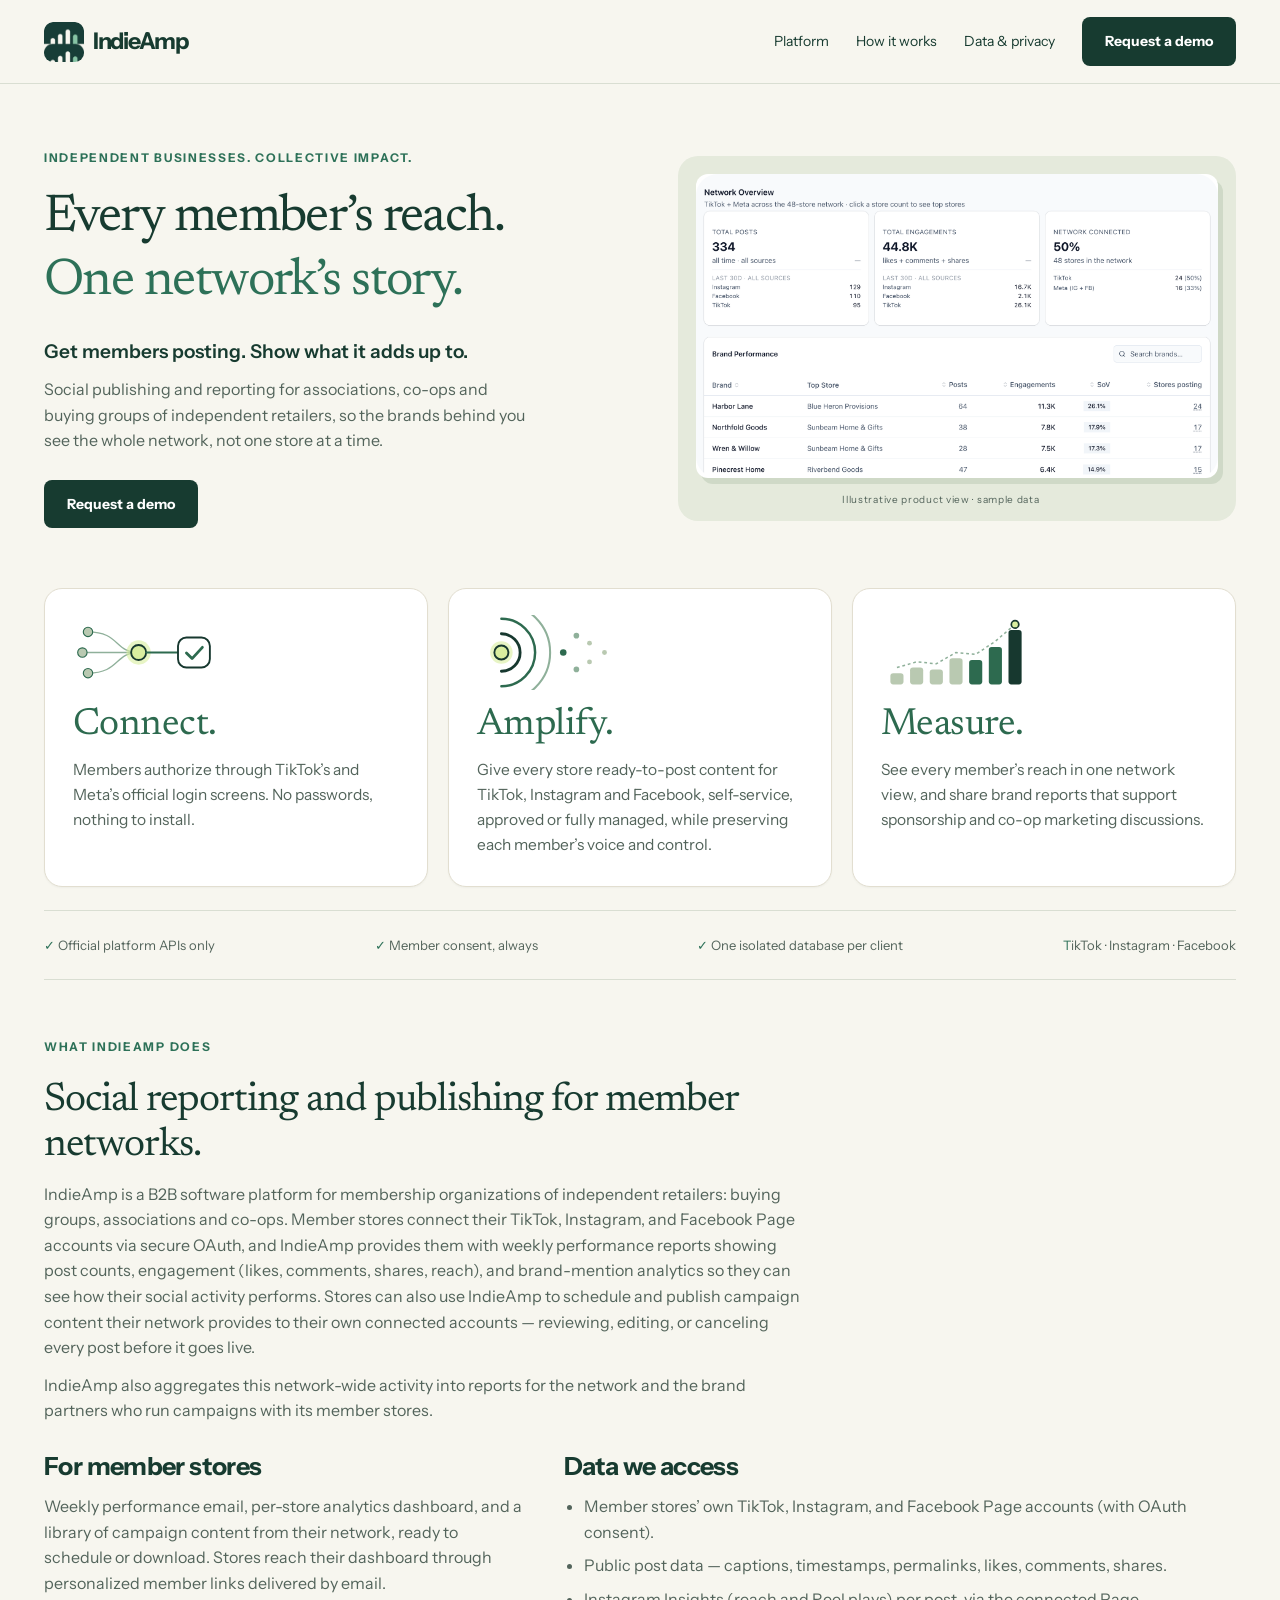
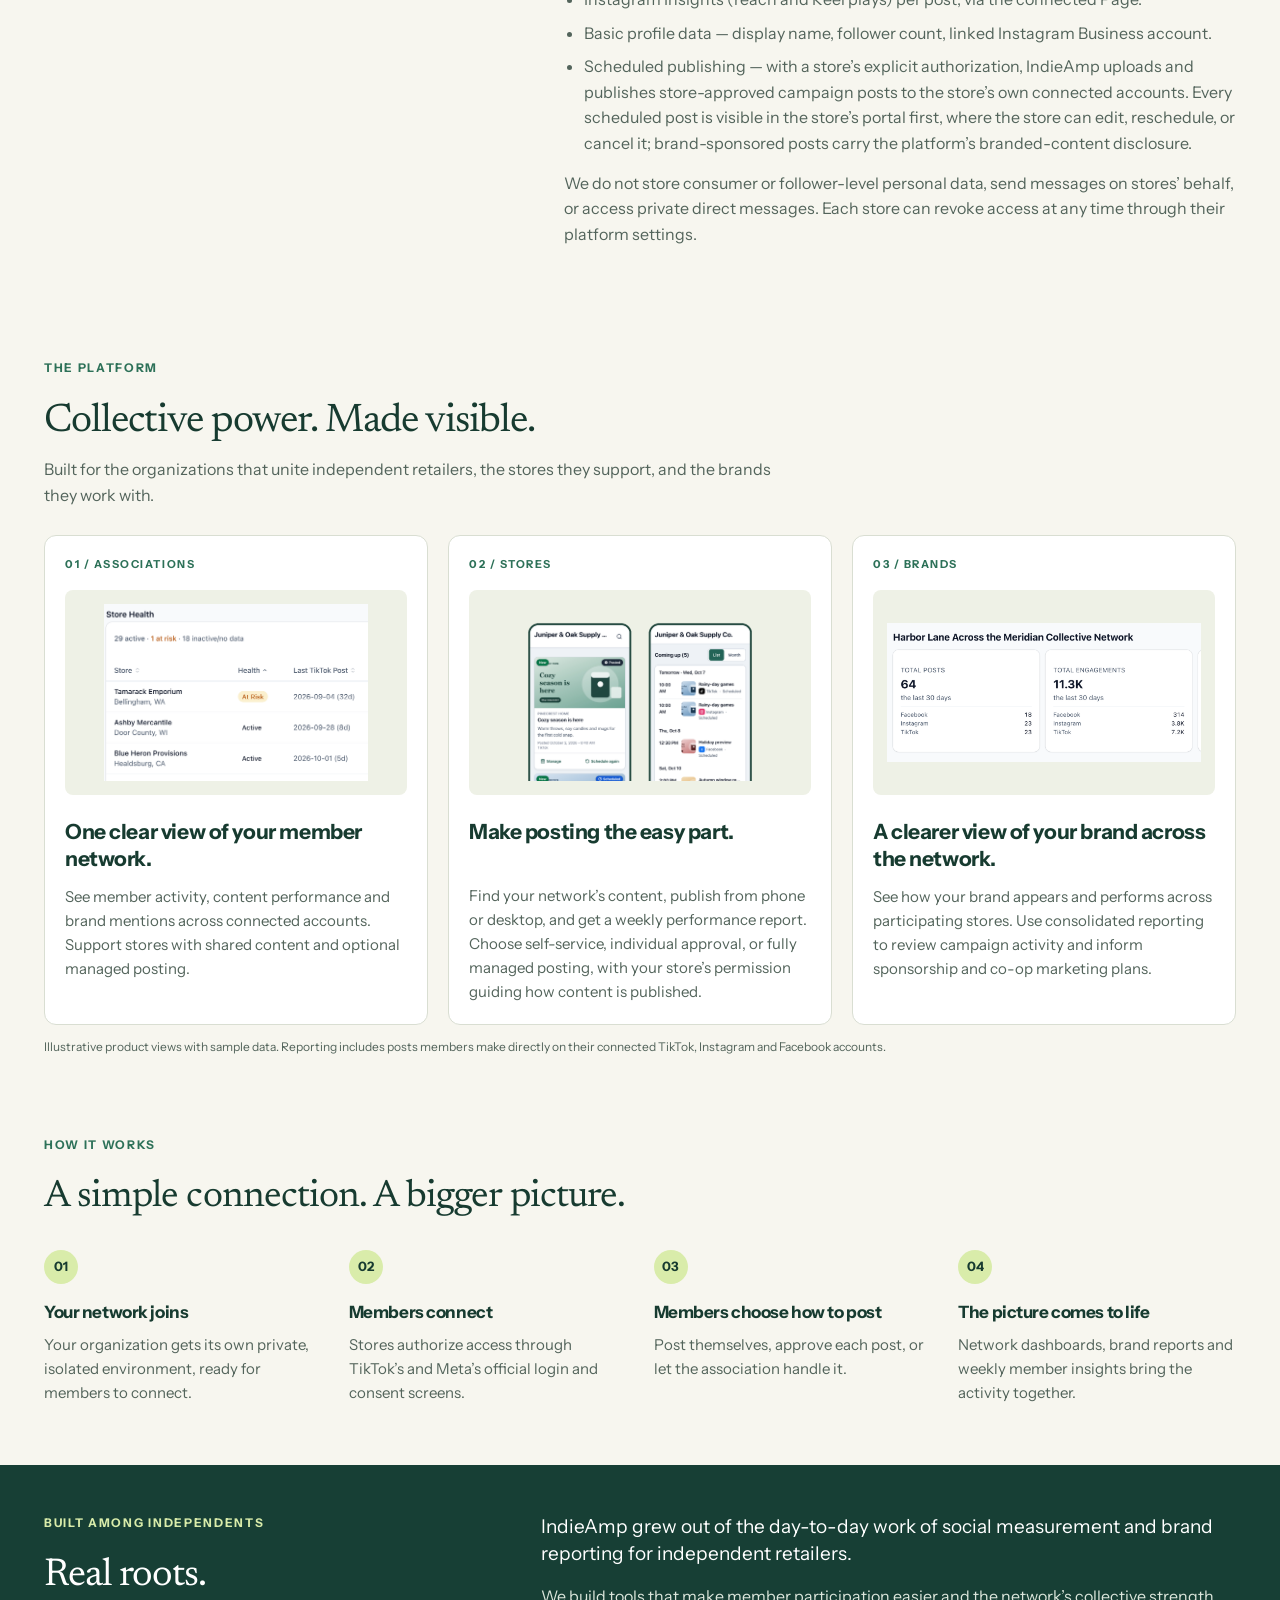
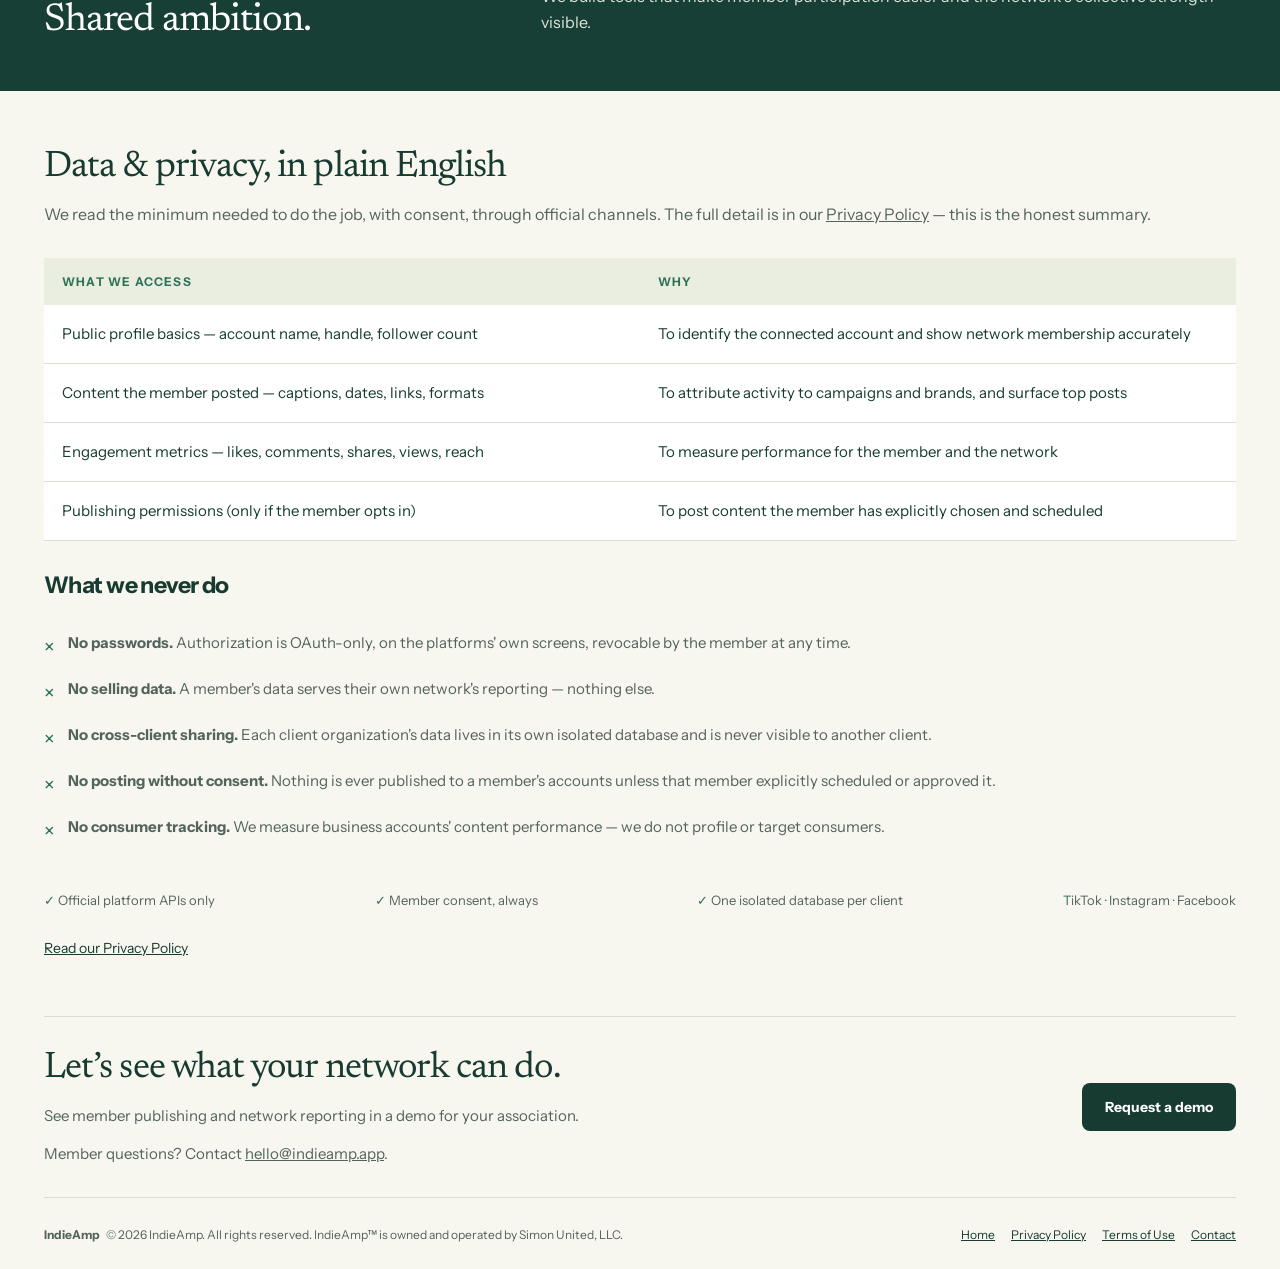
==== index.html @ bce436d1 "App icon on every page TikTok checks: the green tile itself (icon-192.png) in the home header, 40px " ====
<!doctype html><html lang="en"><head><meta charset="utf-8"><meta name="viewport" content="width=device-width,initial-scale=1"><title>IndieAmp — Every member’s reach. One network’s story.</title><meta name="description" content="Social publishing and reporting for associations, co-ops and buying groups of independent retailers. Connect members, amplify their reach on TikTok, Instagram and Facebook, and measure it in one network view."><meta property="og:type" content="website"><meta property="og:title" content="IndieAmp — Every member’s reach. One network’s story."><meta property="og:description" content="Social publishing and reporting for associations, co-ops and buying groups of independent retailers. Connect members, amplify their reach on TikTok, Instagram and Facebook, and measure it in one network view."><meta name="theme-color" content="#173b30"><link rel="icon" href="/favicon.ico?v=2" sizes="any"><link rel="icon" href="/favicon.svg?v=2" type="image/svg+xml"><link rel="icon" href="/icon-192.png?v=2" type="image/png" sizes="192x192"><link rel="apple-touch-icon" href="/apple-touch-icon.png?v=2"><link rel="canonical" href="https://indieamp.app/"><style>@font-face{font-family:'Newsreader';font-style:normal;font-weight:400;font-display:swap;src:url(fonts/newsreader-latin-400-normal.woff2) format('woff2')}
@font-face{font-family:'Newsreader';font-style:normal;font-weight:500;font-display:swap;src:url(fonts/newsreader-latin-500-normal.woff2) format('woff2')}
@font-face{font-family:'Instrument Sans';font-style:normal;font-weight:400;font-display:swap;src:url(fonts/instrument-sans-latin-400-normal.woff2) format('woff2')}
@font-face{font-family:'Instrument Sans';font-style:normal;font-weight:500;font-display:swap;src:url(fonts/instrument-sans-latin-500-normal.woff2) format('woff2')}
@font-face{font-family:'Instrument Sans';font-style:normal;font-weight:600;font-display:swap;src:url(fonts/instrument-sans-latin-600-normal.woff2) format('woff2')}
@font-face{font-family:'Instrument Sans';font-style:normal;font-weight:700;font-display:swap;src:url(fonts/instrument-sans-latin-700-normal.woff2) format('woff2')}

:root{--ink:#173b30;--green:#2d7158;--cream:#f7f6ef;--muted:#53645b;--line:#d9ded2;--lime:#d9ecaa}*{box-sizing:border-box}html{scroll-behavior:smooth}body{margin:0;background:var(--cream);color:var(--ink);font-family:Arial,sans-serif;font-size:16px;line-height:1.6}a{color:inherit}button{font:inherit}h1,h2,h3,p{margin:0}h1,h2,.serif{font-family:Georgia,serif;font-weight:400;letter-spacing:-.045em}h1{font-size:64px;line-height:1.08}h2{font-size:46px;line-height:1.14}h3{font-size:25px;line-height:1.25;letter-spacing:-.025em}p{color:var(--muted)}.wrap{max-width:1200px;padding:0 40px;margin:auto}.eyebrow{font-size:12px;font-weight:700;letter-spacing:.14em;text-transform:uppercase;color:var(--green);margin-bottom:22px}.button{display:inline-flex;padding:13px 23px;border-radius:8px;background:var(--ink);color:white;text-decoration:none;font-size:14px;font-weight:700;align-items:center;justify-content:center}.button:hover{background:var(--green)}a:focus-visible,button:focus-visible{outline:3px solid #739f2f;outline-offset:5px}.logo{display:flex;gap:9px;align-items:center;font-weight:700;font-size:23px;text-decoration:none;letter-spacing:-.055em}.appicon{display:block;width:40px;height:40px;border-radius:9px;flex:none}.mark{display:flex;align-items:center;gap:2.3px;height:25px}.mark i{width:4px;background:currentColor;border-radius:2px}.mark i:nth-child(1){height:8px}.mark i:nth-child(2){height:16px}.mark i:nth-child(3){height:25px}.mark i:nth-child(4){height:15px;background:#5E9A7C}header .wrap{display:flex;align-items:center;justify-content:space-between;height:94px;border-bottom:1px solid var(--line)}nav{display:flex;gap:27px;align-items:center}nav a:not(.button){font-size:14px;text-decoration:none}.hero{display:grid;grid-template-columns:1fr 1.03fr;gap:50px;align-items:center;padding-top:66px;padding-bottom:65px}.hero h1 em{display:block;font-style:normal;color:var(--green)}.lead{font-size:20px;font-weight:600;line-height:1.45;color:var(--ink);margin:25px 0 12px}.hero p:not(.lead){max-width:490px}.hero .button{margin-top:26px}.hero-visual{position:relative}.hero-visual img{width:100%;display:block;border-radius:22px}.caption{font-size:12px;text-align:center;letter-spacing:.07em;color:var(--muted);margin-top:12px}.pillars{background:var(--ink);color:#fff;border-radius:18px;display:grid;grid-template-columns:repeat(3,1fr);padding:34px 15px}.pillar{padding:0 28px}.pillar+.pillar{border-left:1px solid #496359}.pillar .number{color:var(--lime);font-size:13px;font-weight:700;letter-spacing:.1em}.pillar h2{font-size:35px;letter-spacing:-.025em;margin:7px 0 13px}.pillar p{color:#e0e7df;font-size:15px;line-height:1.6}.trust{display:flex;justify-content:space-between;flex-wrap:wrap;gap:15px;padding:25px 0;font-size:13px;border-bottom:1px solid var(--line);color:var(--muted)}.trust span::first-letter{color:var(--green)}.section{padding-top:84px;padding-bottom:70px}.intro{max-width:640px;margin-bottom:32px}.intro p{margin-top:17px;font-size:18px}.tabs{display:flex;border-bottom:1px solid var(--line);gap:30px}.tab{border:0;background:none;padding:15px 4px;color:var(--muted);cursor:pointer;font-size:16px}.tab[aria-selected=true]{border-bottom:3px solid var(--green);color:var(--ink);font-weight:700}.audience{display:grid;grid-template-columns:.9fr 1.1fr;gap:60px;align-items:center;padding:35px 0 18px;min-height:350px}.audience[hidden]{display:none}.audience h3{font-size:31px;max-width:420px;margin-bottom:18px}.audience p{max-width:450px}.product{background:#e8eddf;border:1px solid var(--line);border-radius:16px;min-height:275px;display:flex;align-items:center;justify-content:center;padding:25px}.product img{width:100%;max-height:290px;object-fit:contain;border-radius:10px}.disclosure{font-size:12px;line-height:1.6;margin-top:12px}.how{background:#edf0e5;border-top:1px solid var(--line);border-bottom:1px solid var(--line);padding:65px 0}.steps{display:grid;grid-template-columns:repeat(4,1fr);gap:27px;margin-top:35px}.step b{display:flex;width:37px;height:37px;border:1px solid #afbcaa;align-items:center;justify-content:center;border-radius:50%;font-size:13px;margin-bottom:18px}.step h3{font-size:18px;margin-bottom:10px}.step p{font-size:15px}.roots{display:grid;grid-template-columns:1fr 1.25fr;gap:65px;padding:75px 0;border-bottom:1px solid var(--line)}.roots h2{font-size:43px}.roots p+p{margin-top:16px}.roots .statement{font-size:22px;color:var(--ink);line-height:1.45}.privacy{padding:70px 0}.privacy h2{font-size:40px}.privacy>p{margin-top:13px}table{width:100%;border-collapse:collapse;margin:30px 0;font-size:15px}th{text-align:left;font-size:12px;letter-spacing:.1em;color:var(--green);padding:14px 18px;background:#e9eee0}td{padding:17px 18px;border-bottom:1px solid var(--line);vertical-align:top;width:50%}.privacy h3{font-size:23px;margin-bottom:20px}.privacy ul{padding:0;list-style:none}.privacy li{padding:11px 0 11px 24px;position:relative;color:var(--muted);font-size:15px}.privacy li::before{content:'×';position:absolute;left:0;color:var(--green);font-size:20px}.privacy .trust{border:0}.privacy-link{font-size:14px}.closing{background:var(--ink);color:white;padding:48px;border-radius:18px;display:flex;align-items:center;justify-content:space-between;gap:25px}.closing h2{font-size:39px;max-width:620px}.closing p{color:#e0e7df;margin-top:14px;font-size:15px}.closing .button{background:var(--lime);color:var(--ink);white-space:nowrap}.closing a:not(.button){color:#e0e7df}footer{padding:38px 0 25px}.foot{display:flex;justify-content:space-between;gap:20px;align-items:center}.foot p,.foot a{font-size:12px}.foot p{max-width:800px;text-wrap:balance}.footlinks{display:flex;gap:16px}.prototype{font-size:12px;color:var(--muted);margin-top:17px}.prototype a{font-size:12px}.desktop-note{font-size:12px;color:var(--muted)}
@media(min-width:1500px){.wrap{max-width:1330px}.hero h1{font-size:72px}}
@media(max-width:800px){.wrap{padding:0 24px}header .wrap{height:78px}nav{gap:12px}nav a:not(.button){display:none}.hero{grid-template-columns:1fr;gap:30px;padding-top:40px;padding-bottom:40px}h1{font-size:49px}.hero-visual{max-width:590px}.pillars{grid-template-columns:1fr;padding:13px 25px}.pillar{padding:21px 0}.pillar+.pillar{border-left:0;border-top:1px solid #496359}.trust{font-size:12px;justify-content:flex-start;gap:12px 22px}.section{padding-top:53px;padding-bottom:42px}h2{font-size:36px}.intro p{font-size:16px}.audience{grid-template-columns:1fr;gap:22px;min-height:0}.audience h3{font-size:28px}.tabs{gap:23px}.tab{font-size:15px}.product{min-height:230px;padding:18px}.steps{grid-template-columns:1fr 1fr;gap:30px 22px}.how{padding:45px 0}.roots{grid-template-columns:1fr;gap:25px;padding:50px 0}.roots h2{font-size:36px}.privacy{padding:50px 0}table{font-size:13px}td,th{padding:12px 10px}.closing{padding:29px;flex-direction:column;align-items:flex-start}.closing h2{font-size:33px}.foot{flex-wrap:wrap}.footlinks{flex-wrap:wrap}}

/* Refined original composition */
.wrap{max-width:1280px;padding-left:44px;padding-right:44px}header .wrap{height:84px}.hero{grid-template-columns:1.05fr 1fr;gap:48px;padding-top:64px;padding-bottom:60px}h1{font-size:52px;line-height:1.14}.hero h1 em{margin-top:5px}.lead{font-size:19px;margin-top:25px}.hero-visual{background:#e5eadc;border-radius:20px;padding:18px 18px 13px}.dashboard{display:flex;background:#fff;border-radius:12px;box-shadow:5px 6px 0 #cfd9c7;overflow:hidden;min-height:307px}.dash-side{width:100px;flex:none;background:#173f35;color:white;padding:19px 10px;font-size:11px}.dash-side strong{display:block;font-size:15px;margin-bottom:23px;padding-left:5px}.dash-side span{display:block;padding:7px 6px;margin-bottom:8px;border-radius:5px;color:#dce7de}.dash-side .active{background:#365b4e;color:#fff}.dash-main{min-width:0;flex:1;padding:20px 17px}.dash-title{display:flex;justify-content:space-between;align-items:center;gap:12px;font-size:14px}.dash-title span{font-size:10px;color:#65746c;white-space:nowrap}.metrics{display:grid;grid-template-columns:repeat(3,1fr);gap:8px;margin:19px 0}.metrics>div{background:#f7f7f1;padding:11px 8px;border-radius:5px}.metrics span{display:block;font-size:10px;color:#65746c;white-space:nowrap}.metrics b{display:block;font-size:23px;line-height:1.35;letter-spacing:-.035em}.metrics small{font-size:9px;color:#2d7158}.chart-title{font-size:11px;font-weight:bold;display:flex;justify-content:space-between;gap:10px}.chart-title span{font-size:8px;font-weight:normal;color:#65746c}.chart{width:100%;height:112px;margin-top:12px;display:block}.dash-message{margin-top:9px;background:#d9ecaa;border-radius:6px;padding:10px 5px;font-size:11px;font-weight:bold;text-align:center}.caption{font-size:10px;margin-top:14px}.pillars{background:transparent;color:var(--ink);padding:0;border-radius:0;gap:30px;margin:0 0 23px}.pillar{padding:10px 0 8px}.pillar+.pillar{border-left:0}.pillar .number{color:var(--green)}.pillar h2{font-size:32px;margin-top:7px}.pillar p{color:var(--muted);font-size:15px}.trust{padding:24px 0;border-top:1px solid var(--line)}.section{padding-top:57px;padding-bottom:54px}.intro{max-width:760px;margin-bottom:27px}.intro h2 br{display:none}.intro h2{font-size:40px}.intro p{font-size:16px;margin-top:12px}.audience-grid{display:grid;grid-template-columns:repeat(3,1fr);gap:20px}.audience{display:flex;flex-direction:column;align-items:stretch;gap:0;padding:20px;background:#fff;border:1px solid var(--line);border-radius:12px;min-height:0}.audience>div:first-child{display:contents}.audience .eyebrow{order:0;font-size:11px;margin-bottom:16px}.audience .product{order:1;padding:14px;min-height:185px;height:205px;margin-bottom:23px;border:0;border-radius:8px;background:#eef1e6}.audience .product img{width:100%;height:100%;max-height:190px;object-fit:contain}.audience h3{order:2;font-size:21px;line-height:1.3;margin-bottom:12px;min-height:54px;letter-spacing:-.02em}.audience p{order:3;font-size:15px;line-height:1.6}.how{background:transparent;border-top:0;border-bottom:0;padding:25px 0 60px}.how h2 br{display:none}.how h2{font-size:38px}.steps{margin-top:30px}.step b{background:#d9ecaa;border:0;width:34px;height:34px}.step h3{font-size:17px}.step p{font-size:15px}.roots-band{background:#173f35;color:#fff}.roots{padding:48px 0;border:0;gap:70px;grid-template-columns:.8fr 1.3fr}.roots .eyebrow{color:#d9ecaa}.roots h2{font-size:39px}.roots .statement{color:#fff;font-size:19px}.roots p{color:#dce6dc;font-size:16px}.privacy{padding:56px 0}.privacy h2{font-size:37px}.privacy .trust{border:0}.closing{padding:31px 0;background:none;border-radius:0;color:var(--ink);border-top:1px solid var(--line);border-bottom:1px solid var(--line)}.closing h2{font-size:37px}.closing p,.closing a:not(.button){color:var(--muted)}.closing .button{background:var(--ink);color:white}footer{padding-top:27px}.prototype{font-size:11px}
@media(min-width:1500px){.wrap{max-width:1360px}.hero h1{font-size:57px}}
@media(max-width:1050px) and (min-width:801px){.wrap{padding-left:30px;padding-right:30px}.hero{gap:28px}.hero h1{font-size:43px}.dash-side{width:82px}.dash-main{padding:15px 10px}.metrics b{font-size:20px}.metrics span{font-size:8px}.chart-title span{display:none}.audience{padding:17px}.audience h3{font-size:20px}}
@media(max-width:800px){.wrap{padding:0 24px}.hero{grid-template-columns:1fr;padding-top:40px;padding-bottom:34px;gap:28px}.hero h1{font-size:43px}.hero-visual{padding:13px 13px 10px}.dashboard{min-height:260px}.dash-side{width:78px;padding:15px 7px;font-size:9px}.dash-side strong{font-size:13px}.dash-main{padding:15px 10px}.dash-title{font-size:11px}.dash-title span{font-size:8px}.metrics{gap:5px;margin:14px 0}.metrics>div{padding:8px 5px}.metrics span{font-size:8px}.metrics b{font-size:19px}.chart-title{font-size:9px}.chart-title span{font-size:7px}.chart{height:94px}.dash-message{font-size:9px}.pillars{grid-template-columns:1fr;gap:0;margin-bottom:20px}.pillar{padding:21px 0}.pillar+.pillar{border-top:1px solid var(--line)}.pillar p{font-size:16px}.audience-grid{grid-template-columns:1fr;gap:20px}.audience{padding:22px}.audience .product{height:235px}.audience .product img{max-height:215px}.audience h3{font-size:24px;min-height:0}.audience p{font-size:16px}.section{padding-top:43px;padding-bottom:38px}.intro h2,.how h2{font-size:34px}.how{padding:20px 0 44px}.roots{grid-template-columns:1fr;gap:22px;padding:38px 0}.roots h2{font-size:35px}.privacy h2,.closing h2{font-size:33px}.closing{padding:30px 0}.closing .button{margin-top:3px}}

.privacy table tbody td{background:#ffffff}
body{font-family:'Instrument Sans',Arial,sans-serif}h1,h2,.serif{font-family:'Newsreader',Georgia,serif;letter-spacing:-.025em}h1{letter-spacing:-.03em}
.pillars{gap:20px}
.pillar{background:#fff;border:1px solid #E2DED0;border-radius:18px;padding:26px 28px 28px;box-shadow:0 1px 2px rgba(23,56,47,.04)}
.pillar+.pillar{border-left:1px solid #E2DED0;border-top:1px solid #E2DED0}
.pillar svg{display:block;margin-bottom:16px}
.pillar h2{font-size:38px;line-height:1.05;letter-spacing:-.015em;color:#2D6A4F;margin:0 0 12px}
.pillar p{font-size:15.5px;line-height:1.6}
@media(max-width:800px){.pillars{gap:14px}.pillar{padding:22px 22px 24px}.pillar h2{font-size:34px}}
.skip{position:absolute;left:-9999px;top:8px;background:#173b30;color:#fff;padding:10px 16px;border-radius:8px;z-index:10}.skip:focus{left:8px}
.dashboard{min-height:0}.dashboard img{display:block;width:100%;height:auto}
.what-grid{display:grid;grid-template-columns:1fr 1.4fr;gap:40px}.what-grid h3{margin-bottom:12px}.what-grid ul{margin:0 0 14px;padding-left:20px}.what-grid li{color:var(--muted);margin-bottom:8px}@media(max-width:760px){.what-grid{grid-template-columns:1fr;gap:24px}}</style></head><body><a class="skip" href="#top">Skip to content</a><header><div class="wrap"><a class="logo" href="#top"><img class="appicon" src="/icon-192.png?v=2" width="40" height="40" alt="IndieAmp app icon">IndieAmp</a><nav aria-label="Main navigation"><a href="#platform">Platform</a><a href="#how">How it works</a><a href="#privacy">Data &amp; privacy</a><a class="button" href="mailto:hello@indieamp.app?subject=IndieAmp%20demo">Request a demo</a></nav></div></header><main id="top"><div class="wrap"><section class="hero"><div><div class="eyebrow">Independent businesses. Collective impact.</div><h1>Every member’s reach.<em>One network’s story.</em></h1><p class="lead">Get members posting. Show what it adds up to.</p><p>Social publishing and reporting for associations, co-ops and buying groups of independent retailers, so the brands behind you see the whole network, not one store at a time.</p><a class="button" href="mailto:hello@indieamp.app?subject=IndieAmp%20demo">Request a demo</a></div><div class="hero-visual"><div class="dashboard"><img src="images/network-overview.png" width="1700" height="989" fetchpriority="high" decoding="async" alt="IndieAmp network overview: total posts, engagements, connected stores and brand performance (sample data)"></div><p class="caption">Illustrative product view · sample data</p></div></section><section class="pillars" aria-label="Platform benefits"><article class="pillar"><svg viewBox="0 0 160 80" width="150" height="75" role="img" aria-hidden="true" style="display:block;margin-bottom:16px"><path d="M16,18 C50,18 44,40 70,40" fill="none" stroke="#8FB09A" stroke-width="1.4"/><path d="M10,40 C44,40 44,40 70,40" fill="none" stroke="#8FB09A" stroke-width="1.4"/><path d="M16,62 C50,62 44,40 70,40" fill="none" stroke="#8FB09A" stroke-width="1.4"/><circle cx="16" cy="18" r="5" fill="#B9C9B1" stroke="#2D6A4F" stroke-width="1.2"/><circle cx="10" cy="40" r="5" fill="#B9C9B1" stroke="#2D6A4F" stroke-width="1.2"/><circle cx="16" cy="62" r="5" fill="#B9C9B1" stroke="#2D6A4F" stroke-width="1.2"/><circle cx="70" cy="40" r="13" fill="#D9EE9F" opacity=".6"/><circle cx="70" cy="40" r="8" fill="#D9EE9F" stroke="#17382F" stroke-width="2"/><path d="M78,40 L112,40" stroke="#2D6A4F" stroke-width="2" stroke-linecap="round"/><rect x="112" y="24" width="34" height="32" rx="9" fill="#fff" stroke="#17382F" stroke-width="2"/><path d="M121,40.5 l6,6 l11,-12" fill="none" stroke="#2D6A4F" stroke-width="3" stroke-linecap="round" stroke-linejoin="round"/></svg><h2>Connect.</h2><p>Members authorize through TikTok’s and Meta’s official login screens. No passwords, nothing to install.</p></article><article class="pillar"><svg viewBox="0 0 160 80" width="150" height="75" role="img" aria-hidden="true" style="display:block;margin-bottom:16px"><circle cx="26" cy="40" r="12" fill="#D9EE9F" opacity=".6"/><circle cx="26" cy="40" r="7.5" fill="#D9EE9F" stroke="#17382F" stroke-width="2"/><path d="M26,20 A20,20 0 0 1 26,60" fill="none" stroke="#17382F" stroke-width="3" stroke-linecap="round"/><path d="M26,4 A36,36 0 0 1 26,76" fill="none" stroke="#2D6A4F" stroke-width="2.6" stroke-linecap="round"/><path d="M26,-12 A52,52 0 0 1 26,92" fill="none" stroke="#8FB09A" stroke-width="2.2" stroke-linecap="round"/><circle cx="92" cy="40" r="3.5" fill="#2D6A4F"/><circle cx="106" cy="22" r="3" fill="#8FB09A"/><circle cx="106" cy="58" r="3" fill="#8FB09A"/><circle cx="120" cy="30" r="2.6" fill="#B9C9B1"/><circle cx="120" cy="50" r="2.6" fill="#B9C9B1"/><circle cx="136" cy="40" r="2.6" fill="#B9C9B1"/></svg><h2>Amplify.</h2><p>Give every store ready-to-post content for TikTok, Instagram and Facebook, self-service, approved or fully managed, while preserving each member’s voice and control.</p></article><article class="pillar"><svg viewBox="0 0 160 80" width="150" height="75" role="img" aria-hidden="true" style="display:block;margin-bottom:16px"><rect x="10" y="62" width="14" height="12" rx="3" fill="#B9C9B1"/><rect x="31" y="56" width="14" height="18" rx="3" fill="#B9C9B1"/><rect x="52" y="58" width="14" height="16" rx="3" fill="#B9C9B1"/><rect x="73" y="46" width="14" height="28" rx="3" fill="#B9C9B1"/><rect x="94" y="48" width="14" height="26" rx="3" fill="#2D6A4F"/><rect x="115" y="34" width="14" height="40" rx="3" fill="#2D6A4F"/><rect x="136" y="16" width="14" height="58" rx="3" fill="#17382F"/><path d="M17,56 L38,50 L59,52 L80,40 L101,42 L122,28 L143,10" fill="none" stroke="#8FB09A" stroke-width="1.6" stroke-dasharray="3 3"/><circle cx="143" cy="10" r="4" fill="#D9EE9F" stroke="#17382F" stroke-width="1.8"/></svg><h2>Measure.</h2><p>See every member’s reach in one network view, and share brand reports that support sponsorship and co-op marketing discussions.</p></article></section><div class="trust"><span>✓ Official platform APIs only</span><span>✓ Member consent, always</span><span>✓ One isolated database per client</span><span>TikTok · Instagram · Facebook</span></div><section id="what" class="section what"><div class="intro"><div class="eyebrow">What IndieAmp does</div><h2>Social reporting and publishing for member networks.</h2><p>IndieAmp is a B2B software platform for membership organizations of independent retailers: buying groups, associations and co-ops. Member stores connect their TikTok, Instagram, and Facebook Page accounts via secure OAuth, and IndieAmp provides them with weekly performance reports showing post counts, engagement (likes, comments, shares, reach), and brand-mention analytics so they can see how their social activity performs. Stores can also use IndieAmp to schedule and publish campaign content their network provides to their own connected accounts — reviewing, editing, or canceling every post before it goes live.</p><p>IndieAmp also aggregates this network-wide activity into reports for the network and the brand partners who run campaigns with its member stores.</p></div><div class="what-grid"><div><h3>For member stores</h3><p>Weekly performance email, per-store analytics dashboard, and a library of campaign content from their network, ready to schedule or download. Stores reach their dashboard through personalized member links delivered by email.</p></div><div><h3>Data we access</h3><ul><li>Member stores’ own TikTok, Instagram, and Facebook Page accounts (with OAuth consent).</li><li>Public post data — captions, timestamps, permalinks, likes, comments, shares.</li><li>Instagram Insights (reach and Reel plays) per post, via the connected Page.</li><li>Basic profile data — display name, follower count, linked Instagram Business account.</li><li>Scheduled publishing — with a store’s explicit authorization, IndieAmp uploads and publishes store-approved campaign posts to the store’s own connected accounts. Every scheduled post is visible in the store’s portal first, where the store can edit, reschedule, or cancel it; brand-sponsored posts carry the platform’s branded-content disclosure.</li></ul><p>We do not store consumer or follower-level personal data, send messages on stores’ behalf, or access private direct messages. Each store can revoke access at any time through their platform settings.</p></div></div></section><section id="platform" class="section"><div class="intro"><div class="eyebrow">The platform</div><h2>Collective power. <br>Made visible.</h2><p>Built for the organizations that unite independent retailers, the stores they support, and the brands they work with.</p></div><div class="audience-grid"><article class="audience"><div><div class="eyebrow">01 / Associations</div><h3>One clear view of your member network.</h3><p>See member activity, content performance and brand mentions across connected accounts. Support stores with shared content and optional managed posting.</p></div><div class="product"><img src="images/network-store-health.png" width="1100" height="738" loading="lazy" decoding="async" alt="Illustrative product view for associations"></div></article><article class="audience"><div><div class="eyebrow">02 / Stores</div><h3>Make posting the easy part.</h3><p>Find your network’s content, publish from phone or desktop, and get a weekly performance report. Choose self-service, individual approval, or fully managed posting, with your store’s permission guiding how content is published.</p></div><div class="product"><img src="images/stores-phones.png" width="1100" height="733" loading="lazy" decoding="async" alt="Illustrative product view for stores"></div></article><article class="audience"><div><div class="eyebrow">03 / Brands</div><h3>A clearer view of your brand across the network.</h3><p>See how your brand appears and performs across participating stores. Use consolidated reporting to review campaign activity and inform sponsorship and co-op marketing plans.</p></div><div class="product"><img src="images/brand-report.png" width="1100" height="490" loading="lazy" decoding="async" alt="Illustrative product view for brands"></div></article></div><p class="disclosure">Illustrative product views with sample data. Reporting includes posts members make directly on their connected TikTok, Instagram and Facebook accounts.</p></section></div><section class="how" id="how"><div class="wrap"><div class="eyebrow">How it works</div><h2>A simple connection. <br>A bigger picture.</h2><div class="steps"><article class="step"><b>01</b><h3>Your network joins</h3><p>Your organization gets its own private, isolated environment, ready for members to connect.</p></article><article class="step"><b>02</b><h3>Members connect</h3><p>Stores authorize access through TikTok’s and Meta’s official login and consent screens.</p></article><article class="step"><b>03</b><h3>Members choose how to post</h3><p>Post themselves, approve each post, or let the association handle it.</p></article><article class="step"><b>04</b><h3>The picture comes to life</h3><p>Network dashboards, brand reports and weekly member insights bring the activity together.</p></article></div></div></section><section class="roots-band"><div class="wrap"><div class="roots"><div><div class="eyebrow">Built among independents</div><h2>Real roots. <br>Shared ambition.</h2></div><div><p class="statement">IndieAmp grew out of the day-to-day work of social measurement and brand reporting for independent retailers.</p><p>We build tools that make member participation easier and the network’s collective strength visible.</p></div></div></div></section><div class="wrap"><section class="privacy" id="privacy"><h2>Data &amp; privacy, in plain English</h2><p>We read the minimum needed to do the job, with consent, through official channels. The full detail is in our <a href="privacy.html">Privacy Policy</a> — this is the honest summary.</p><table><thead><tr><th>WHAT WE ACCESS</th><th>WHY</th></tr></thead><tbody><tr><td>Public profile basics — account name, handle, follower count</td><td>To identify the connected account and show network membership accurately</td></tr><tr><td>Content the member posted — captions, dates, links, formats</td><td>To attribute activity to campaigns and brands, and surface top posts</td></tr><tr><td>Engagement metrics — likes, comments, shares, views, reach</td><td>To measure performance for the member and the network</td></tr><tr><td>Publishing permissions (only if the member opts in)</td><td>To post content the member has explicitly chosen and scheduled</td></tr></tbody></table><h3>What we never do</h3><ul><li><strong>No passwords.</strong> Authorization is OAuth-only, on the platforms&#39; own screens, revocable by the member at any time.</li>
<li><strong>No selling data.</strong> A member&#39;s data serves their own network&#39;s reporting — nothing else.</li>
<li><strong>No cross-client sharing.</strong> Each client organization&#39;s data lives in its own isolated database and is never visible to another client.</li>
<li><strong>No posting without consent.</strong> Nothing is ever published to a member&#39;s accounts unless that member explicitly scheduled or approved it.</li>
<li><strong>No consumer tracking.</strong> We measure business accounts&#39; content performance — we do not profile or target consumers.</li></ul><div class="trust"><span>✓ Official platform APIs only</span><span>✓ Member consent, always</span><span>✓ One isolated database per client</span><span>TikTok · Instagram · Facebook</span></div><a class="privacy-link" href="privacy.html">Read our Privacy Policy</a></section><section class="closing" id="contact"><div><h2>Let’s see what your network can do.</h2><p>See member publishing and network reporting in a demo for your association.</p><p>Member questions? Contact <a href="mailto:hello@indieamp.app">hello@indieamp.app</a>.</p></div><a class="button" href="mailto:hello@indieamp.app?subject=IndieAmp%20demo">Request a demo</a></section></div></main><footer><div class="wrap"><div class="foot"><p><strong>IndieAmp</strong> &nbsp; © 2026 IndieAmp. All rights reserved. IndieAmp™ is owned and operated by Simon United, LLC.</p><div class="footlinks"><a href="index.html">Home</a><a href="privacy.html">Privacy Policy</a><a href="terms.html">Terms of Use</a><a href="mailto:hello@indieamp.app">Contact</a></div></div></div></footer></body></html>
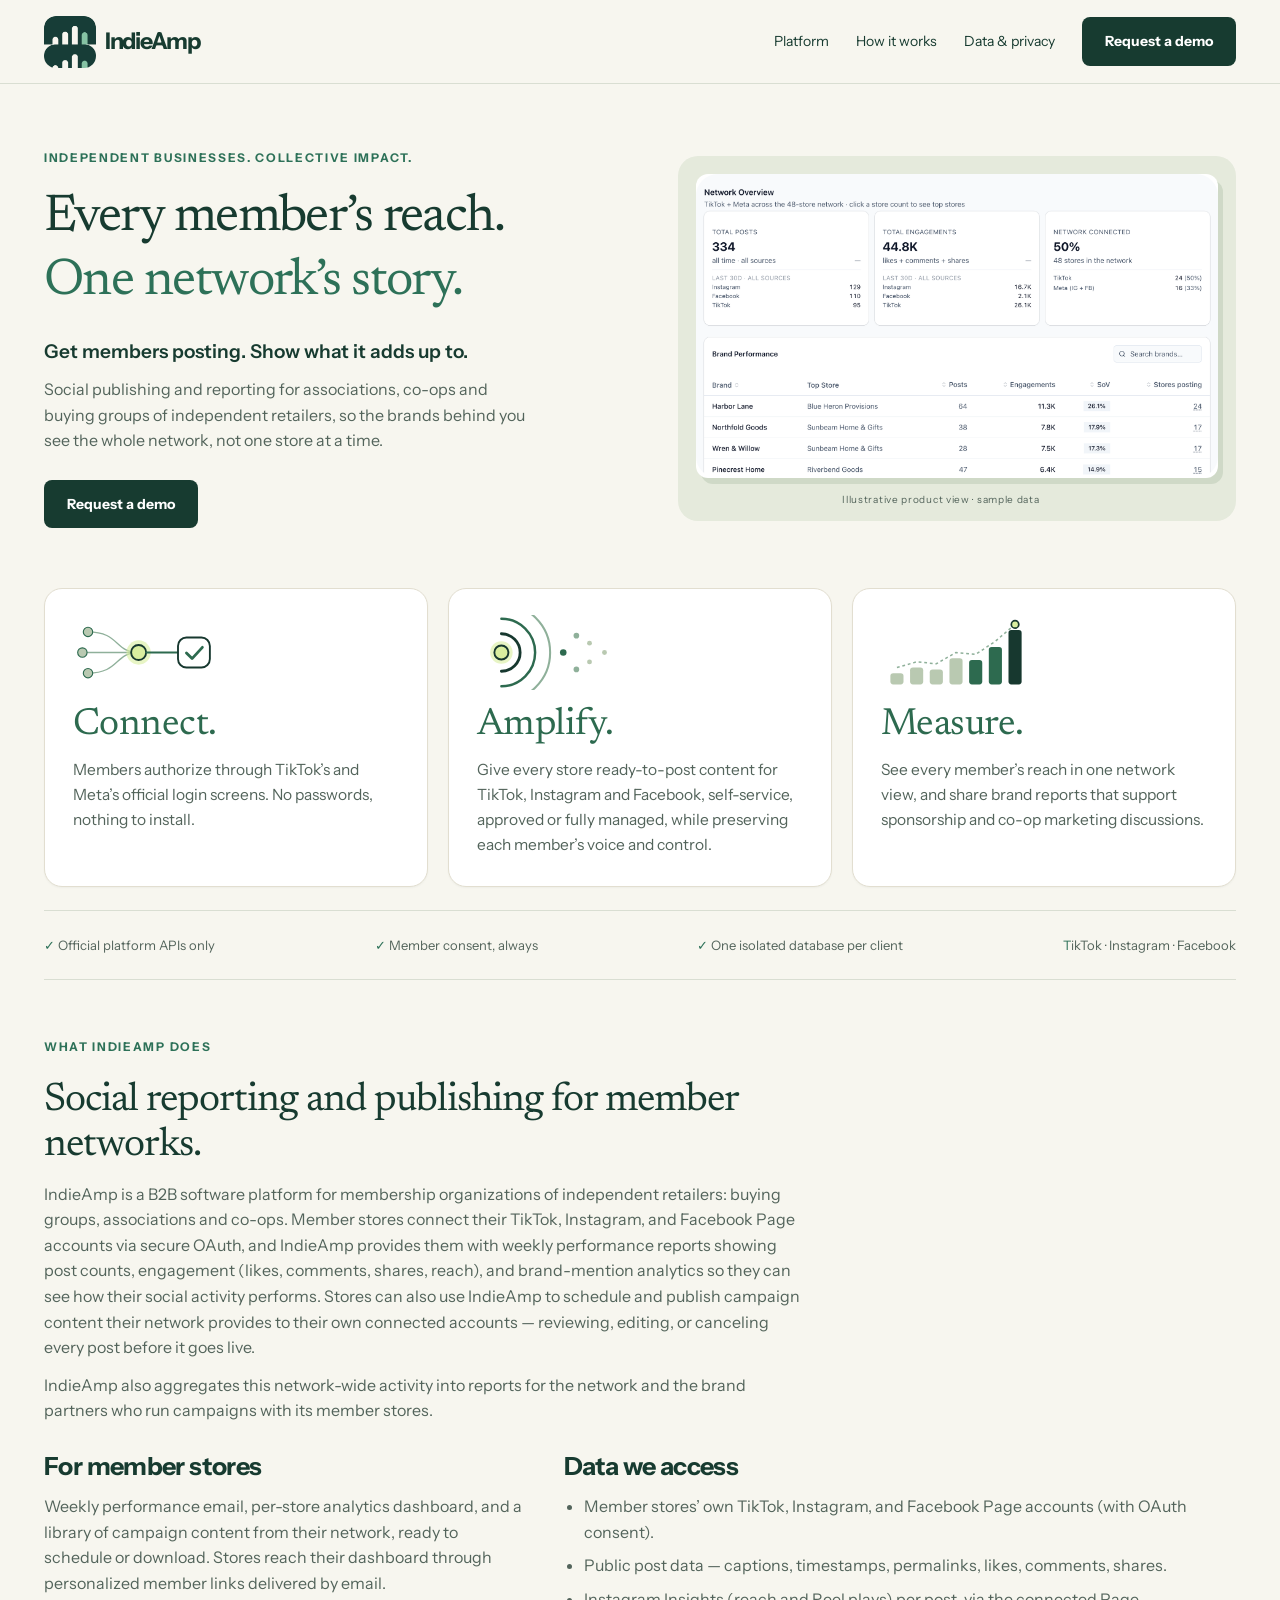
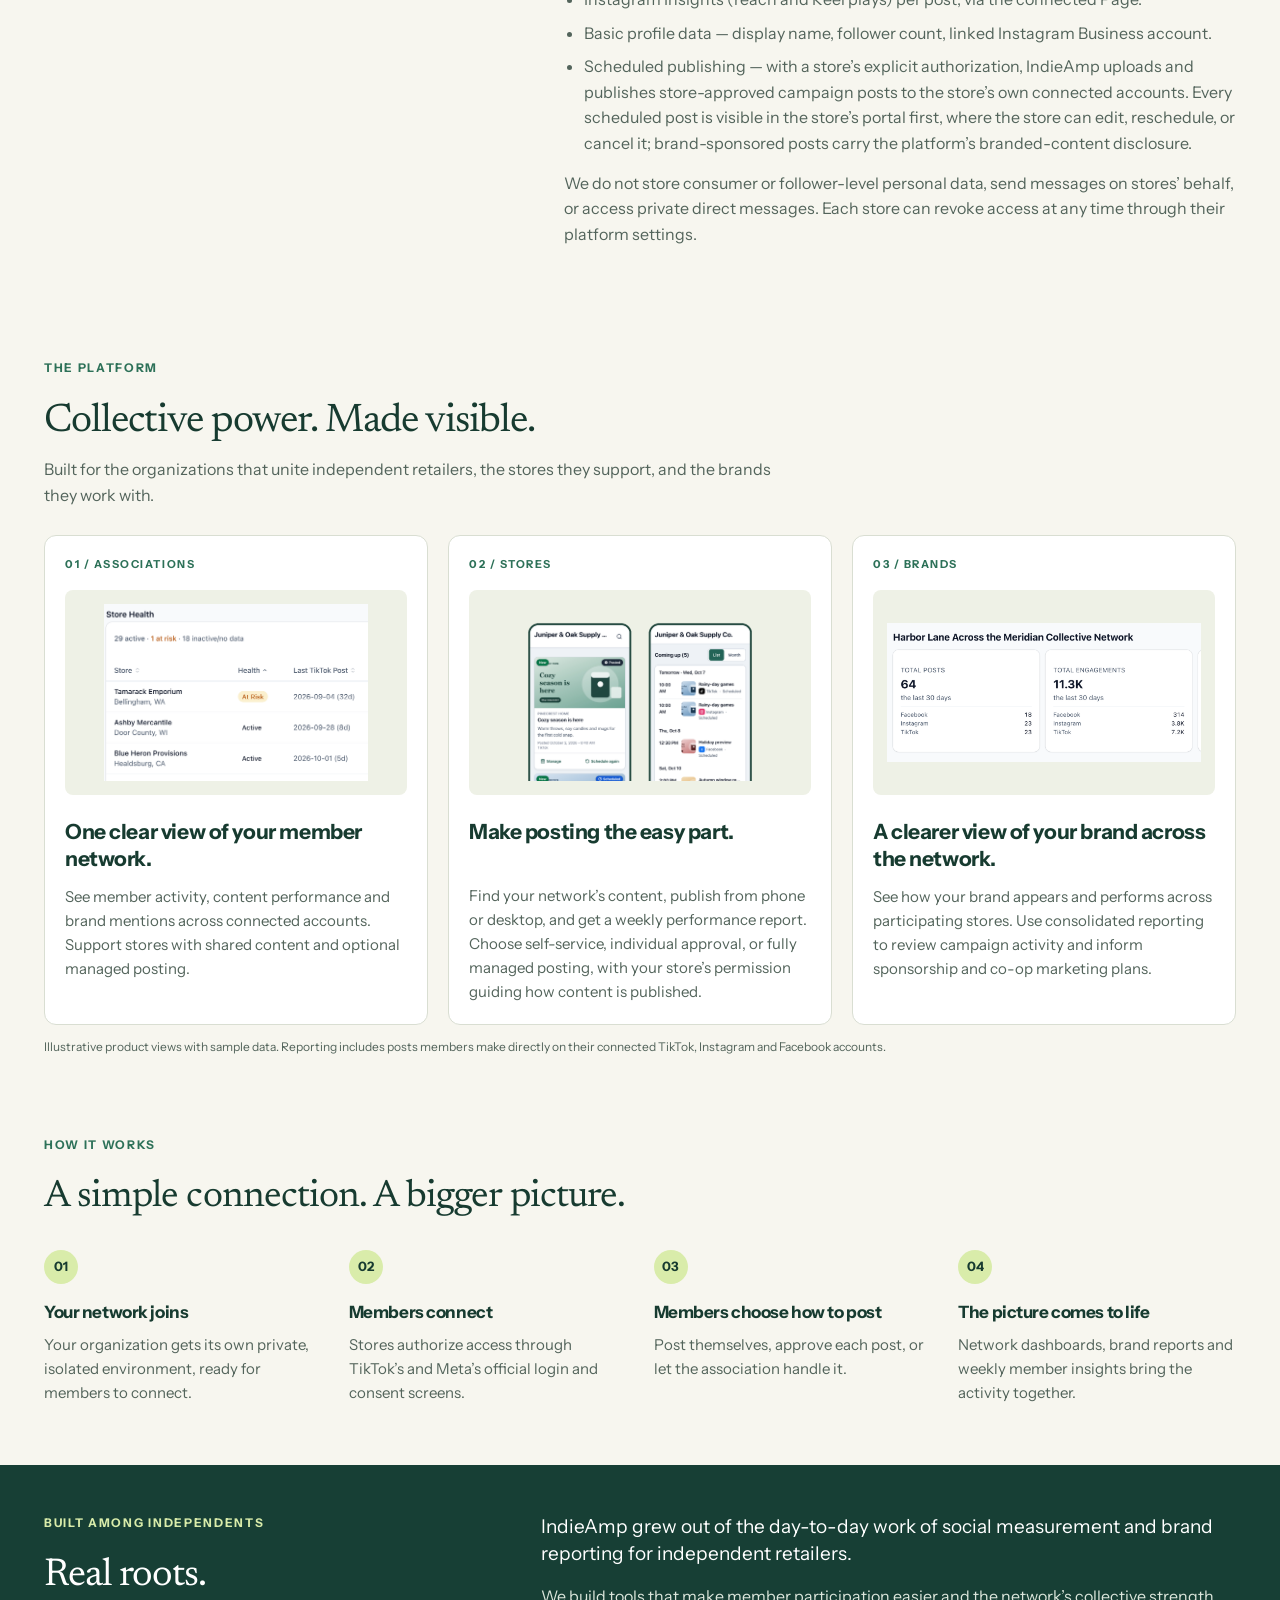
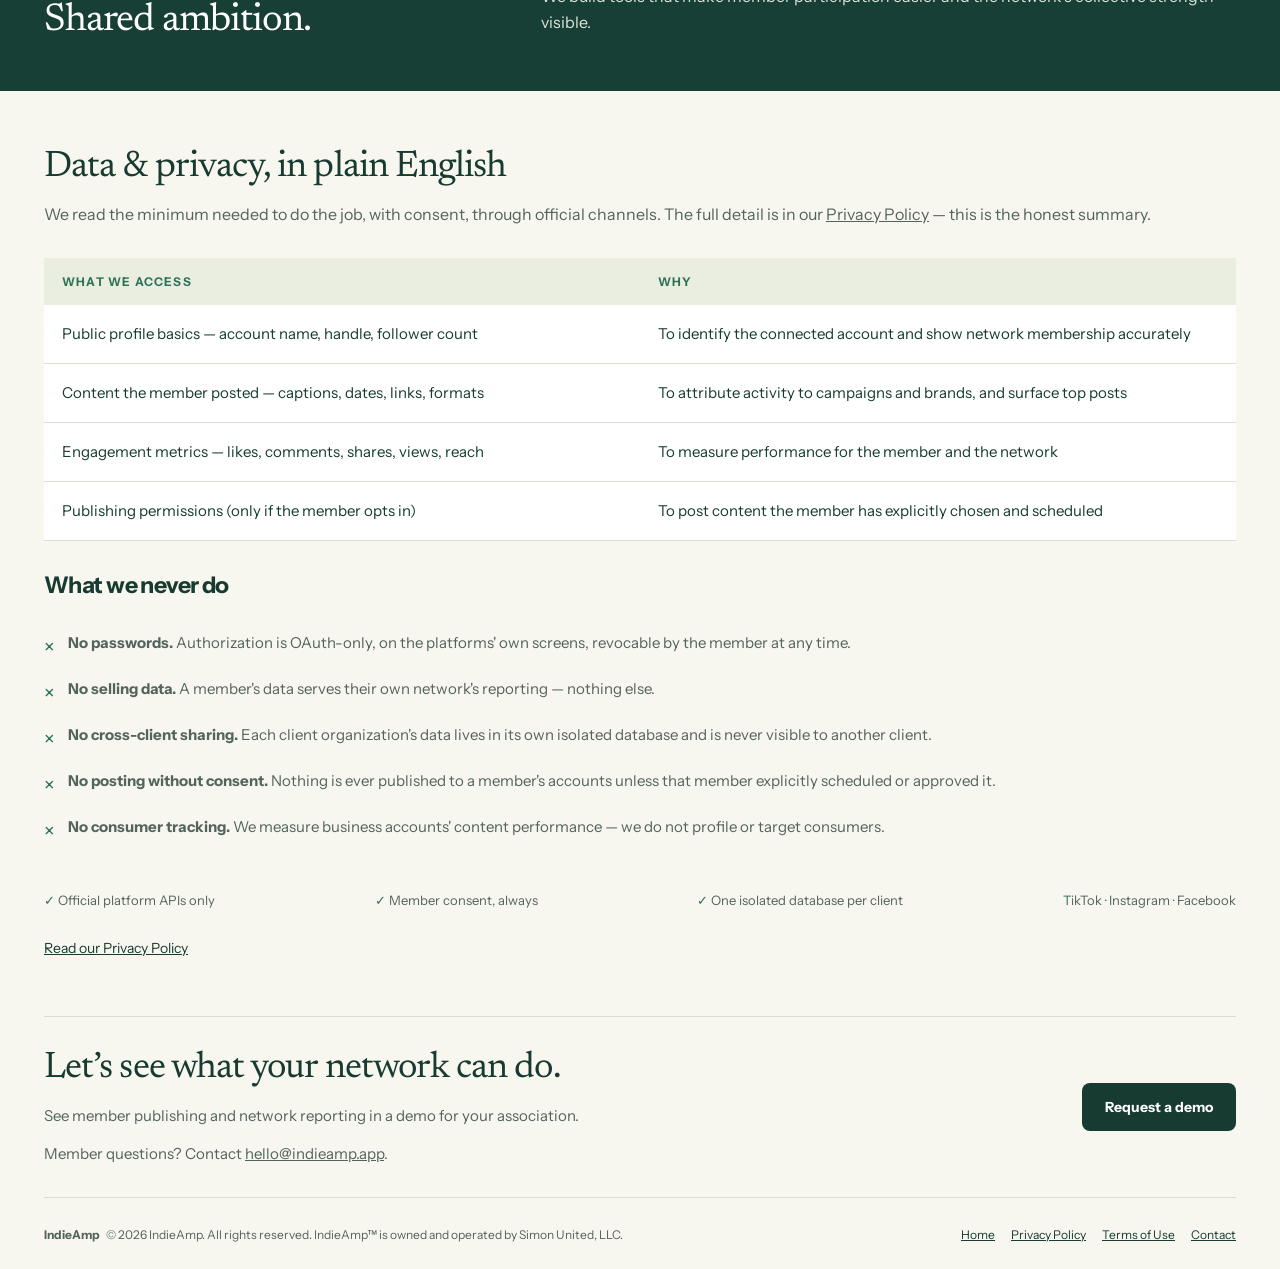
==== commit 4ebb18dd: "App icon larger, the way Brixy's pages that passed show their logo: 52px in the home header, 56px in" ====
--- a/index.html
+++ b/index.html
@@ -5,7 +5,7 @@
 @font-face{font-family:'Instrument Sans';font-style:normal;font-weight:600;font-display:swap;src:url(fonts/instrument-sans-latin-600-normal.woff2) format('woff2')}
 @font-face{font-family:'Instrument Sans';font-style:normal;font-weight:700;font-display:swap;src:url(fonts/instrument-sans-latin-700-normal.woff2) format('woff2')}
 
-:root{--ink:#173b30;--green:#2d7158;--cream:#f7f6ef;--muted:#53645b;--line:#d9ded2;--lime:#d9ecaa}*{box-sizing:border-box}html{scroll-behavior:smooth}body{margin:0;background:var(--cream);color:var(--ink);font-family:Arial,sans-serif;font-size:16px;line-height:1.6}a{color:inherit}button{font:inherit}h1,h2,h3,p{margin:0}h1,h2,.serif{font-family:Georgia,serif;font-weight:400;letter-spacing:-.045em}h1{font-size:64px;line-height:1.08}h2{font-size:46px;line-height:1.14}h3{font-size:25px;line-height:1.25;letter-spacing:-.025em}p{color:var(--muted)}.wrap{max-width:1200px;padding:0 40px;margin:auto}.eyebrow{font-size:12px;font-weight:700;letter-spacing:.14em;text-transform:uppercase;color:var(--green);margin-bottom:22px}.button{display:inline-flex;padding:13px 23px;border-radius:8px;background:var(--ink);color:white;text-decoration:none;font-size:14px;font-weight:700;align-items:center;justify-content:center}.button:hover{background:var(--green)}a:focus-visible,button:focus-visible{outline:3px solid #739f2f;outline-offset:5px}.logo{display:flex;gap:9px;align-items:center;font-weight:700;font-size:23px;text-decoration:none;letter-spacing:-.055em}.appicon{display:block;width:40px;height:40px;border-radius:9px;flex:none}.mark{display:flex;align-items:center;gap:2.3px;height:25px}.mark i{width:4px;background:currentColor;border-radius:2px}.mark i:nth-child(1){height:8px}.mark i:nth-child(2){height:16px}.mark i:nth-child(3){height:25px}.mark i:nth-child(4){height:15px;background:#5E9A7C}header .wrap{display:flex;align-items:center;justify-content:space-between;height:94px;border-bottom:1px solid var(--line)}nav{display:flex;gap:27px;align-items:center}nav a:not(.button){font-size:14px;text-decoration:none}.hero{display:grid;grid-template-columns:1fr 1.03fr;gap:50px;align-items:center;padding-top:66px;padding-bottom:65px}.hero h1 em{display:block;font-style:normal;color:var(--green)}.lead{font-size:20px;font-weight:600;line-height:1.45;color:var(--ink);margin:25px 0 12px}.hero p:not(.lead){max-width:490px}.hero .button{margin-top:26px}.hero-visual{position:relative}.hero-visual img{width:100%;display:block;border-radius:22px}.caption{font-size:12px;text-align:center;letter-spacing:.07em;color:var(--muted);margin-top:12px}.pillars{background:var(--ink);color:#fff;border-radius:18px;display:grid;grid-template-columns:repeat(3,1fr);padding:34px 15px}.pillar{padding:0 28px}.pillar+.pillar{border-left:1px solid #496359}.pillar .number{color:var(--lime);font-size:13px;font-weight:700;letter-spacing:.1em}.pillar h2{font-size:35px;letter-spacing:-.025em;margin:7px 0 13px}.pillar p{color:#e0e7df;font-size:15px;line-height:1.6}.trust{display:flex;justify-content:space-between;flex-wrap:wrap;gap:15px;padding:25px 0;font-size:13px;border-bottom:1px solid var(--line);color:var(--muted)}.trust span::first-letter{color:var(--green)}.section{padding-top:84px;padding-bottom:70px}.intro{max-width:640px;margin-bottom:32px}.intro p{margin-top:17px;font-size:18px}.tabs{display:flex;border-bottom:1px solid var(--line);gap:30px}.tab{border:0;background:none;padding:15px 4px;color:var(--muted);cursor:pointer;font-size:16px}.tab[aria-selected=true]{border-bottom:3px solid var(--green);color:var(--ink);font-weight:700}.audience{display:grid;grid-template-columns:.9fr 1.1fr;gap:60px;align-items:center;padding:35px 0 18px;min-height:350px}.audience[hidden]{display:none}.audience h3{font-size:31px;max-width:420px;margin-bottom:18px}.audience p{max-width:450px}.product{background:#e8eddf;border:1px solid var(--line);border-radius:16px;min-height:275px;display:flex;align-items:center;justify-content:center;padding:25px}.product img{width:100%;max-height:290px;object-fit:contain;border-radius:10px}.disclosure{font-size:12px;line-height:1.6;margin-top:12px}.how{background:#edf0e5;border-top:1px solid var(--line);border-bottom:1px solid var(--line);padding:65px 0}.steps{display:grid;grid-template-columns:repeat(4,1fr);gap:27px;margin-top:35px}.step b{display:flex;width:37px;height:37px;border:1px solid #afbcaa;align-items:center;justify-content:center;border-radius:50%;font-size:13px;margin-bottom:18px}.step h3{font-size:18px;margin-bottom:10px}.step p{font-size:15px}.roots{display:grid;grid-template-columns:1fr 1.25fr;gap:65px;padding:75px 0;border-bottom:1px solid var(--line)}.roots h2{font-size:43px}.roots p+p{margin-top:16px}.roots .statement{font-size:22px;color:var(--ink);line-height:1.45}.privacy{padding:70px 0}.privacy h2{font-size:40px}.privacy>p{margin-top:13px}table{width:100%;border-collapse:collapse;margin:30px 0;font-size:15px}th{text-align:left;font-size:12px;letter-spacing:.1em;color:var(--green);padding:14px 18px;background:#e9eee0}td{padding:17px 18px;border-bottom:1px solid var(--line);vertical-align:top;width:50%}.privacy h3{font-size:23px;margin-bottom:20px}.privacy ul{padding:0;list-style:none}.privacy li{padding:11px 0 11px 24px;position:relative;color:var(--muted);font-size:15px}.privacy li::before{content:'×';position:absolute;left:0;color:var(--green);font-size:20px}.privacy .trust{border:0}.privacy-link{font-size:14px}.closing{background:var(--ink);color:white;padding:48px;border-radius:18px;display:flex;align-items:center;justify-content:space-between;gap:25px}.closing h2{font-size:39px;max-width:620px}.closing p{color:#e0e7df;margin-top:14px;font-size:15px}.closing .button{background:var(--lime);color:var(--ink);white-space:nowrap}.closing a:not(.button){color:#e0e7df}footer{padding:38px 0 25px}.foot{display:flex;justify-content:space-between;gap:20px;align-items:center}.foot p,.foot a{font-size:12px}.foot p{max-width:800px;text-wrap:balance}.footlinks{display:flex;gap:16px}.prototype{font-size:12px;color:var(--muted);margin-top:17px}.prototype a{font-size:12px}.desktop-note{font-size:12px;color:var(--muted)}
+:root{--ink:#173b30;--green:#2d7158;--cream:#f7f6ef;--muted:#53645b;--line:#d9ded2;--lime:#d9ecaa}*{box-sizing:border-box}html{scroll-behavior:smooth}body{margin:0;background:var(--cream);color:var(--ink);font-family:Arial,sans-serif;font-size:16px;line-height:1.6}a{color:inherit}button{font:inherit}h1,h2,h3,p{margin:0}h1,h2,.serif{font-family:Georgia,serif;font-weight:400;letter-spacing:-.045em}h1{font-size:64px;line-height:1.08}h2{font-size:46px;line-height:1.14}h3{font-size:25px;line-height:1.25;letter-spacing:-.025em}p{color:var(--muted)}.wrap{max-width:1200px;padding:0 40px;margin:auto}.eyebrow{font-size:12px;font-weight:700;letter-spacing:.14em;text-transform:uppercase;color:var(--green);margin-bottom:22px}.button{display:inline-flex;padding:13px 23px;border-radius:8px;background:var(--ink);color:white;text-decoration:none;font-size:14px;font-weight:700;align-items:center;justify-content:center}.button:hover{background:var(--green)}a:focus-visible,button:focus-visible{outline:3px solid #739f2f;outline-offset:5px}.logo{display:flex;gap:9px;align-items:center;font-weight:700;font-size:23px;text-decoration:none;letter-spacing:-.055em}.appicon{display:block;width:52px;height:52px;border-radius:12px;flex:none}.mark{display:flex;align-items:center;gap:2.3px;height:25px}.mark i{width:4px;background:currentColor;border-radius:2px}.mark i:nth-child(1){height:8px}.mark i:nth-child(2){height:16px}.mark i:nth-child(3){height:25px}.mark i:nth-child(4){height:15px;background:#5E9A7C}header .wrap{display:flex;align-items:center;justify-content:space-between;height:94px;border-bottom:1px solid var(--line)}nav{display:flex;gap:27px;align-items:center}nav a:not(.button){font-size:14px;text-decoration:none}.hero{display:grid;grid-template-columns:1fr 1.03fr;gap:50px;align-items:center;padding-top:66px;padding-bottom:65px}.hero h1 em{display:block;font-style:normal;color:var(--green)}.lead{font-size:20px;font-weight:600;line-height:1.45;color:var(--ink);margin:25px 0 12px}.hero p:not(.lead){max-width:490px}.hero .button{margin-top:26px}.hero-visual{position:relative}.hero-visual img{width:100%;display:block;border-radius:22px}.caption{font-size:12px;text-align:center;letter-spacing:.07em;color:var(--muted);margin-top:12px}.pillars{background:var(--ink);color:#fff;border-radius:18px;display:grid;grid-template-columns:repeat(3,1fr);padding:34px 15px}.pillar{padding:0 28px}.pillar+.pillar{border-left:1px solid #496359}.pillar .number{color:var(--lime);font-size:13px;font-weight:700;letter-spacing:.1em}.pillar h2{font-size:35px;letter-spacing:-.025em;margin:7px 0 13px}.pillar p{color:#e0e7df;font-size:15px;line-height:1.6}.trust{display:flex;justify-content:space-between;flex-wrap:wrap;gap:15px;padding:25px 0;font-size:13px;border-bottom:1px solid var(--line);color:var(--muted)}.trust span::first-letter{color:var(--green)}.section{padding-top:84px;padding-bottom:70px}.intro{max-width:640px;margin-bottom:32px}.intro p{margin-top:17px;font-size:18px}.tabs{display:flex;border-bottom:1px solid var(--line);gap:30px}.tab{border:0;background:none;padding:15px 4px;color:var(--muted);cursor:pointer;font-size:16px}.tab[aria-selected=true]{border-bottom:3px solid var(--green);color:var(--ink);font-weight:700}.audience{display:grid;grid-template-columns:.9fr 1.1fr;gap:60px;align-items:center;padding:35px 0 18px;min-height:350px}.audience[hidden]{display:none}.audience h3{font-size:31px;max-width:420px;margin-bottom:18px}.audience p{max-width:450px}.product{background:#e8eddf;border:1px solid var(--line);border-radius:16px;min-height:275px;display:flex;align-items:center;justify-content:center;padding:25px}.product img{width:100%;max-height:290px;object-fit:contain;border-radius:10px}.disclosure{font-size:12px;line-height:1.6;margin-top:12px}.how{background:#edf0e5;border-top:1px solid var(--line);border-bottom:1px solid var(--line);padding:65px 0}.steps{display:grid;grid-template-columns:repeat(4,1fr);gap:27px;margin-top:35px}.step b{display:flex;width:37px;height:37px;border:1px solid #afbcaa;align-items:center;justify-content:center;border-radius:50%;font-size:13px;margin-bottom:18px}.step h3{font-size:18px;margin-bottom:10px}.step p{font-size:15px}.roots{display:grid;grid-template-columns:1fr 1.25fr;gap:65px;padding:75px 0;border-bottom:1px solid var(--line)}.roots h2{font-size:43px}.roots p+p{margin-top:16px}.roots .statement{font-size:22px;color:var(--ink);line-height:1.45}.privacy{padding:70px 0}.privacy h2{font-size:40px}.privacy>p{margin-top:13px}table{width:100%;border-collapse:collapse;margin:30px 0;font-size:15px}th{text-align:left;font-size:12px;letter-spacing:.1em;color:var(--green);padding:14px 18px;background:#e9eee0}td{padding:17px 18px;border-bottom:1px solid var(--line);vertical-align:top;width:50%}.privacy h3{font-size:23px;margin-bottom:20px}.privacy ul{padding:0;list-style:none}.privacy li{padding:11px 0 11px 24px;position:relative;color:var(--muted);font-size:15px}.privacy li::before{content:'×';position:absolute;left:0;color:var(--green);font-size:20px}.privacy .trust{border:0}.privacy-link{font-size:14px}.closing{background:var(--ink);color:white;padding:48px;border-radius:18px;display:flex;align-items:center;justify-content:space-between;gap:25px}.closing h2{font-size:39px;max-width:620px}.closing p{color:#e0e7df;margin-top:14px;font-size:15px}.closing .button{background:var(--lime);color:var(--ink);white-space:nowrap}.closing a:not(.button){color:#e0e7df}footer{padding:38px 0 25px}.foot{display:flex;justify-content:space-between;gap:20px;align-items:center}.foot p,.foot a{font-size:12px}.foot p{max-width:800px;text-wrap:balance}.footlinks{display:flex;gap:16px}.prototype{font-size:12px;color:var(--muted);margin-top:17px}.prototype a{font-size:12px}.desktop-note{font-size:12px;color:var(--muted)}
 @media(min-width:1500px){.wrap{max-width:1330px}.hero h1{font-size:72px}}
 @media(max-width:800px){.wrap{padding:0 24px}header .wrap{height:78px}nav{gap:12px}nav a:not(.button){display:none}.hero{grid-template-columns:1fr;gap:30px;padding-top:40px;padding-bottom:40px}h1{font-size:49px}.hero-visual{max-width:590px}.pillars{grid-template-columns:1fr;padding:13px 25px}.pillar{padding:21px 0}.pillar+.pillar{border-left:0;border-top:1px solid #496359}.trust{font-size:12px;justify-content:flex-start;gap:12px 22px}.section{padding-top:53px;padding-bottom:42px}h2{font-size:36px}.intro p{font-size:16px}.audience{grid-template-columns:1fr;gap:22px;min-height:0}.audience h3{font-size:28px}.tabs{gap:23px}.tab{font-size:15px}.product{min-height:230px;padding:18px}.steps{grid-template-columns:1fr 1fr;gap:30px 22px}.how{padding:45px 0}.roots{grid-template-columns:1fr;gap:25px;padding:50px 0}.roots h2{font-size:36px}.privacy{padding:50px 0}table{font-size:13px}td,th{padding:12px 10px}.closing{padding:29px;flex-direction:column;align-items:flex-start}.closing h2{font-size:33px}.foot{flex-wrap:wrap}.footlinks{flex-wrap:wrap}}
 
@@ -26,7 +26,7 @@
 @media(max-width:800px){.pillars{gap:14px}.pillar{padding:22px 22px 24px}.pillar h2{font-size:34px}}
 .skip{position:absolute;left:-9999px;top:8px;background:#173b30;color:#fff;padding:10px 16px;border-radius:8px;z-index:10}.skip:focus{left:8px}
 .dashboard{min-height:0}.dashboard img{display:block;width:100%;height:auto}
-.what-grid{display:grid;grid-template-columns:1fr 1.4fr;gap:40px}.what-grid h3{margin-bottom:12px}.what-grid ul{margin:0 0 14px;padding-left:20px}.what-grid li{color:var(--muted);margin-bottom:8px}@media(max-width:760px){.what-grid{grid-template-columns:1fr;gap:24px}}</style></head><body><a class="skip" href="#top">Skip to content</a><header><div class="wrap"><a class="logo" href="#top"><img class="appicon" src="/icon-192.png?v=2" width="40" height="40" alt="IndieAmp app icon">IndieAmp</a><nav aria-label="Main navigation"><a href="#platform">Platform</a><a href="#how">How it works</a><a href="#privacy">Data &amp; privacy</a><a class="button" href="mailto:hello@indieamp.app?subject=IndieAmp%20demo">Request a demo</a></nav></div></header><main id="top"><div class="wrap"><section class="hero"><div><div class="eyebrow">Independent businesses. Collective impact.</div><h1>Every member’s reach.<em>One network’s story.</em></h1><p class="lead">Get members posting. Show what it adds up to.</p><p>Social publishing and reporting for associations, co-ops and buying groups of independent retailers, so the brands behind you see the whole network, not one store at a time.</p><a class="button" href="mailto:hello@indieamp.app?subject=IndieAmp%20demo">Request a demo</a></div><div class="hero-visual"><div class="dashboard"><img src="images/network-overview.png" width="1700" height="989" fetchpriority="high" decoding="async" alt="IndieAmp network overview: total posts, engagements, connected stores and brand performance (sample data)"></div><p class="caption">Illustrative product view · sample data</p></div></section><section class="pillars" aria-label="Platform benefits"><article class="pillar"><svg viewBox="0 0 160 80" width="150" height="75" role="img" aria-hidden="true" style="display:block;margin-bottom:16px"><path d="M16,18 C50,18 44,40 70,40" fill="none" stroke="#8FB09A" stroke-width="1.4"/><path d="M10,40 C44,40 44,40 70,40" fill="none" stroke="#8FB09A" stroke-width="1.4"/><path d="M16,62 C50,62 44,40 70,40" fill="none" stroke="#8FB09A" stroke-width="1.4"/><circle cx="16" cy="18" r="5" fill="#B9C9B1" stroke="#2D6A4F" stroke-width="1.2"/><circle cx="10" cy="40" r="5" fill="#B9C9B1" stroke="#2D6A4F" stroke-width="1.2"/><circle cx="16" cy="62" r="5" fill="#B9C9B1" stroke="#2D6A4F" stroke-width="1.2"/><circle cx="70" cy="40" r="13" fill="#D9EE9F" opacity=".6"/><circle cx="70" cy="40" r="8" fill="#D9EE9F" stroke="#17382F" stroke-width="2"/><path d="M78,40 L112,40" stroke="#2D6A4F" stroke-width="2" stroke-linecap="round"/><rect x="112" y="24" width="34" height="32" rx="9" fill="#fff" stroke="#17382F" stroke-width="2"/><path d="M121,40.5 l6,6 l11,-12" fill="none" stroke="#2D6A4F" stroke-width="3" stroke-linecap="round" stroke-linejoin="round"/></svg><h2>Connect.</h2><p>Members authorize through TikTok’s and Meta’s official login screens. No passwords, nothing to install.</p></article><article class="pillar"><svg viewBox="0 0 160 80" width="150" height="75" role="img" aria-hidden="true" style="display:block;margin-bottom:16px"><circle cx="26" cy="40" r="12" fill="#D9EE9F" opacity=".6"/><circle cx="26" cy="40" r="7.5" fill="#D9EE9F" stroke="#17382F" stroke-width="2"/><path d="M26,20 A20,20 0 0 1 26,60" fill="none" stroke="#17382F" stroke-width="3" stroke-linecap="round"/><path d="M26,4 A36,36 0 0 1 26,76" fill="none" stroke="#2D6A4F" stroke-width="2.6" stroke-linecap="round"/><path d="M26,-12 A52,52 0 0 1 26,92" fill="none" stroke="#8FB09A" stroke-width="2.2" stroke-linecap="round"/><circle cx="92" cy="40" r="3.5" fill="#2D6A4F"/><circle cx="106" cy="22" r="3" fill="#8FB09A"/><circle cx="106" cy="58" r="3" fill="#8FB09A"/><circle cx="120" cy="30" r="2.6" fill="#B9C9B1"/><circle cx="120" cy="50" r="2.6" fill="#B9C9B1"/><circle cx="136" cy="40" r="2.6" fill="#B9C9B1"/></svg><h2>Amplify.</h2><p>Give every store ready-to-post content for TikTok, Instagram and Facebook, self-service, approved or fully managed, while preserving each member’s voice and control.</p></article><article class="pillar"><svg viewBox="0 0 160 80" width="150" height="75" role="img" aria-hidden="true" style="display:block;margin-bottom:16px"><rect x="10" y="62" width="14" height="12" rx="3" fill="#B9C9B1"/><rect x="31" y="56" width="14" height="18" rx="3" fill="#B9C9B1"/><rect x="52" y="58" width="14" height="16" rx="3" fill="#B9C9B1"/><rect x="73" y="46" width="14" height="28" rx="3" fill="#B9C9B1"/><rect x="94" y="48" width="14" height="26" rx="3" fill="#2D6A4F"/><rect x="115" y="34" width="14" height="40" rx="3" fill="#2D6A4F"/><rect x="136" y="16" width="14" height="58" rx="3" fill="#17382F"/><path d="M17,56 L38,50 L59,52 L80,40 L101,42 L122,28 L143,10" fill="none" stroke="#8FB09A" stroke-width="1.6" stroke-dasharray="3 3"/><circle cx="143" cy="10" r="4" fill="#D9EE9F" stroke="#17382F" stroke-width="1.8"/></svg><h2>Measure.</h2><p>See every member’s reach in one network view, and share brand reports that support sponsorship and co-op marketing discussions.</p></article></section><div class="trust"><span>✓ Official platform APIs only</span><span>✓ Member consent, always</span><span>✓ One isolated database per client</span><span>TikTok · Instagram · Facebook</span></div><section id="what" class="section what"><div class="intro"><div class="eyebrow">What IndieAmp does</div><h2>Social reporting and publishing for member networks.</h2><p>IndieAmp is a B2B software platform for membership organizations of independent retailers: buying groups, associations and co-ops. Member stores connect their TikTok, Instagram, and Facebook Page accounts via secure OAuth, and IndieAmp provides them with weekly performance reports showing post counts, engagement (likes, comments, shares, reach), and brand-mention analytics so they can see how their social activity performs. Stores can also use IndieAmp to schedule and publish campaign content their network provides to their own connected accounts — reviewing, editing, or canceling every post before it goes live.</p><p>IndieAmp also aggregates this network-wide activity into reports for the network and the brand partners who run campaigns with its member stores.</p></div><div class="what-grid"><div><h3>For member stores</h3><p>Weekly performance email, per-store analytics dashboard, and a library of campaign content from their network, ready to schedule or download. Stores reach their dashboard through personalized member links delivered by email.</p></div><div><h3>Data we access</h3><ul><li>Member stores’ own TikTok, Instagram, and Facebook Page accounts (with OAuth consent).</li><li>Public post data — captions, timestamps, permalinks, likes, comments, shares.</li><li>Instagram Insights (reach and Reel plays) per post, via the connected Page.</li><li>Basic profile data — display name, follower count, linked Instagram Business account.</li><li>Scheduled publishing — with a store’s explicit authorization, IndieAmp uploads and publishes store-approved campaign posts to the store’s own connected accounts. Every scheduled post is visible in the store’s portal first, where the store can edit, reschedule, or cancel it; brand-sponsored posts carry the platform’s branded-content disclosure.</li></ul><p>We do not store consumer or follower-level personal data, send messages on stores’ behalf, or access private direct messages. Each store can revoke access at any time through their platform settings.</p></div></div></section><section id="platform" class="section"><div class="intro"><div class="eyebrow">The platform</div><h2>Collective power. <br>Made visible.</h2><p>Built for the organizations that unite independent retailers, the stores they support, and the brands they work with.</p></div><div class="audience-grid"><article class="audience"><div><div class="eyebrow">01 / Associations</div><h3>One clear view of your member network.</h3><p>See member activity, content performance and brand mentions across connected accounts. Support stores with shared content and optional managed posting.</p></div><div class="product"><img src="images/network-store-health.png" width="1100" height="738" loading="lazy" decoding="async" alt="Illustrative product view for associations"></div></article><article class="audience"><div><div class="eyebrow">02 / Stores</div><h3>Make posting the easy part.</h3><p>Find your network’s content, publish from phone or desktop, and get a weekly performance report. Choose self-service, individual approval, or fully managed posting, with your store’s permission guiding how content is published.</p></div><div class="product"><img src="images/stores-phones.png" width="1100" height="733" loading="lazy" decoding="async" alt="Illustrative product view for stores"></div></article><article class="audience"><div><div class="eyebrow">03 / Brands</div><h3>A clearer view of your brand across the network.</h3><p>See how your brand appears and performs across participating stores. Use consolidated reporting to review campaign activity and inform sponsorship and co-op marketing plans.</p></div><div class="product"><img src="images/brand-report.png" width="1100" height="490" loading="lazy" decoding="async" alt="Illustrative product view for brands"></div></article></div><p class="disclosure">Illustrative product views with sample data. Reporting includes posts members make directly on their connected TikTok, Instagram and Facebook accounts.</p></section></div><section class="how" id="how"><div class="wrap"><div class="eyebrow">How it works</div><h2>A simple connection. <br>A bigger picture.</h2><div class="steps"><article class="step"><b>01</b><h3>Your network joins</h3><p>Your organization gets its own private, isolated environment, ready for members to connect.</p></article><article class="step"><b>02</b><h3>Members connect</h3><p>Stores authorize access through TikTok’s and Meta’s official login and consent screens.</p></article><article class="step"><b>03</b><h3>Members choose how to post</h3><p>Post themselves, approve each post, or let the association handle it.</p></article><article class="step"><b>04</b><h3>The picture comes to life</h3><p>Network dashboards, brand reports and weekly member insights bring the activity together.</p></article></div></div></section><section class="roots-band"><div class="wrap"><div class="roots"><div><div class="eyebrow">Built among independents</div><h2>Real roots. <br>Shared ambition.</h2></div><div><p class="statement">IndieAmp grew out of the day-to-day work of social measurement and brand reporting for independent retailers.</p><p>We build tools that make member participation easier and the network’s collective strength visible.</p></div></div></div></section><div class="wrap"><section class="privacy" id="privacy"><h2>Data &amp; privacy, in plain English</h2><p>We read the minimum needed to do the job, with consent, through official channels. The full detail is in our <a href="privacy.html">Privacy Policy</a> — this is the honest summary.</p><table><thead><tr><th>WHAT WE ACCESS</th><th>WHY</th></tr></thead><tbody><tr><td>Public profile basics — account name, handle, follower count</td><td>To identify the connected account and show network membership accurately</td></tr><tr><td>Content the member posted — captions, dates, links, formats</td><td>To attribute activity to campaigns and brands, and surface top posts</td></tr><tr><td>Engagement metrics — likes, comments, shares, views, reach</td><td>To measure performance for the member and the network</td></tr><tr><td>Publishing permissions (only if the member opts in)</td><td>To post content the member has explicitly chosen and scheduled</td></tr></tbody></table><h3>What we never do</h3><ul><li><strong>No passwords.</strong> Authorization is OAuth-only, on the platforms&#39; own screens, revocable by the member at any time.</li>
+.what-grid{display:grid;grid-template-columns:1fr 1.4fr;gap:40px}.what-grid h3{margin-bottom:12px}.what-grid ul{margin:0 0 14px;padding-left:20px}.what-grid li{color:var(--muted);margin-bottom:8px}@media(max-width:760px){.what-grid{grid-template-columns:1fr;gap:24px}}</style></head><body><a class="skip" href="#top">Skip to content</a><header><div class="wrap"><a class="logo" href="#top"><img class="appicon" src="/icon-192.png?v=2" width="52" height="52" alt="IndieAmp app icon">IndieAmp</a><nav aria-label="Main navigation"><a href="#platform">Platform</a><a href="#how">How it works</a><a href="#privacy">Data &amp; privacy</a><a class="button" href="mailto:hello@indieamp.app?subject=IndieAmp%20demo">Request a demo</a></nav></div></header><main id="top"><div class="wrap"><section class="hero"><div><div class="eyebrow">Independent businesses. Collective impact.</div><h1>Every member’s reach.<em>One network’s story.</em></h1><p class="lead">Get members posting. Show what it adds up to.</p><p>Social publishing and reporting for associations, co-ops and buying groups of independent retailers, so the brands behind you see the whole network, not one store at a time.</p><a class="button" href="mailto:hello@indieamp.app?subject=IndieAmp%20demo">Request a demo</a></div><div class="hero-visual"><div class="dashboard"><img src="images/network-overview.png" width="1700" height="989" fetchpriority="high" decoding="async" alt="IndieAmp network overview: total posts, engagements, connected stores and brand performance (sample data)"></div><p class="caption">Illustrative product view · sample data</p></div></section><section class="pillars" aria-label="Platform benefits"><article class="pillar"><svg viewBox="0 0 160 80" width="150" height="75" role="img" aria-hidden="true" style="display:block;margin-bottom:16px"><path d="M16,18 C50,18 44,40 70,40" fill="none" stroke="#8FB09A" stroke-width="1.4"/><path d="M10,40 C44,40 44,40 70,40" fill="none" stroke="#8FB09A" stroke-width="1.4"/><path d="M16,62 C50,62 44,40 70,40" fill="none" stroke="#8FB09A" stroke-width="1.4"/><circle cx="16" cy="18" r="5" fill="#B9C9B1" stroke="#2D6A4F" stroke-width="1.2"/><circle cx="10" cy="40" r="5" fill="#B9C9B1" stroke="#2D6A4F" stroke-width="1.2"/><circle cx="16" cy="62" r="5" fill="#B9C9B1" stroke="#2D6A4F" stroke-width="1.2"/><circle cx="70" cy="40" r="13" fill="#D9EE9F" opacity=".6"/><circle cx="70" cy="40" r="8" fill="#D9EE9F" stroke="#17382F" stroke-width="2"/><path d="M78,40 L112,40" stroke="#2D6A4F" stroke-width="2" stroke-linecap="round"/><rect x="112" y="24" width="34" height="32" rx="9" fill="#fff" stroke="#17382F" stroke-width="2"/><path d="M121,40.5 l6,6 l11,-12" fill="none" stroke="#2D6A4F" stroke-width="3" stroke-linecap="round" stroke-linejoin="round"/></svg><h2>Connect.</h2><p>Members authorize through TikTok’s and Meta’s official login screens. No passwords, nothing to install.</p></article><article class="pillar"><svg viewBox="0 0 160 80" width="150" height="75" role="img" aria-hidden="true" style="display:block;margin-bottom:16px"><circle cx="26" cy="40" r="12" fill="#D9EE9F" opacity=".6"/><circle cx="26" cy="40" r="7.5" fill="#D9EE9F" stroke="#17382F" stroke-width="2"/><path d="M26,20 A20,20 0 0 1 26,60" fill="none" stroke="#17382F" stroke-width="3" stroke-linecap="round"/><path d="M26,4 A36,36 0 0 1 26,76" fill="none" stroke="#2D6A4F" stroke-width="2.6" stroke-linecap="round"/><path d="M26,-12 A52,52 0 0 1 26,92" fill="none" stroke="#8FB09A" stroke-width="2.2" stroke-linecap="round"/><circle cx="92" cy="40" r="3.5" fill="#2D6A4F"/><circle cx="106" cy="22" r="3" fill="#8FB09A"/><circle cx="106" cy="58" r="3" fill="#8FB09A"/><circle cx="120" cy="30" r="2.6" fill="#B9C9B1"/><circle cx="120" cy="50" r="2.6" fill="#B9C9B1"/><circle cx="136" cy="40" r="2.6" fill="#B9C9B1"/></svg><h2>Amplify.</h2><p>Give every store ready-to-post content for TikTok, Instagram and Facebook, self-service, approved or fully managed, while preserving each member’s voice and control.</p></article><article class="pillar"><svg viewBox="0 0 160 80" width="150" height="75" role="img" aria-hidden="true" style="display:block;margin-bottom:16px"><rect x="10" y="62" width="14" height="12" rx="3" fill="#B9C9B1"/><rect x="31" y="56" width="14" height="18" rx="3" fill="#B9C9B1"/><rect x="52" y="58" width="14" height="16" rx="3" fill="#B9C9B1"/><rect x="73" y="46" width="14" height="28" rx="3" fill="#B9C9B1"/><rect x="94" y="48" width="14" height="26" rx="3" fill="#2D6A4F"/><rect x="115" y="34" width="14" height="40" rx="3" fill="#2D6A4F"/><rect x="136" y="16" width="14" height="58" rx="3" fill="#17382F"/><path d="M17,56 L38,50 L59,52 L80,40 L101,42 L122,28 L143,10" fill="none" stroke="#8FB09A" stroke-width="1.6" stroke-dasharray="3 3"/><circle cx="143" cy="10" r="4" fill="#D9EE9F" stroke="#17382F" stroke-width="1.8"/></svg><h2>Measure.</h2><p>See every member’s reach in one network view, and share brand reports that support sponsorship and co-op marketing discussions.</p></article></section><div class="trust"><span>✓ Official platform APIs only</span><span>✓ Member consent, always</span><span>✓ One isolated database per client</span><span>TikTok · Instagram · Facebook</span></div><section id="what" class="section what"><div class="intro"><div class="eyebrow">What IndieAmp does</div><h2>Social reporting and publishing for member networks.</h2><p>IndieAmp is a B2B software platform for membership organizations of independent retailers: buying groups, associations and co-ops. Member stores connect their TikTok, Instagram, and Facebook Page accounts via secure OAuth, and IndieAmp provides them with weekly performance reports showing post counts, engagement (likes, comments, shares, reach), and brand-mention analytics so they can see how their social activity performs. Stores can also use IndieAmp to schedule and publish campaign content their network provides to their own connected accounts — reviewing, editing, or canceling every post before it goes live.</p><p>IndieAmp also aggregates this network-wide activity into reports for the network and the brand partners who run campaigns with its member stores.</p></div><div class="what-grid"><div><h3>For member stores</h3><p>Weekly performance email, per-store analytics dashboard, and a library of campaign content from their network, ready to schedule or download. Stores reach their dashboard through personalized member links delivered by email.</p></div><div><h3>Data we access</h3><ul><li>Member stores’ own TikTok, Instagram, and Facebook Page accounts (with OAuth consent).</li><li>Public post data — captions, timestamps, permalinks, likes, comments, shares.</li><li>Instagram Insights (reach and Reel plays) per post, via the connected Page.</li><li>Basic profile data — display name, follower count, linked Instagram Business account.</li><li>Scheduled publishing — with a store’s explicit authorization, IndieAmp uploads and publishes store-approved campaign posts to the store’s own connected accounts. Every scheduled post is visible in the store’s portal first, where the store can edit, reschedule, or cancel it; brand-sponsored posts carry the platform’s branded-content disclosure.</li></ul><p>We do not store consumer or follower-level personal data, send messages on stores’ behalf, or access private direct messages. Each store can revoke access at any time through their platform settings.</p></div></div></section><section id="platform" class="section"><div class="intro"><div class="eyebrow">The platform</div><h2>Collective power. <br>Made visible.</h2><p>Built for the organizations that unite independent retailers, the stores they support, and the brands they work with.</p></div><div class="audience-grid"><article class="audience"><div><div class="eyebrow">01 / Associations</div><h3>One clear view of your member network.</h3><p>See member activity, content performance and brand mentions across connected accounts. Support stores with shared content and optional managed posting.</p></div><div class="product"><img src="images/network-store-health.png" width="1100" height="738" loading="lazy" decoding="async" alt="Illustrative product view for associations"></div></article><article class="audience"><div><div class="eyebrow">02 / Stores</div><h3>Make posting the easy part.</h3><p>Find your network’s content, publish from phone or desktop, and get a weekly performance report. Choose self-service, individual approval, or fully managed posting, with your store’s permission guiding how content is published.</p></div><div class="product"><img src="images/stores-phones.png" width="1100" height="733" loading="lazy" decoding="async" alt="Illustrative product view for stores"></div></article><article class="audience"><div><div class="eyebrow">03 / Brands</div><h3>A clearer view of your brand across the network.</h3><p>See how your brand appears and performs across participating stores. Use consolidated reporting to review campaign activity and inform sponsorship and co-op marketing plans.</p></div><div class="product"><img src="images/brand-report.png" width="1100" height="490" loading="lazy" decoding="async" alt="Illustrative product view for brands"></div></article></div><p class="disclosure">Illustrative product views with sample data. Reporting includes posts members make directly on their connected TikTok, Instagram and Facebook accounts.</p></section></div><section class="how" id="how"><div class="wrap"><div class="eyebrow">How it works</div><h2>A simple connection. <br>A bigger picture.</h2><div class="steps"><article class="step"><b>01</b><h3>Your network joins</h3><p>Your organization gets its own private, isolated environment, ready for members to connect.</p></article><article class="step"><b>02</b><h3>Members connect</h3><p>Stores authorize access through TikTok’s and Meta’s official login and consent screens.</p></article><article class="step"><b>03</b><h3>Members choose how to post</h3><p>Post themselves, approve each post, or let the association handle it.</p></article><article class="step"><b>04</b><h3>The picture comes to life</h3><p>Network dashboards, brand reports and weekly member insights bring the activity together.</p></article></div></div></section><section class="roots-band"><div class="wrap"><div class="roots"><div><div class="eyebrow">Built among independents</div><h2>Real roots. <br>Shared ambition.</h2></div><div><p class="statement">IndieAmp grew out of the day-to-day work of social measurement and brand reporting for independent retailers.</p><p>We build tools that make member participation easier and the network’s collective strength visible.</p></div></div></div></section><div class="wrap"><section class="privacy" id="privacy"><h2>Data &amp; privacy, in plain English</h2><p>We read the minimum needed to do the job, with consent, through official channels. The full detail is in our <a href="privacy.html">Privacy Policy</a> — this is the honest summary.</p><table><thead><tr><th>WHAT WE ACCESS</th><th>WHY</th></tr></thead><tbody><tr><td>Public profile basics — account name, handle, follower count</td><td>To identify the connected account and show network membership accurately</td></tr><tr><td>Content the member posted — captions, dates, links, formats</td><td>To attribute activity to campaigns and brands, and surface top posts</td></tr><tr><td>Engagement metrics — likes, comments, shares, views, reach</td><td>To measure performance for the member and the network</td></tr><tr><td>Publishing permissions (only if the member opts in)</td><td>To post content the member has explicitly chosen and scheduled</td></tr></tbody></table><h3>What we never do</h3><ul><li><strong>No passwords.</strong> Authorization is OAuth-only, on the platforms&#39; own screens, revocable by the member at any time.</li>
 <li><strong>No selling data.</strong> A member&#39;s data serves their own network&#39;s reporting — nothing else.</li>
 <li><strong>No cross-client sharing.</strong> Each client organization&#39;s data lives in its own isolated database and is never visible to another client.</li>
 <li><strong>No posting without consent.</strong> Nothing is ever published to a member&#39;s accounts unless that member explicitly scheduled or approved it.</li>
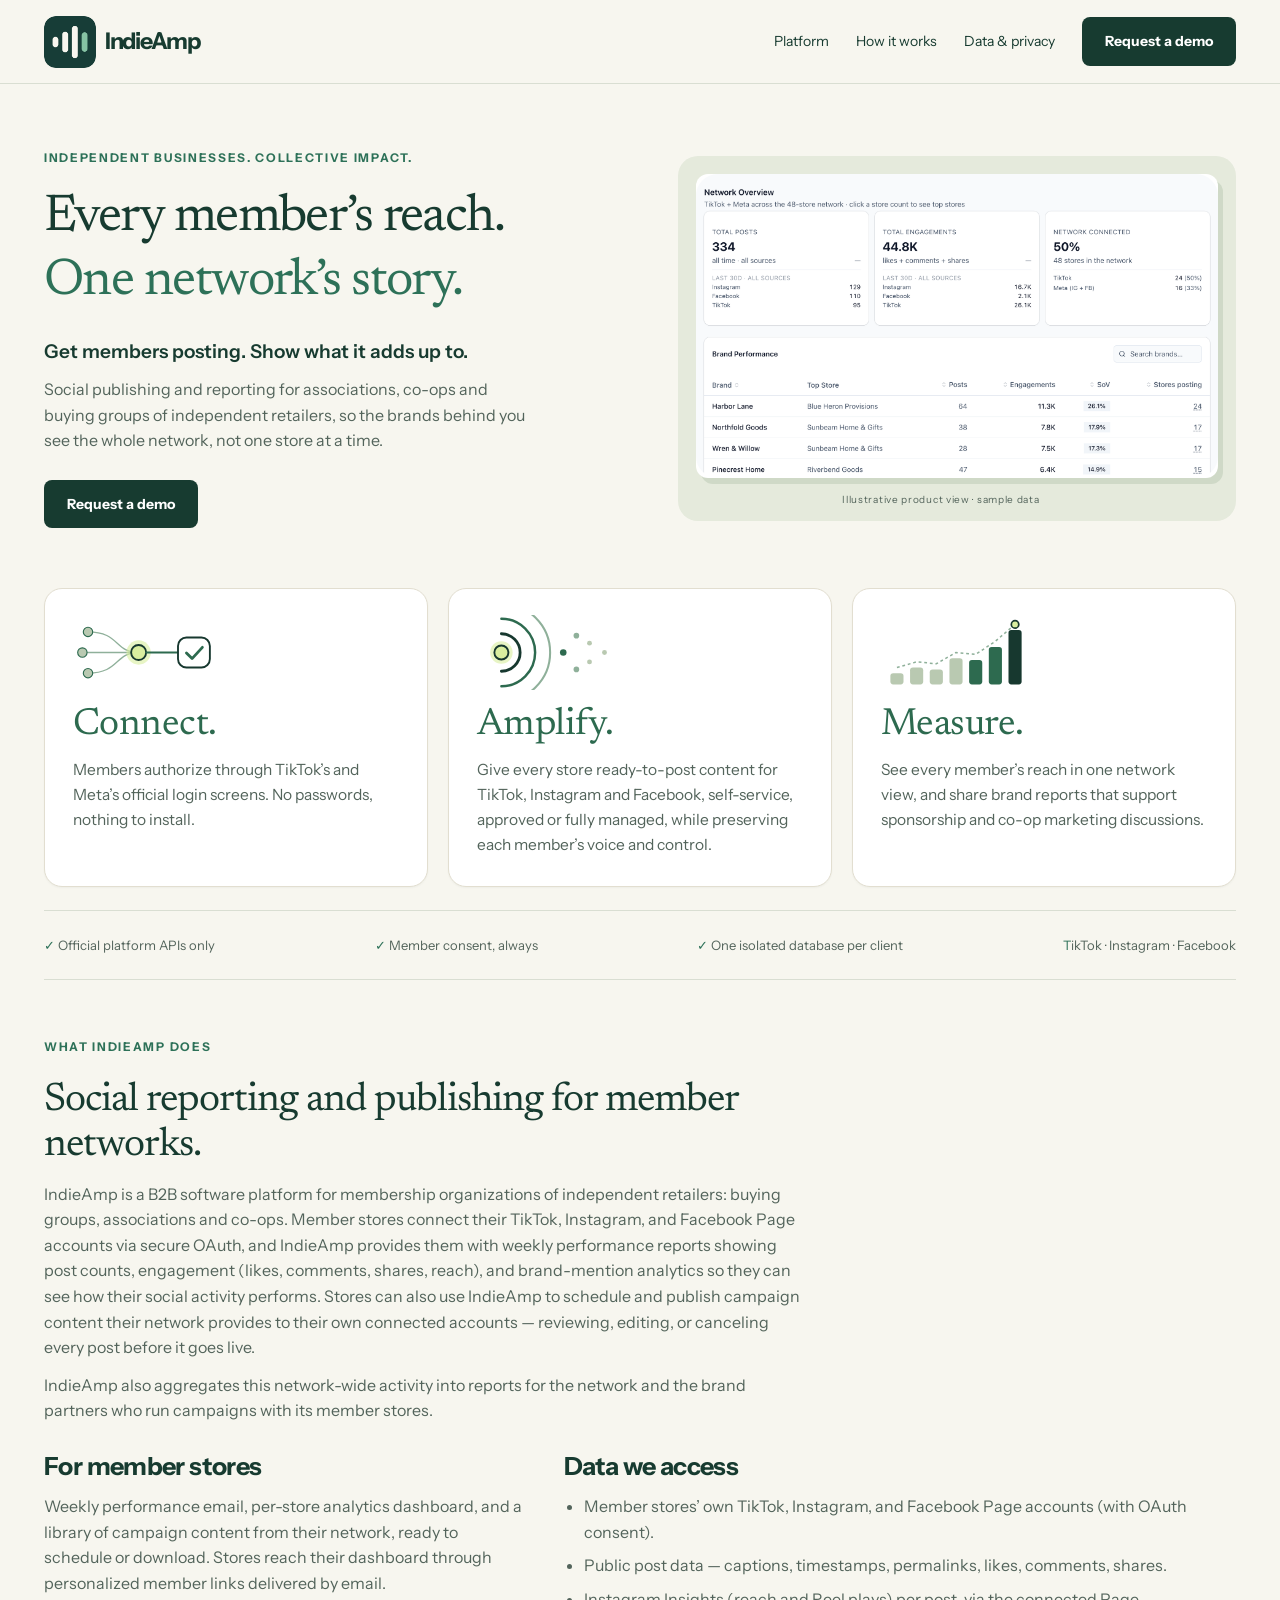
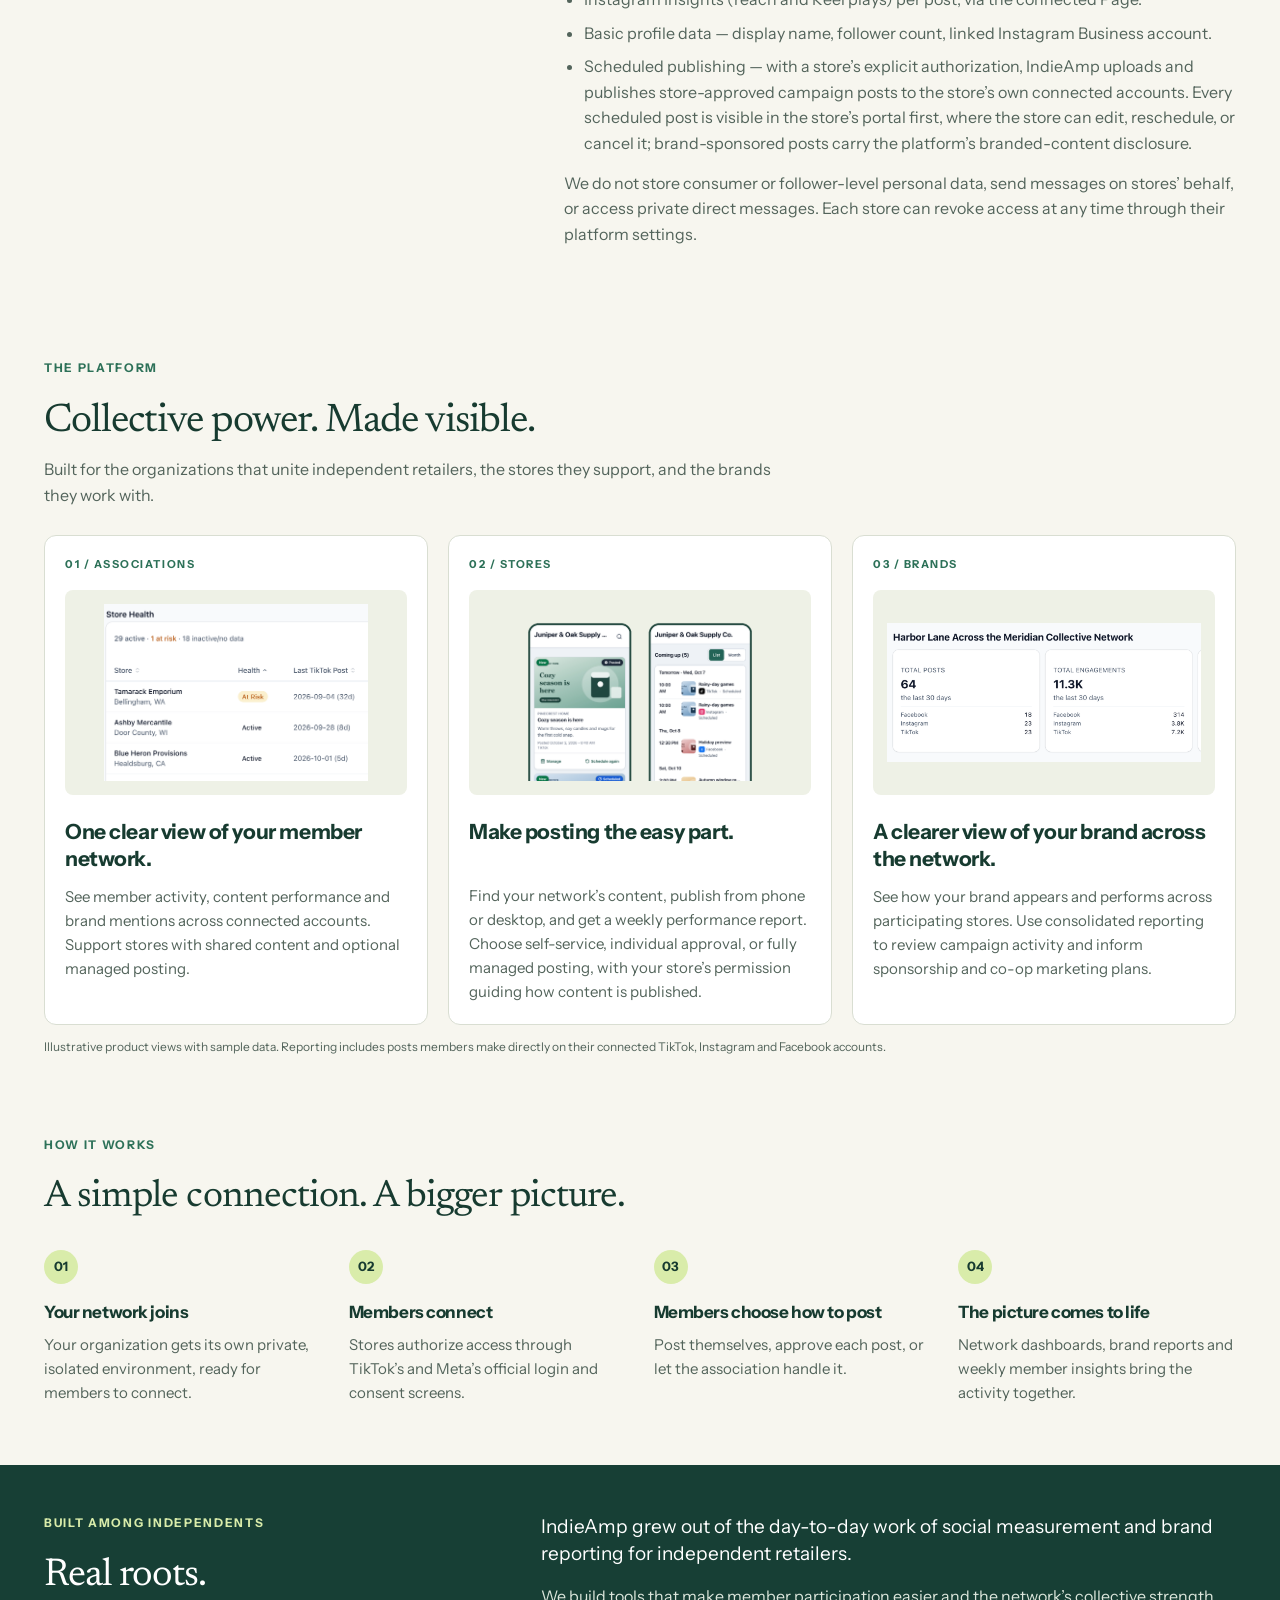
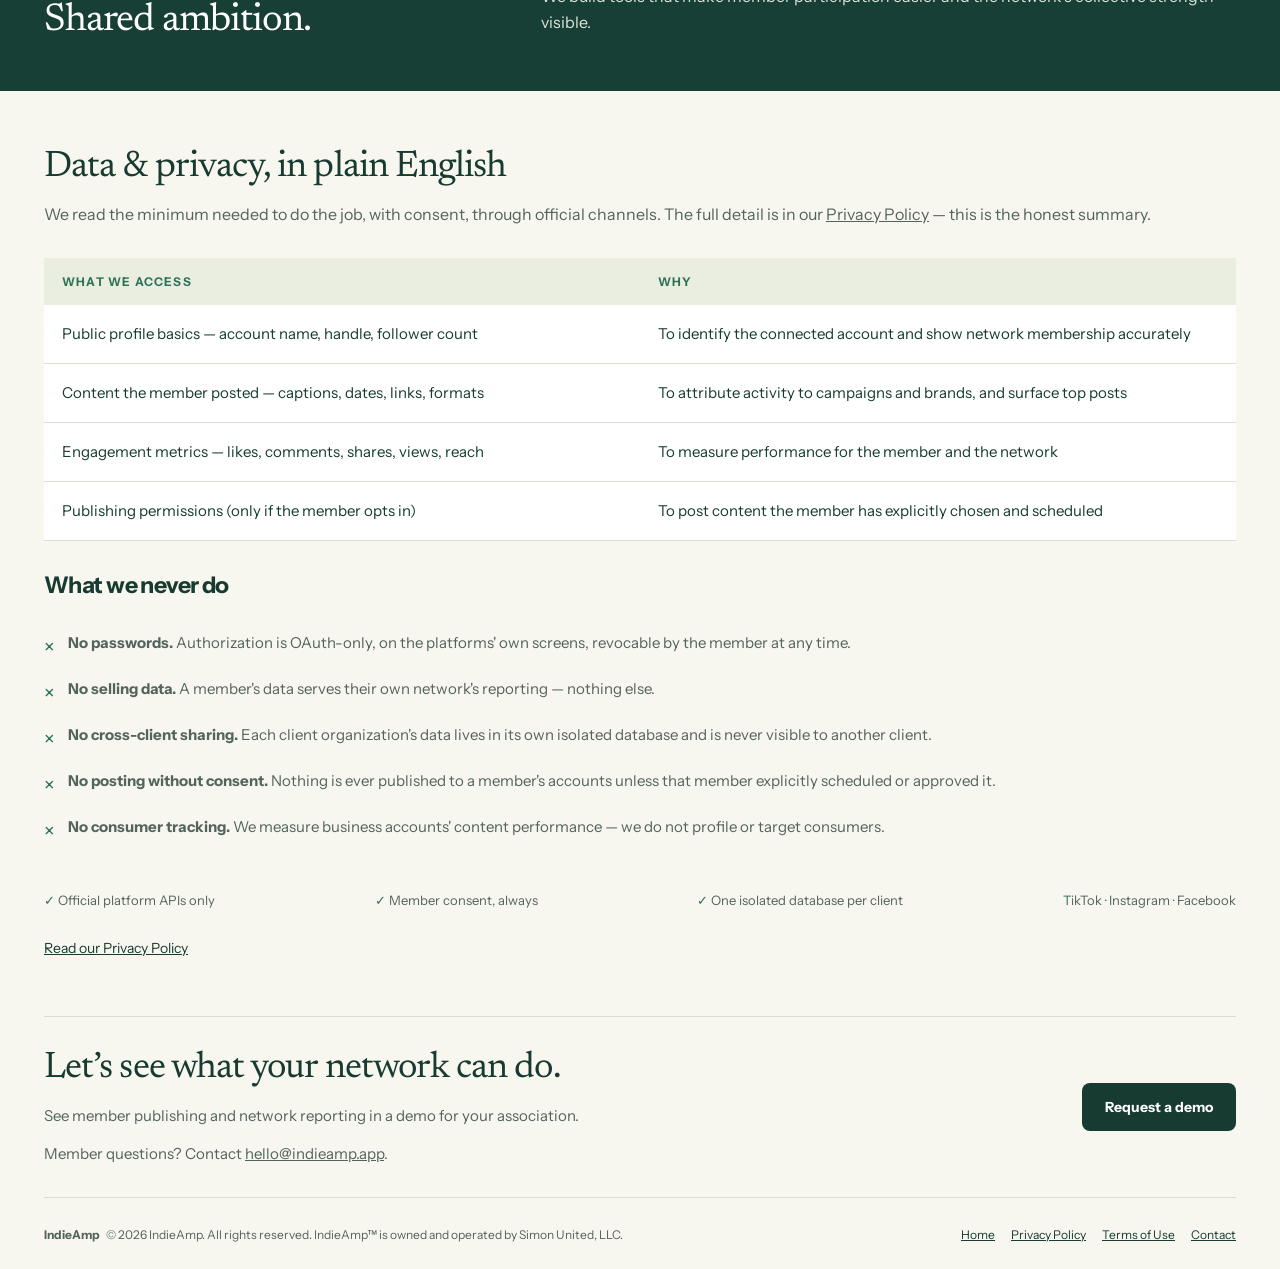
==== commit dbbe2691: "icon-192.png was a corrupt export (the tile drawn twice, stacked) — regenerated from icon-512.png; c" ====
--- a/index.html
+++ b/index.html
@@ -1,4 +1,4 @@
-<!doctype html><html lang="en"><head><meta charset="utf-8"><meta name="viewport" content="width=device-width,initial-scale=1"><title>IndieAmp — Every member’s reach. One network’s story.</title><meta name="description" content="Social publishing and reporting for associations, co-ops and buying groups of independent retailers. Connect members, amplify their reach on TikTok, Instagram and Facebook, and measure it in one network view."><meta property="og:type" content="website"><meta property="og:title" content="IndieAmp — Every member’s reach. One network’s story."><meta property="og:description" content="Social publishing and reporting for associations, co-ops and buying groups of independent retailers. Connect members, amplify their reach on TikTok, Instagram and Facebook, and measure it in one network view."><meta name="theme-color" content="#173b30"><link rel="icon" href="/favicon.ico?v=2" sizes="any"><link rel="icon" href="/favicon.svg?v=2" type="image/svg+xml"><link rel="icon" href="/icon-192.png?v=2" type="image/png" sizes="192x192"><link rel="apple-touch-icon" href="/apple-touch-icon.png?v=2"><link rel="canonical" href="https://indieamp.app/"><style>@font-face{font-family:'Newsreader';font-style:normal;font-weight:400;font-display:swap;src:url(fonts/newsreader-latin-400-normal.woff2) format('woff2')}
+<!doctype html><html lang="en"><head><meta charset="utf-8"><meta name="viewport" content="width=device-width,initial-scale=1"><title>IndieAmp — Every member’s reach. One network’s story.</title><meta name="description" content="Social publishing and reporting for associations, co-ops and buying groups of independent retailers. Connect members, amplify their reach on TikTok, Instagram and Facebook, and measure it in one network view."><meta property="og:type" content="website"><meta property="og:title" content="IndieAmp — Every member’s reach. One network’s story."><meta property="og:description" content="Social publishing and reporting for associations, co-ops and buying groups of independent retailers. Connect members, amplify their reach on TikTok, Instagram and Facebook, and measure it in one network view."><meta name="theme-color" content="#173b30"><link rel="icon" href="/favicon.ico?v=2" sizes="any"><link rel="icon" href="/favicon.svg?v=2" type="image/svg+xml"><link rel="icon" href="/icon-192.png?v=3" type="image/png" sizes="192x192"><link rel="apple-touch-icon" href="/apple-touch-icon.png?v=2"><link rel="canonical" href="https://indieamp.app/"><style>@font-face{font-family:'Newsreader';font-style:normal;font-weight:400;font-display:swap;src:url(fonts/newsreader-latin-400-normal.woff2) format('woff2')}
 @font-face{font-family:'Newsreader';font-style:normal;font-weight:500;font-display:swap;src:url(fonts/newsreader-latin-500-normal.woff2) format('woff2')}
 @font-face{font-family:'Instrument Sans';font-style:normal;font-weight:400;font-display:swap;src:url(fonts/instrument-sans-latin-400-normal.woff2) format('woff2')}
 @font-face{font-family:'Instrument Sans';font-style:normal;font-weight:500;font-display:swap;src:url(fonts/instrument-sans-latin-500-normal.woff2) format('woff2')}
@@ -26,7 +26,7 @@
 @media(max-width:800px){.pillars{gap:14px}.pillar{padding:22px 22px 24px}.pillar h2{font-size:34px}}
 .skip{position:absolute;left:-9999px;top:8px;background:#173b30;color:#fff;padding:10px 16px;border-radius:8px;z-index:10}.skip:focus{left:8px}
 .dashboard{min-height:0}.dashboard img{display:block;width:100%;height:auto}
-.what-grid{display:grid;grid-template-columns:1fr 1.4fr;gap:40px}.what-grid h3{margin-bottom:12px}.what-grid ul{margin:0 0 14px;padding-left:20px}.what-grid li{color:var(--muted);margin-bottom:8px}@media(max-width:760px){.what-grid{grid-template-columns:1fr;gap:24px}}</style></head><body><a class="skip" href="#top">Skip to content</a><header><div class="wrap"><a class="logo" href="#top"><img class="appicon" src="/icon-192.png?v=2" width="52" height="52" alt="IndieAmp app icon">IndieAmp</a><nav aria-label="Main navigation"><a href="#platform">Platform</a><a href="#how">How it works</a><a href="#privacy">Data &amp; privacy</a><a class="button" href="mailto:hello@indieamp.app?subject=IndieAmp%20demo">Request a demo</a></nav></div></header><main id="top"><div class="wrap"><section class="hero"><div><div class="eyebrow">Independent businesses. Collective impact.</div><h1>Every member’s reach.<em>One network’s story.</em></h1><p class="lead">Get members posting. Show what it adds up to.</p><p>Social publishing and reporting for associations, co-ops and buying groups of independent retailers, so the brands behind you see the whole network, not one store at a time.</p><a class="button" href="mailto:hello@indieamp.app?subject=IndieAmp%20demo">Request a demo</a></div><div class="hero-visual"><div class="dashboard"><img src="images/network-overview.png" width="1700" height="989" fetchpriority="high" decoding="async" alt="IndieAmp network overview: total posts, engagements, connected stores and brand performance (sample data)"></div><p class="caption">Illustrative product view · sample data</p></div></section><section class="pillars" aria-label="Platform benefits"><article class="pillar"><svg viewBox="0 0 160 80" width="150" height="75" role="img" aria-hidden="true" style="display:block;margin-bottom:16px"><path d="M16,18 C50,18 44,40 70,40" fill="none" stroke="#8FB09A" stroke-width="1.4"/><path d="M10,40 C44,40 44,40 70,40" fill="none" stroke="#8FB09A" stroke-width="1.4"/><path d="M16,62 C50,62 44,40 70,40" fill="none" stroke="#8FB09A" stroke-width="1.4"/><circle cx="16" cy="18" r="5" fill="#B9C9B1" stroke="#2D6A4F" stroke-width="1.2"/><circle cx="10" cy="40" r="5" fill="#B9C9B1" stroke="#2D6A4F" stroke-width="1.2"/><circle cx="16" cy="62" r="5" fill="#B9C9B1" stroke="#2D6A4F" stroke-width="1.2"/><circle cx="70" cy="40" r="13" fill="#D9EE9F" opacity=".6"/><circle cx="70" cy="40" r="8" fill="#D9EE9F" stroke="#17382F" stroke-width="2"/><path d="M78,40 L112,40" stroke="#2D6A4F" stroke-width="2" stroke-linecap="round"/><rect x="112" y="24" width="34" height="32" rx="9" fill="#fff" stroke="#17382F" stroke-width="2"/><path d="M121,40.5 l6,6 l11,-12" fill="none" stroke="#2D6A4F" stroke-width="3" stroke-linecap="round" stroke-linejoin="round"/></svg><h2>Connect.</h2><p>Members authorize through TikTok’s and Meta’s official login screens. No passwords, nothing to install.</p></article><article class="pillar"><svg viewBox="0 0 160 80" width="150" height="75" role="img" aria-hidden="true" style="display:block;margin-bottom:16px"><circle cx="26" cy="40" r="12" fill="#D9EE9F" opacity=".6"/><circle cx="26" cy="40" r="7.5" fill="#D9EE9F" stroke="#17382F" stroke-width="2"/><path d="M26,20 A20,20 0 0 1 26,60" fill="none" stroke="#17382F" stroke-width="3" stroke-linecap="round"/><path d="M26,4 A36,36 0 0 1 26,76" fill="none" stroke="#2D6A4F" stroke-width="2.6" stroke-linecap="round"/><path d="M26,-12 A52,52 0 0 1 26,92" fill="none" stroke="#8FB09A" stroke-width="2.2" stroke-linecap="round"/><circle cx="92" cy="40" r="3.5" fill="#2D6A4F"/><circle cx="106" cy="22" r="3" fill="#8FB09A"/><circle cx="106" cy="58" r="3" fill="#8FB09A"/><circle cx="120" cy="30" r="2.6" fill="#B9C9B1"/><circle cx="120" cy="50" r="2.6" fill="#B9C9B1"/><circle cx="136" cy="40" r="2.6" fill="#B9C9B1"/></svg><h2>Amplify.</h2><p>Give every store ready-to-post content for TikTok, Instagram and Facebook, self-service, approved or fully managed, while preserving each member’s voice and control.</p></article><article class="pillar"><svg viewBox="0 0 160 80" width="150" height="75" role="img" aria-hidden="true" style="display:block;margin-bottom:16px"><rect x="10" y="62" width="14" height="12" rx="3" fill="#B9C9B1"/><rect x="31" y="56" width="14" height="18" rx="3" fill="#B9C9B1"/><rect x="52" y="58" width="14" height="16" rx="3" fill="#B9C9B1"/><rect x="73" y="46" width="14" height="28" rx="3" fill="#B9C9B1"/><rect x="94" y="48" width="14" height="26" rx="3" fill="#2D6A4F"/><rect x="115" y="34" width="14" height="40" rx="3" fill="#2D6A4F"/><rect x="136" y="16" width="14" height="58" rx="3" fill="#17382F"/><path d="M17,56 L38,50 L59,52 L80,40 L101,42 L122,28 L143,10" fill="none" stroke="#8FB09A" stroke-width="1.6" stroke-dasharray="3 3"/><circle cx="143" cy="10" r="4" fill="#D9EE9F" stroke="#17382F" stroke-width="1.8"/></svg><h2>Measure.</h2><p>See every member’s reach in one network view, and share brand reports that support sponsorship and co-op marketing discussions.</p></article></section><div class="trust"><span>✓ Official platform APIs only</span><span>✓ Member consent, always</span><span>✓ One isolated database per client</span><span>TikTok · Instagram · Facebook</span></div><section id="what" class="section what"><div class="intro"><div class="eyebrow">What IndieAmp does</div><h2>Social reporting and publishing for member networks.</h2><p>IndieAmp is a B2B software platform for membership organizations of independent retailers: buying groups, associations and co-ops. Member stores connect their TikTok, Instagram, and Facebook Page accounts via secure OAuth, and IndieAmp provides them with weekly performance reports showing post counts, engagement (likes, comments, shares, reach), and brand-mention analytics so they can see how their social activity performs. Stores can also use IndieAmp to schedule and publish campaign content their network provides to their own connected accounts — reviewing, editing, or canceling every post before it goes live.</p><p>IndieAmp also aggregates this network-wide activity into reports for the network and the brand partners who run campaigns with its member stores.</p></div><div class="what-grid"><div><h3>For member stores</h3><p>Weekly performance email, per-store analytics dashboard, and a library of campaign content from their network, ready to schedule or download. Stores reach their dashboard through personalized member links delivered by email.</p></div><div><h3>Data we access</h3><ul><li>Member stores’ own TikTok, Instagram, and Facebook Page accounts (with OAuth consent).</li><li>Public post data — captions, timestamps, permalinks, likes, comments, shares.</li><li>Instagram Insights (reach and Reel plays) per post, via the connected Page.</li><li>Basic profile data — display name, follower count, linked Instagram Business account.</li><li>Scheduled publishing — with a store’s explicit authorization, IndieAmp uploads and publishes store-approved campaign posts to the store’s own connected accounts. Every scheduled post is visible in the store’s portal first, where the store can edit, reschedule, or cancel it; brand-sponsored posts carry the platform’s branded-content disclosure.</li></ul><p>We do not store consumer or follower-level personal data, send messages on stores’ behalf, or access private direct messages. Each store can revoke access at any time through their platform settings.</p></div></div></section><section id="platform" class="section"><div class="intro"><div class="eyebrow">The platform</div><h2>Collective power. <br>Made visible.</h2><p>Built for the organizations that unite independent retailers, the stores they support, and the brands they work with.</p></div><div class="audience-grid"><article class="audience"><div><div class="eyebrow">01 / Associations</div><h3>One clear view of your member network.</h3><p>See member activity, content performance and brand mentions across connected accounts. Support stores with shared content and optional managed posting.</p></div><div class="product"><img src="images/network-store-health.png" width="1100" height="738" loading="lazy" decoding="async" alt="Illustrative product view for associations"></div></article><article class="audience"><div><div class="eyebrow">02 / Stores</div><h3>Make posting the easy part.</h3><p>Find your network’s content, publish from phone or desktop, and get a weekly performance report. Choose self-service, individual approval, or fully managed posting, with your store’s permission guiding how content is published.</p></div><div class="product"><img src="images/stores-phones.png" width="1100" height="733" loading="lazy" decoding="async" alt="Illustrative product view for stores"></div></article><article class="audience"><div><div class="eyebrow">03 / Brands</div><h3>A clearer view of your brand across the network.</h3><p>See how your brand appears and performs across participating stores. Use consolidated reporting to review campaign activity and inform sponsorship and co-op marketing plans.</p></div><div class="product"><img src="images/brand-report.png" width="1100" height="490" loading="lazy" decoding="async" alt="Illustrative product view for brands"></div></article></div><p class="disclosure">Illustrative product views with sample data. Reporting includes posts members make directly on their connected TikTok, Instagram and Facebook accounts.</p></section></div><section class="how" id="how"><div class="wrap"><div class="eyebrow">How it works</div><h2>A simple connection. <br>A bigger picture.</h2><div class="steps"><article class="step"><b>01</b><h3>Your network joins</h3><p>Your organization gets its own private, isolated environment, ready for members to connect.</p></article><article class="step"><b>02</b><h3>Members connect</h3><p>Stores authorize access through TikTok’s and Meta’s official login and consent screens.</p></article><article class="step"><b>03</b><h3>Members choose how to post</h3><p>Post themselves, approve each post, or let the association handle it.</p></article><article class="step"><b>04</b><h3>The picture comes to life</h3><p>Network dashboards, brand reports and weekly member insights bring the activity together.</p></article></div></div></section><section class="roots-band"><div class="wrap"><div class="roots"><div><div class="eyebrow">Built among independents</div><h2>Real roots. <br>Shared ambition.</h2></div><div><p class="statement">IndieAmp grew out of the day-to-day work of social measurement and brand reporting for independent retailers.</p><p>We build tools that make member participation easier and the network’s collective strength visible.</p></div></div></div></section><div class="wrap"><section class="privacy" id="privacy"><h2>Data &amp; privacy, in plain English</h2><p>We read the minimum needed to do the job, with consent, through official channels. The full detail is in our <a href="privacy.html">Privacy Policy</a> — this is the honest summary.</p><table><thead><tr><th>WHAT WE ACCESS</th><th>WHY</th></tr></thead><tbody><tr><td>Public profile basics — account name, handle, follower count</td><td>To identify the connected account and show network membership accurately</td></tr><tr><td>Content the member posted — captions, dates, links, formats</td><td>To attribute activity to campaigns and brands, and surface top posts</td></tr><tr><td>Engagement metrics — likes, comments, shares, views, reach</td><td>To measure performance for the member and the network</td></tr><tr><td>Publishing permissions (only if the member opts in)</td><td>To post content the member has explicitly chosen and scheduled</td></tr></tbody></table><h3>What we never do</h3><ul><li><strong>No passwords.</strong> Authorization is OAuth-only, on the platforms&#39; own screens, revocable by the member at any time.</li>
+.what-grid{display:grid;grid-template-columns:1fr 1.4fr;gap:40px}.what-grid h3{margin-bottom:12px}.what-grid ul{margin:0 0 14px;padding-left:20px}.what-grid li{color:var(--muted);margin-bottom:8px}@media(max-width:760px){.what-grid{grid-template-columns:1fr;gap:24px}}</style></head><body><a class="skip" href="#top">Skip to content</a><header><div class="wrap"><a class="logo" href="#top"><img class="appicon" src="/icon-192.png?v=3" width="52" height="52" alt="IndieAmp app icon">IndieAmp</a><nav aria-label="Main navigation"><a href="#platform">Platform</a><a href="#how">How it works</a><a href="#privacy">Data &amp; privacy</a><a class="button" href="mailto:hello@indieamp.app?subject=IndieAmp%20demo">Request a demo</a></nav></div></header><main id="top"><div class="wrap"><section class="hero"><div><div class="eyebrow">Independent businesses. Collective impact.</div><h1>Every member’s reach.<em>One network’s story.</em></h1><p class="lead">Get members posting. Show what it adds up to.</p><p>Social publishing and reporting for associations, co-ops and buying groups of independent retailers, so the brands behind you see the whole network, not one store at a time.</p><a class="button" href="mailto:hello@indieamp.app?subject=IndieAmp%20demo">Request a demo</a></div><div class="hero-visual"><div class="dashboard"><img src="images/network-overview.png" width="1700" height="989" fetchpriority="high" decoding="async" alt="IndieAmp network overview: total posts, engagements, connected stores and brand performance (sample data)"></div><p class="caption">Illustrative product view · sample data</p></div></section><section class="pillars" aria-label="Platform benefits"><article class="pillar"><svg viewBox="0 0 160 80" width="150" height="75" role="img" aria-hidden="true" style="display:block;margin-bottom:16px"><path d="M16,18 C50,18 44,40 70,40" fill="none" stroke="#8FB09A" stroke-width="1.4"/><path d="M10,40 C44,40 44,40 70,40" fill="none" stroke="#8FB09A" stroke-width="1.4"/><path d="M16,62 C50,62 44,40 70,40" fill="none" stroke="#8FB09A" stroke-width="1.4"/><circle cx="16" cy="18" r="5" fill="#B9C9B1" stroke="#2D6A4F" stroke-width="1.2"/><circle cx="10" cy="40" r="5" fill="#B9C9B1" stroke="#2D6A4F" stroke-width="1.2"/><circle cx="16" cy="62" r="5" fill="#B9C9B1" stroke="#2D6A4F" stroke-width="1.2"/><circle cx="70" cy="40" r="13" fill="#D9EE9F" opacity=".6"/><circle cx="70" cy="40" r="8" fill="#D9EE9F" stroke="#17382F" stroke-width="2"/><path d="M78,40 L112,40" stroke="#2D6A4F" stroke-width="2" stroke-linecap="round"/><rect x="112" y="24" width="34" height="32" rx="9" fill="#fff" stroke="#17382F" stroke-width="2"/><path d="M121,40.5 l6,6 l11,-12" fill="none" stroke="#2D6A4F" stroke-width="3" stroke-linecap="round" stroke-linejoin="round"/></svg><h2>Connect.</h2><p>Members authorize through TikTok’s and Meta’s official login screens. No passwords, nothing to install.</p></article><article class="pillar"><svg viewBox="0 0 160 80" width="150" height="75" role="img" aria-hidden="true" style="display:block;margin-bottom:16px"><circle cx="26" cy="40" r="12" fill="#D9EE9F" opacity=".6"/><circle cx="26" cy="40" r="7.5" fill="#D9EE9F" stroke="#17382F" stroke-width="2"/><path d="M26,20 A20,20 0 0 1 26,60" fill="none" stroke="#17382F" stroke-width="3" stroke-linecap="round"/><path d="M26,4 A36,36 0 0 1 26,76" fill="none" stroke="#2D6A4F" stroke-width="2.6" stroke-linecap="round"/><path d="M26,-12 A52,52 0 0 1 26,92" fill="none" stroke="#8FB09A" stroke-width="2.2" stroke-linecap="round"/><circle cx="92" cy="40" r="3.5" fill="#2D6A4F"/><circle cx="106" cy="22" r="3" fill="#8FB09A"/><circle cx="106" cy="58" r="3" fill="#8FB09A"/><circle cx="120" cy="30" r="2.6" fill="#B9C9B1"/><circle cx="120" cy="50" r="2.6" fill="#B9C9B1"/><circle cx="136" cy="40" r="2.6" fill="#B9C9B1"/></svg><h2>Amplify.</h2><p>Give every store ready-to-post content for TikTok, Instagram and Facebook, self-service, approved or fully managed, while preserving each member’s voice and control.</p></article><article class="pillar"><svg viewBox="0 0 160 80" width="150" height="75" role="img" aria-hidden="true" style="display:block;margin-bottom:16px"><rect x="10" y="62" width="14" height="12" rx="3" fill="#B9C9B1"/><rect x="31" y="56" width="14" height="18" rx="3" fill="#B9C9B1"/><rect x="52" y="58" width="14" height="16" rx="3" fill="#B9C9B1"/><rect x="73" y="46" width="14" height="28" rx="3" fill="#B9C9B1"/><rect x="94" y="48" width="14" height="26" rx="3" fill="#2D6A4F"/><rect x="115" y="34" width="14" height="40" rx="3" fill="#2D6A4F"/><rect x="136" y="16" width="14" height="58" rx="3" fill="#17382F"/><path d="M17,56 L38,50 L59,52 L80,40 L101,42 L122,28 L143,10" fill="none" stroke="#8FB09A" stroke-width="1.6" stroke-dasharray="3 3"/><circle cx="143" cy="10" r="4" fill="#D9EE9F" stroke="#17382F" stroke-width="1.8"/></svg><h2>Measure.</h2><p>See every member’s reach in one network view, and share brand reports that support sponsorship and co-op marketing discussions.</p></article></section><div class="trust"><span>✓ Official platform APIs only</span><span>✓ Member consent, always</span><span>✓ One isolated database per client</span><span>TikTok · Instagram · Facebook</span></div><section id="what" class="section what"><div class="intro"><div class="eyebrow">What IndieAmp does</div><h2>Social reporting and publishing for member networks.</h2><p>IndieAmp is a B2B software platform for membership organizations of independent retailers: buying groups, associations and co-ops. Member stores connect their TikTok, Instagram, and Facebook Page accounts via secure OAuth, and IndieAmp provides them with weekly performance reports showing post counts, engagement (likes, comments, shares, reach), and brand-mention analytics so they can see how their social activity performs. Stores can also use IndieAmp to schedule and publish campaign content their network provides to their own connected accounts — reviewing, editing, or canceling every post before it goes live.</p><p>IndieAmp also aggregates this network-wide activity into reports for the network and the brand partners who run campaigns with its member stores.</p></div><div class="what-grid"><div><h3>For member stores</h3><p>Weekly performance email, per-store analytics dashboard, and a library of campaign content from their network, ready to schedule or download. Stores reach their dashboard through personalized member links delivered by email.</p></div><div><h3>Data we access</h3><ul><li>Member stores’ own TikTok, Instagram, and Facebook Page accounts (with OAuth consent).</li><li>Public post data — captions, timestamps, permalinks, likes, comments, shares.</li><li>Instagram Insights (reach and Reel plays) per post, via the connected Page.</li><li>Basic profile data — display name, follower count, linked Instagram Business account.</li><li>Scheduled publishing — with a store’s explicit authorization, IndieAmp uploads and publishes store-approved campaign posts to the store’s own connected accounts. Every scheduled post is visible in the store’s portal first, where the store can edit, reschedule, or cancel it; brand-sponsored posts carry the platform’s branded-content disclosure.</li></ul><p>We do not store consumer or follower-level personal data, send messages on stores’ behalf, or access private direct messages. Each store can revoke access at any time through their platform settings.</p></div></div></section><section id="platform" class="section"><div class="intro"><div class="eyebrow">The platform</div><h2>Collective power. <br>Made visible.</h2><p>Built for the organizations that unite independent retailers, the stores they support, and the brands they work with.</p></div><div class="audience-grid"><article class="audience"><div><div class="eyebrow">01 / Associations</div><h3>One clear view of your member network.</h3><p>See member activity, content performance and brand mentions across connected accounts. Support stores with shared content and optional managed posting.</p></div><div class="product"><img src="images/network-store-health.png" width="1100" height="738" loading="lazy" decoding="async" alt="Illustrative product view for associations"></div></article><article class="audience"><div><div class="eyebrow">02 / Stores</div><h3>Make posting the easy part.</h3><p>Find your network’s content, publish from phone or desktop, and get a weekly performance report. Choose self-service, individual approval, or fully managed posting, with your store’s permission guiding how content is published.</p></div><div class="product"><img src="images/stores-phones.png" width="1100" height="733" loading="lazy" decoding="async" alt="Illustrative product view for stores"></div></article><article class="audience"><div><div class="eyebrow">03 / Brands</div><h3>A clearer view of your brand across the network.</h3><p>See how your brand appears and performs across participating stores. Use consolidated reporting to review campaign activity and inform sponsorship and co-op marketing plans.</p></div><div class="product"><img src="images/brand-report.png" width="1100" height="490" loading="lazy" decoding="async" alt="Illustrative product view for brands"></div></article></div><p class="disclosure">Illustrative product views with sample data. Reporting includes posts members make directly on their connected TikTok, Instagram and Facebook accounts.</p></section></div><section class="how" id="how"><div class="wrap"><div class="eyebrow">How it works</div><h2>A simple connection. <br>A bigger picture.</h2><div class="steps"><article class="step"><b>01</b><h3>Your network joins</h3><p>Your organization gets its own private, isolated environment, ready for members to connect.</p></article><article class="step"><b>02</b><h3>Members connect</h3><p>Stores authorize access through TikTok’s and Meta’s official login and consent screens.</p></article><article class="step"><b>03</b><h3>Members choose how to post</h3><p>Post themselves, approve each post, or let the association handle it.</p></article><article class="step"><b>04</b><h3>The picture comes to life</h3><p>Network dashboards, brand reports and weekly member insights bring the activity together.</p></article></div></div></section><section class="roots-band"><div class="wrap"><div class="roots"><div><div class="eyebrow">Built among independents</div><h2>Real roots. <br>Shared ambition.</h2></div><div><p class="statement">IndieAmp grew out of the day-to-day work of social measurement and brand reporting for independent retailers.</p><p>We build tools that make member participation easier and the network’s collective strength visible.</p></div></div></div></section><div class="wrap"><section class="privacy" id="privacy"><h2>Data &amp; privacy, in plain English</h2><p>We read the minimum needed to do the job, with consent, through official channels. The full detail is in our <a href="privacy.html">Privacy Policy</a> — this is the honest summary.</p><table><thead><tr><th>WHAT WE ACCESS</th><th>WHY</th></tr></thead><tbody><tr><td>Public profile basics — account name, handle, follower count</td><td>To identify the connected account and show network membership accurately</td></tr><tr><td>Content the member posted — captions, dates, links, formats</td><td>To attribute activity to campaigns and brands, and surface top posts</td></tr><tr><td>Engagement metrics — likes, comments, shares, views, reach</td><td>To measure performance for the member and the network</td></tr><tr><td>Publishing permissions (only if the member opts in)</td><td>To post content the member has explicitly chosen and scheduled</td></tr></tbody></table><h3>What we never do</h3><ul><li><strong>No passwords.</strong> Authorization is OAuth-only, on the platforms&#39; own screens, revocable by the member at any time.</li>
 <li><strong>No selling data.</strong> A member&#39;s data serves their own network&#39;s reporting — nothing else.</li>
 <li><strong>No cross-client sharing.</strong> Each client organization&#39;s data lives in its own isolated database and is never visible to another client.</li>
 <li><strong>No posting without consent.</strong> Nothing is ever published to a member&#39;s accounts unless that member explicitly scheduled or approved it.</li>
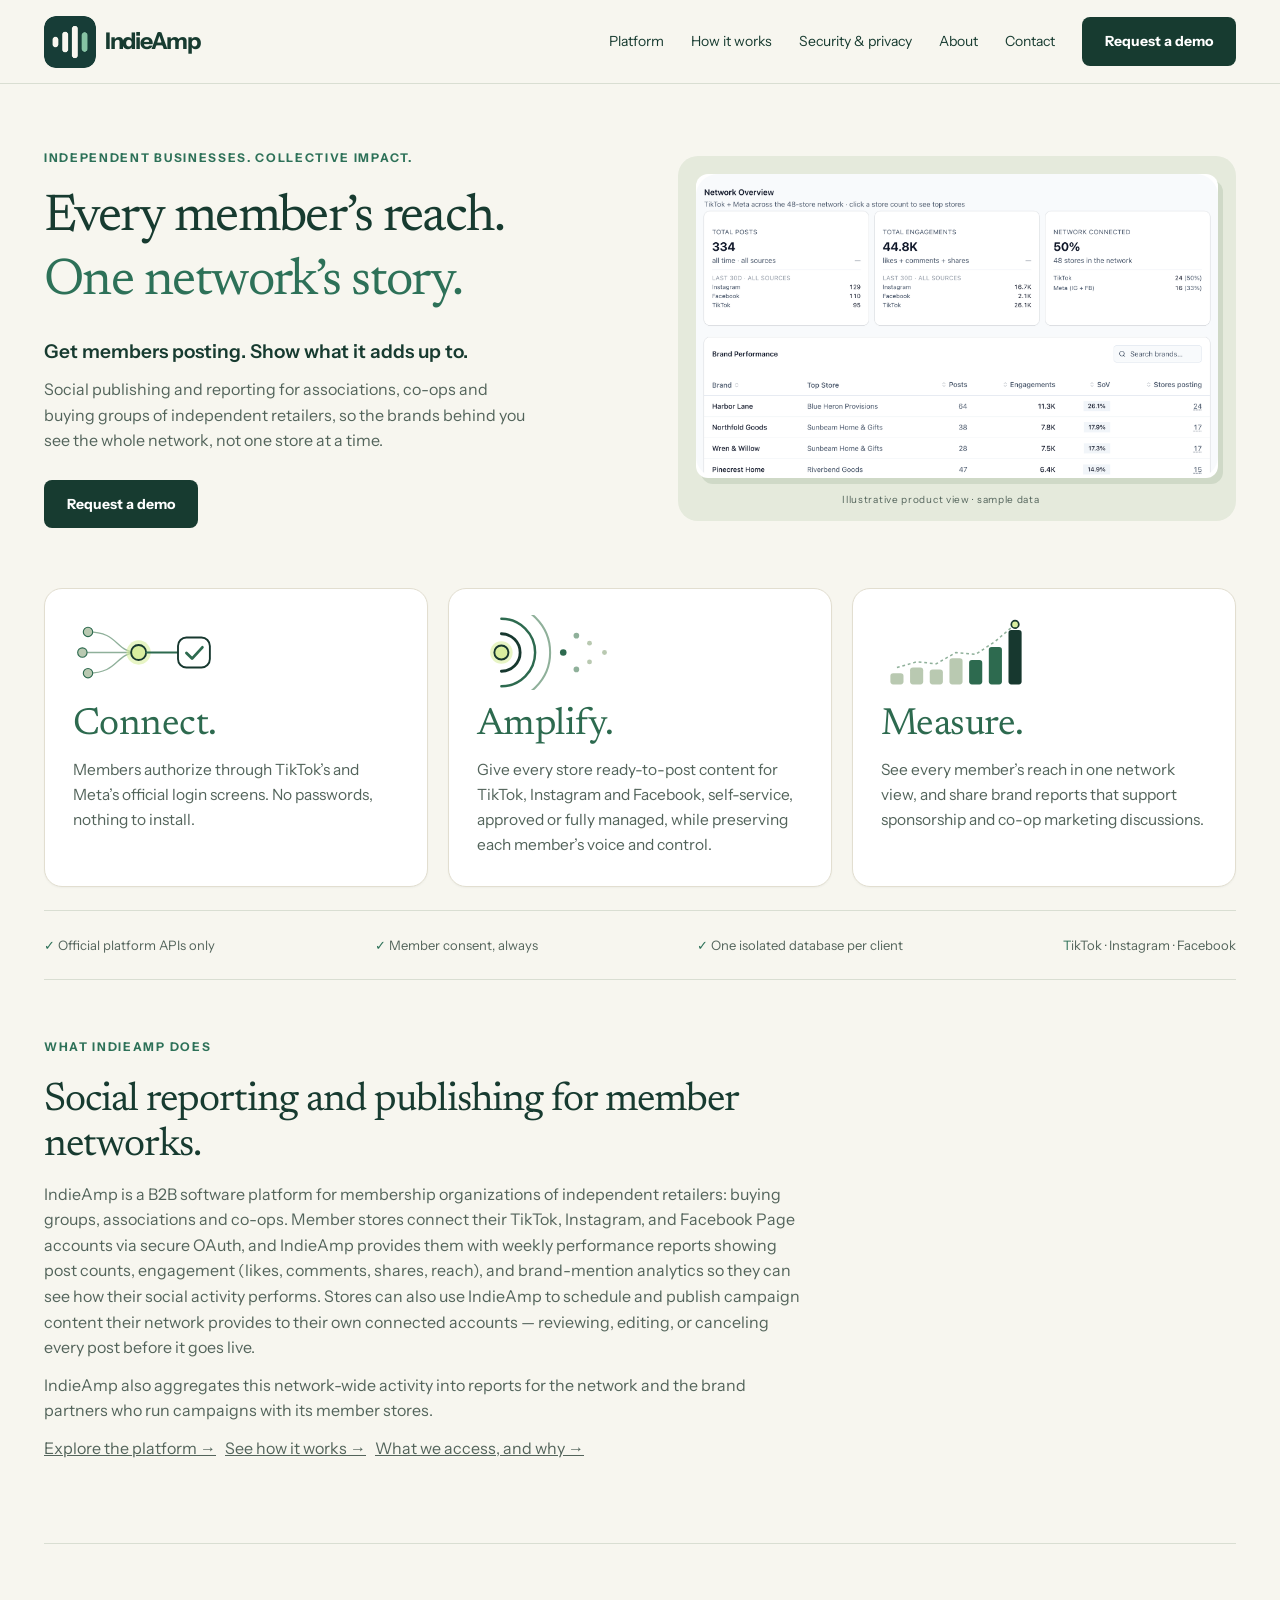
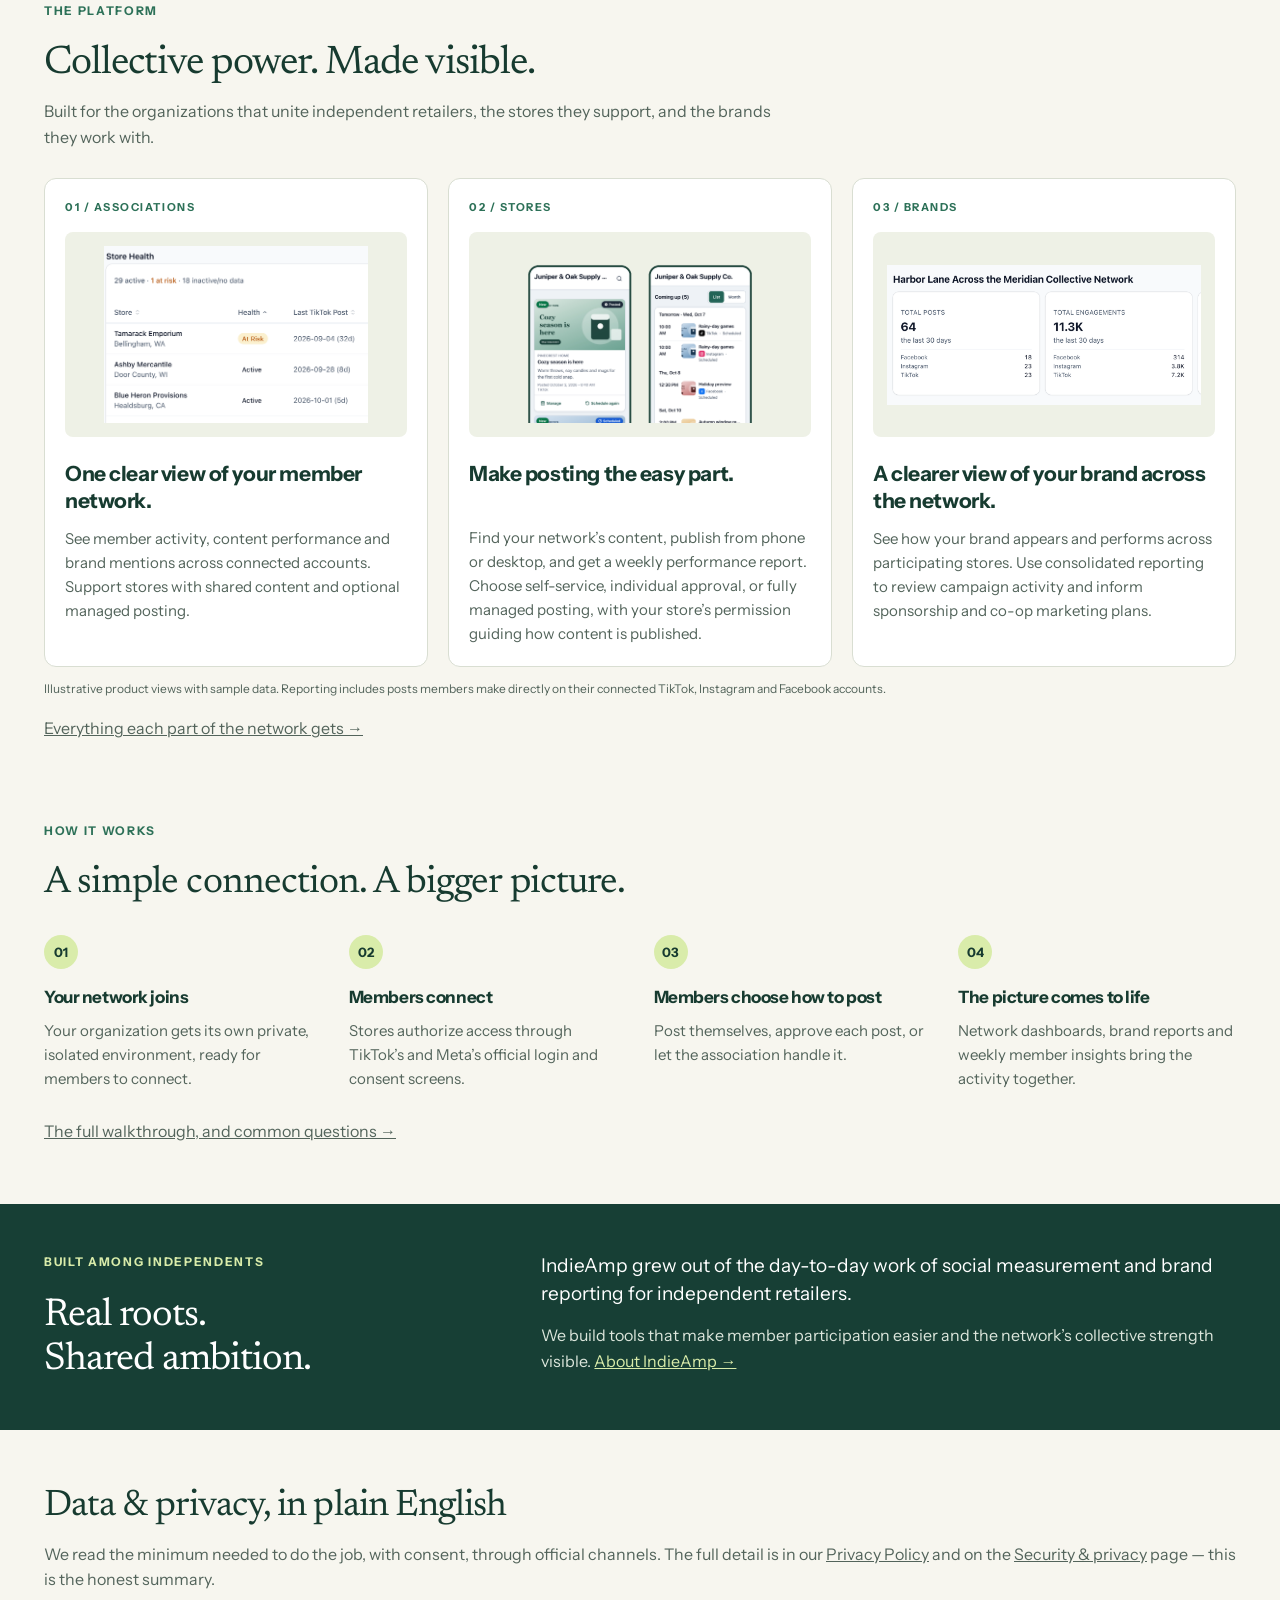
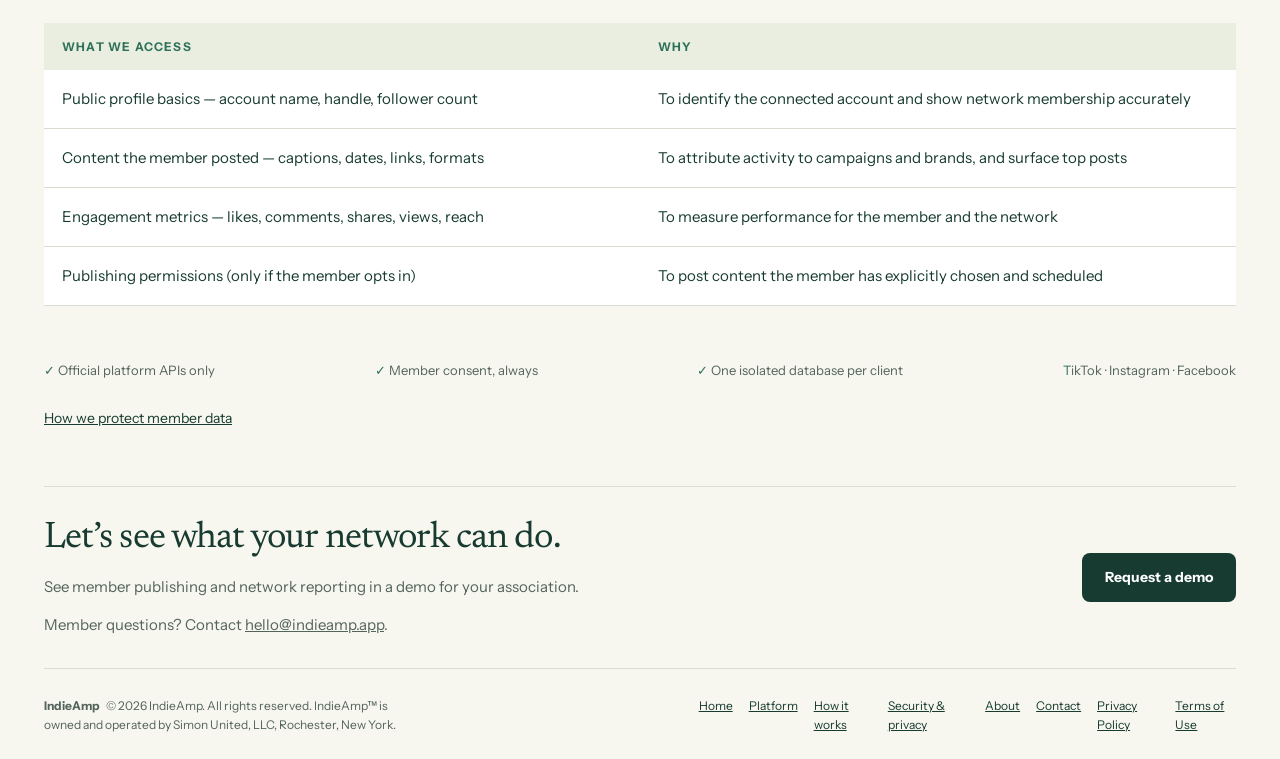
==== commit b31b8cba: "Site becomes eight real pages for the TikTok review: Platform, How it works, Security & privacy, Abo" ====
--- a/index.html
+++ b/index.html
@@ -1,33 +1,113 @@
-<!doctype html><html lang="en"><head><meta charset="utf-8"><meta name="viewport" content="width=device-width,initial-scale=1"><title>IndieAmp — Every member’s reach. One network’s story.</title><meta name="description" content="Social publishing and reporting for associations, co-ops and buying groups of independent retailers. Connect members, amplify their reach on TikTok, Instagram and Facebook, and measure it in one network view."><meta property="og:type" content="website"><meta property="og:title" content="IndieAmp — Every member’s reach. One network’s story."><meta property="og:description" content="Social publishing and reporting for associations, co-ops and buying groups of independent retailers. Connect members, amplify their reach on TikTok, Instagram and Facebook, and measure it in one network view."><meta name="theme-color" content="#173b30"><link rel="icon" href="/favicon.ico?v=2" sizes="any"><link rel="icon" href="/favicon.svg?v=2" type="image/svg+xml"><link rel="icon" href="/icon-192.png?v=3" type="image/png" sizes="192x192"><link rel="apple-touch-icon" href="/apple-touch-icon.png?v=2"><link rel="canonical" href="https://indieamp.app/"><style>@font-face{font-family:'Newsreader';font-style:normal;font-weight:400;font-display:swap;src:url(fonts/newsreader-latin-400-normal.woff2) format('woff2')}
-@font-face{font-family:'Newsreader';font-style:normal;font-weight:500;font-display:swap;src:url(fonts/newsreader-latin-500-normal.woff2) format('woff2')}
-@font-face{font-family:'Instrument Sans';font-style:normal;font-weight:400;font-display:swap;src:url(fonts/instrument-sans-latin-400-normal.woff2) format('woff2')}
-@font-face{font-family:'Instrument Sans';font-style:normal;font-weight:500;font-display:swap;src:url(fonts/instrument-sans-latin-500-normal.woff2) format('woff2')}
-@font-face{font-family:'Instrument Sans';font-style:normal;font-weight:600;font-display:swap;src:url(fonts/instrument-sans-latin-600-normal.woff2) format('woff2')}
-@font-face{font-family:'Instrument Sans';font-style:normal;font-weight:700;font-display:swap;src:url(fonts/instrument-sans-latin-700-normal.woff2) format('woff2')}
+<!doctype html><html lang="en"><head><meta charset="utf-8"><meta name="viewport" content="width=device-width,initial-scale=1"><title>IndieAmp — Every member’s reach. One network’s story.</title><meta name="description" content="Social publishing and reporting for associations, co-ops and buying groups of independent retailers. Connect members, amplify their reach on TikTok, Instagram and Facebook, and measure it in one network view."><meta property="og:type" content="website"><meta property="og:title" content="IndieAmp — Every member’s reach. One network’s story."><meta property="og:description" content="Social publishing and reporting for associations, co-ops and buying groups of independent retailers. Connect members, amplify their reach on TikTok, Instagram and Facebook, and measure it in one network view."><meta name="theme-color" content="#173b30"><link rel="icon" href="/favicon.ico?v=2" sizes="any"><link rel="icon" href="/favicon.svg?v=2" type="image/svg+xml"><link rel="icon" href="/icon-192.png?v=3" type="image/png" sizes="192x192"><link rel="apple-touch-icon" href="/apple-touch-icon.png?v=2"><link rel="canonical" href="https://indieamp.app/"><link rel="stylesheet" href="site.css?v=1">
+<!-- Google Analytics 4 (visitor counts and approximate location; Google signals and ad personalization off) -->
+<script async src="https://www.googletagmanager.com/gtag/js?id=G-2YFGQVSRQZ"></script>
+<script>window.dataLayer=window.dataLayer||[];function gtag(){dataLayer.push(arguments);}gtag('js',new Date());gtag('config','G-2YFGQVSRQZ',{allow_google_signals:false,allow_ad_personalization_signals:false});</script>
+</head>
+<body>
+<a class="skip" href="#top">Skip to content</a>
+<header><div class="wrap"><a class="logo" href="index.html"><img class="appicon" src="/icon-192.png?v=3" width="52" height="52" alt="IndieAmp app icon">IndieAmp</a>
+<nav id="nav" aria-label="Main navigation"><div class="links"><a href="platform.html">Platform</a><a href="how-it-works.html">How it works</a><a href="security.html">Security & privacy</a><a href="about.html">About</a><a href="contact.html">Contact</a></div><a class="button" href="contact.html">Request a demo</a><button class="menu-toggle" type="button" aria-expanded="false" aria-controls="nav" onclick="var n=document.getElementById('nav');var o=n.classList.toggle('open');this.setAttribute('aria-expanded',o)">Menu</button></nav></div></header>
+<main id="top">
+<div class="wrap">
+<section class="hero">
+<div>
+<div class="eyebrow">Independent businesses. Collective impact.</div>
+<h1>Every member’s reach.<em>One network’s story.</em></h1>
+<p class="lead">Get members posting. Show what it adds up to.</p>
+<p>Social publishing and reporting for associations, co-ops and buying groups of independent retailers, so the brands behind you see the whole network, not one store at a time.</p>
+<a class="button" href="contact.html">Request a demo</a></div>
+<div class="hero-visual">
+<div class="dashboard">
+<img src="images/network-overview.png" width="1700" height="989" fetchpriority="high" decoding="async" alt="IndieAmp network overview: total posts, engagements, connected stores and brand performance (sample data)"></div>
+<p class="caption">Illustrative product view · sample data</p></div></section>
 
-:root{--ink:#173b30;--green:#2d7158;--cream:#f7f6ef;--muted:#53645b;--line:#d9ded2;--lime:#d9ecaa}*{box-sizing:border-box}html{scroll-behavior:smooth}body{margin:0;background:var(--cream);color:var(--ink);font-family:Arial,sans-serif;font-size:16px;line-height:1.6}a{color:inherit}button{font:inherit}h1,h2,h3,p{margin:0}h1,h2,.serif{font-family:Georgia,serif;font-weight:400;letter-spacing:-.045em}h1{font-size:64px;line-height:1.08}h2{font-size:46px;line-height:1.14}h3{font-size:25px;line-height:1.25;letter-spacing:-.025em}p{color:var(--muted)}.wrap{max-width:1200px;padding:0 40px;margin:auto}.eyebrow{font-size:12px;font-weight:700;letter-spacing:.14em;text-transform:uppercase;color:var(--green);margin-bottom:22px}.button{display:inline-flex;padding:13px 23px;border-radius:8px;background:var(--ink);color:white;text-decoration:none;font-size:14px;font-weight:700;align-items:center;justify-content:center}.button:hover{background:var(--green)}a:focus-visible,button:focus-visible{outline:3px solid #739f2f;outline-offset:5px}.logo{display:flex;gap:9px;align-items:center;font-weight:700;font-size:23px;text-decoration:none;letter-spacing:-.055em}.appicon{display:block;width:52px;height:52px;border-radius:12px;flex:none}.mark{display:flex;align-items:center;gap:2.3px;height:25px}.mark i{width:4px;background:currentColor;border-radius:2px}.mark i:nth-child(1){height:8px}.mark i:nth-child(2){height:16px}.mark i:nth-child(3){height:25px}.mark i:nth-child(4){height:15px;background:#5E9A7C}header .wrap{display:flex;align-items:center;justify-content:space-between;height:94px;border-bottom:1px solid var(--line)}nav{display:flex;gap:27px;align-items:center}nav a:not(.button){font-size:14px;text-decoration:none}.hero{display:grid;grid-template-columns:1fr 1.03fr;gap:50px;align-items:center;padding-top:66px;padding-bottom:65px}.hero h1 em{display:block;font-style:normal;color:var(--green)}.lead{font-size:20px;font-weight:600;line-height:1.45;color:var(--ink);margin:25px 0 12px}.hero p:not(.lead){max-width:490px}.hero .button{margin-top:26px}.hero-visual{position:relative}.hero-visual img{width:100%;display:block;border-radius:22px}.caption{font-size:12px;text-align:center;letter-spacing:.07em;color:var(--muted);margin-top:12px}.pillars{background:var(--ink);color:#fff;border-radius:18px;display:grid;grid-template-columns:repeat(3,1fr);padding:34px 15px}.pillar{padding:0 28px}.pillar+.pillar{border-left:1px solid #496359}.pillar .number{color:var(--lime);font-size:13px;font-weight:700;letter-spacing:.1em}.pillar h2{font-size:35px;letter-spacing:-.025em;margin:7px 0 13px}.pillar p{color:#e0e7df;font-size:15px;line-height:1.6}.trust{display:flex;justify-content:space-between;flex-wrap:wrap;gap:15px;padding:25px 0;font-size:13px;border-bottom:1px solid var(--line);color:var(--muted)}.trust span::first-letter{color:var(--green)}.section{padding-top:84px;padding-bottom:70px}.intro{max-width:640px;margin-bottom:32px}.intro p{margin-top:17px;font-size:18px}.tabs{display:flex;border-bottom:1px solid var(--line);gap:30px}.tab{border:0;background:none;padding:15px 4px;color:var(--muted);cursor:pointer;font-size:16px}.tab[aria-selected=true]{border-bottom:3px solid var(--green);color:var(--ink);font-weight:700}.audience{display:grid;grid-template-columns:.9fr 1.1fr;gap:60px;align-items:center;padding:35px 0 18px;min-height:350px}.audience[hidden]{display:none}.audience h3{font-size:31px;max-width:420px;margin-bottom:18px}.audience p{max-width:450px}.product{background:#e8eddf;border:1px solid var(--line);border-radius:16px;min-height:275px;display:flex;align-items:center;justify-content:center;padding:25px}.product img{width:100%;max-height:290px;object-fit:contain;border-radius:10px}.disclosure{font-size:12px;line-height:1.6;margin-top:12px}.how{background:#edf0e5;border-top:1px solid var(--line);border-bottom:1px solid var(--line);padding:65px 0}.steps{display:grid;grid-template-columns:repeat(4,1fr);gap:27px;margin-top:35px}.step b{display:flex;width:37px;height:37px;border:1px solid #afbcaa;align-items:center;justify-content:center;border-radius:50%;font-size:13px;margin-bottom:18px}.step h3{font-size:18px;margin-bottom:10px}.step p{font-size:15px}.roots{display:grid;grid-template-columns:1fr 1.25fr;gap:65px;padding:75px 0;border-bottom:1px solid var(--line)}.roots h2{font-size:43px}.roots p+p{margin-top:16px}.roots .statement{font-size:22px;color:var(--ink);line-height:1.45}.privacy{padding:70px 0}.privacy h2{font-size:40px}.privacy>p{margin-top:13px}table{width:100%;border-collapse:collapse;margin:30px 0;font-size:15px}th{text-align:left;font-size:12px;letter-spacing:.1em;color:var(--green);padding:14px 18px;background:#e9eee0}td{padding:17px 18px;border-bottom:1px solid var(--line);vertical-align:top;width:50%}.privacy h3{font-size:23px;margin-bottom:20px}.privacy ul{padding:0;list-style:none}.privacy li{padding:11px 0 11px 24px;position:relative;color:var(--muted);font-size:15px}.privacy li::before{content:'×';position:absolute;left:0;color:var(--green);font-size:20px}.privacy .trust{border:0}.privacy-link{font-size:14px}.closing{background:var(--ink);color:white;padding:48px;border-radius:18px;display:flex;align-items:center;justify-content:space-between;gap:25px}.closing h2{font-size:39px;max-width:620px}.closing p{color:#e0e7df;margin-top:14px;font-size:15px}.closing .button{background:var(--lime);color:var(--ink);white-space:nowrap}.closing a:not(.button){color:#e0e7df}footer{padding:38px 0 25px}.foot{display:flex;justify-content:space-between;gap:20px;align-items:center}.foot p,.foot a{font-size:12px}.foot p{max-width:800px;text-wrap:balance}.footlinks{display:flex;gap:16px}.prototype{font-size:12px;color:var(--muted);margin-top:17px}.prototype a{font-size:12px}.desktop-note{font-size:12px;color:var(--muted)}
-@media(min-width:1500px){.wrap{max-width:1330px}.hero h1{font-size:72px}}
-@media(max-width:800px){.wrap{padding:0 24px}header .wrap{height:78px}nav{gap:12px}nav a:not(.button){display:none}.hero{grid-template-columns:1fr;gap:30px;padding-top:40px;padding-bottom:40px}h1{font-size:49px}.hero-visual{max-width:590px}.pillars{grid-template-columns:1fr;padding:13px 25px}.pillar{padding:21px 0}.pillar+.pillar{border-left:0;border-top:1px solid #496359}.trust{font-size:12px;justify-content:flex-start;gap:12px 22px}.section{padding-top:53px;padding-bottom:42px}h2{font-size:36px}.intro p{font-size:16px}.audience{grid-template-columns:1fr;gap:22px;min-height:0}.audience h3{font-size:28px}.tabs{gap:23px}.tab{font-size:15px}.product{min-height:230px;padding:18px}.steps{grid-template-columns:1fr 1fr;gap:30px 22px}.how{padding:45px 0}.roots{grid-template-columns:1fr;gap:25px;padding:50px 0}.roots h2{font-size:36px}.privacy{padding:50px 0}table{font-size:13px}td,th{padding:12px 10px}.closing{padding:29px;flex-direction:column;align-items:flex-start}.closing h2{font-size:33px}.foot{flex-wrap:wrap}.footlinks{flex-wrap:wrap}}
+<section class="pillars" aria-label="Platform benefits">
+<article class="pillar"><svg viewBox="0 0 160 80" width="150" height="75" role="img" aria-hidden="true" style="display:block;margin-bottom:16px"><path d="M16,18 C50,18 44,40 70,40" fill="none" stroke="#8FB09A" stroke-width="1.4"/><path d="M10,40 C44,40 44,40 70,40" fill="none" stroke="#8FB09A" stroke-width="1.4"/><path d="M16,62 C50,62 44,40 70,40" fill="none" stroke="#8FB09A" stroke-width="1.4"/><circle cx="16" cy="18" r="5" fill="#B9C9B1" stroke="#2D6A4F" stroke-width="1.2"/><circle cx="10" cy="40" r="5" fill="#B9C9B1" stroke="#2D6A4F" stroke-width="1.2"/><circle cx="16" cy="62" r="5" fill="#B9C9B1" stroke="#2D6A4F" stroke-width="1.2"/><circle cx="70" cy="40" r="13" fill="#D9EE9F" opacity=".6"/><circle cx="70" cy="40" r="8" fill="#D9EE9F" stroke="#17382F" stroke-width="2"/><path d="M78,40 L112,40" stroke="#2D6A4F" stroke-width="2" stroke-linecap="round"/><rect x="112" y="24" width="34" height="32" rx="9" fill="#fff" stroke="#17382F" stroke-width="2"/><path d="M121,40.5 l6,6 l11,-12" fill="none" stroke="#2D6A4F" stroke-width="3" stroke-linecap="round" stroke-linejoin="round"/></svg>
+<h2>Connect.</h2>
+<p>Members authorize through TikTok’s and Meta’s official login screens. No passwords, nothing to install.</p></article>
+<article class="pillar"><svg viewBox="0 0 160 80" width="150" height="75" role="img" aria-hidden="true" style="display:block;margin-bottom:16px"><circle cx="26" cy="40" r="12" fill="#D9EE9F" opacity=".6"/><circle cx="26" cy="40" r="7.5" fill="#D9EE9F" stroke="#17382F" stroke-width="2"/><path d="M26,20 A20,20 0 0 1 26,60" fill="none" stroke="#17382F" stroke-width="3" stroke-linecap="round"/><path d="M26,4 A36,36 0 0 1 26,76" fill="none" stroke="#2D6A4F" stroke-width="2.6" stroke-linecap="round"/><path d="M26,-12 A52,52 0 0 1 26,92" fill="none" stroke="#8FB09A" stroke-width="2.2" stroke-linecap="round"/><circle cx="92" cy="40" r="3.5" fill="#2D6A4F"/><circle cx="106" cy="22" r="3" fill="#8FB09A"/><circle cx="106" cy="58" r="3" fill="#8FB09A"/><circle cx="120" cy="30" r="2.6" fill="#B9C9B1"/><circle cx="120" cy="50" r="2.6" fill="#B9C9B1"/><circle cx="136" cy="40" r="2.6" fill="#B9C9B1"/></svg>
+<h2>Amplify.</h2>
+<p>Give every store ready-to-post content for TikTok, Instagram and Facebook, self-service, approved or fully managed, while preserving each member’s voice and control.</p></article>
+<article class="pillar"><svg viewBox="0 0 160 80" width="150" height="75" role="img" aria-hidden="true" style="display:block;margin-bottom:16px"><rect x="10" y="62" width="14" height="12" rx="3" fill="#B9C9B1"/><rect x="31" y="56" width="14" height="18" rx="3" fill="#B9C9B1"/><rect x="52" y="58" width="14" height="16" rx="3" fill="#B9C9B1"/><rect x="73" y="46" width="14" height="28" rx="3" fill="#B9C9B1"/><rect x="94" y="48" width="14" height="26" rx="3" fill="#2D6A4F"/><rect x="115" y="34" width="14" height="40" rx="3" fill="#2D6A4F"/><rect x="136" y="16" width="14" height="58" rx="3" fill="#17382F"/><path d="M17,56 L38,50 L59,52 L80,40 L101,42 L122,28 L143,10" fill="none" stroke="#8FB09A" stroke-width="1.6" stroke-dasharray="3 3"/><circle cx="143" cy="10" r="4" fill="#D9EE9F" stroke="#17382F" stroke-width="1.8"/></svg>
+<h2>Measure.</h2>
+<p>See every member’s reach in one network view, and share brand reports that support sponsorship and co-op marketing discussions.</p></article></section>
 
-/* Refined original composition */
-.wrap{max-width:1280px;padding-left:44px;padding-right:44px}header .wrap{height:84px}.hero{grid-template-columns:1.05fr 1fr;gap:48px;padding-top:64px;padding-bottom:60px}h1{font-size:52px;line-height:1.14}.hero h1 em{margin-top:5px}.lead{font-size:19px;margin-top:25px}.hero-visual{background:#e5eadc;border-radius:20px;padding:18px 18px 13px}.dashboard{display:flex;background:#fff;border-radius:12px;box-shadow:5px 6px 0 #cfd9c7;overflow:hidden;min-height:307px}.dash-side{width:100px;flex:none;background:#173f35;color:white;padding:19px 10px;font-size:11px}.dash-side strong{display:block;font-size:15px;margin-bottom:23px;padding-left:5px}.dash-side span{display:block;padding:7px 6px;margin-bottom:8px;border-radius:5px;color:#dce7de}.dash-side .active{background:#365b4e;color:#fff}.dash-main{min-width:0;flex:1;padding:20px 17px}.dash-title{display:flex;justify-content:space-between;align-items:center;gap:12px;font-size:14px}.dash-title span{font-size:10px;color:#65746c;white-space:nowrap}.metrics{display:grid;grid-template-columns:repeat(3,1fr);gap:8px;margin:19px 0}.metrics>div{background:#f7f7f1;padding:11px 8px;border-radius:5px}.metrics span{display:block;font-size:10px;color:#65746c;white-space:nowrap}.metrics b{display:block;font-size:23px;line-height:1.35;letter-spacing:-.035em}.metrics small{font-size:9px;color:#2d7158}.chart-title{font-size:11px;font-weight:bold;display:flex;justify-content:space-between;gap:10px}.chart-title span{font-size:8px;font-weight:normal;color:#65746c}.chart{width:100%;height:112px;margin-top:12px;display:block}.dash-message{margin-top:9px;background:#d9ecaa;border-radius:6px;padding:10px 5px;font-size:11px;font-weight:bold;text-align:center}.caption{font-size:10px;margin-top:14px}.pillars{background:transparent;color:var(--ink);padding:0;border-radius:0;gap:30px;margin:0 0 23px}.pillar{padding:10px 0 8px}.pillar+.pillar{border-left:0}.pillar .number{color:var(--green)}.pillar h2{font-size:32px;margin-top:7px}.pillar p{color:var(--muted);font-size:15px}.trust{padding:24px 0;border-top:1px solid var(--line)}.section{padding-top:57px;padding-bottom:54px}.intro{max-width:760px;margin-bottom:27px}.intro h2 br{display:none}.intro h2{font-size:40px}.intro p{font-size:16px;margin-top:12px}.audience-grid{display:grid;grid-template-columns:repeat(3,1fr);gap:20px}.audience{display:flex;flex-direction:column;align-items:stretch;gap:0;padding:20px;background:#fff;border:1px solid var(--line);border-radius:12px;min-height:0}.audience>div:first-child{display:contents}.audience .eyebrow{order:0;font-size:11px;margin-bottom:16px}.audience .product{order:1;padding:14px;min-height:185px;height:205px;margin-bottom:23px;border:0;border-radius:8px;background:#eef1e6}.audience .product img{width:100%;height:100%;max-height:190px;object-fit:contain}.audience h3{order:2;font-size:21px;line-height:1.3;margin-bottom:12px;min-height:54px;letter-spacing:-.02em}.audience p{order:3;font-size:15px;line-height:1.6}.how{background:transparent;border-top:0;border-bottom:0;padding:25px 0 60px}.how h2 br{display:none}.how h2{font-size:38px}.steps{margin-top:30px}.step b{background:#d9ecaa;border:0;width:34px;height:34px}.step h3{font-size:17px}.step p{font-size:15px}.roots-band{background:#173f35;color:#fff}.roots{padding:48px 0;border:0;gap:70px;grid-template-columns:.8fr 1.3fr}.roots .eyebrow{color:#d9ecaa}.roots h2{font-size:39px}.roots .statement{color:#fff;font-size:19px}.roots p{color:#dce6dc;font-size:16px}.privacy{padding:56px 0}.privacy h2{font-size:37px}.privacy .trust{border:0}.closing{padding:31px 0;background:none;border-radius:0;color:var(--ink);border-top:1px solid var(--line);border-bottom:1px solid var(--line)}.closing h2{font-size:37px}.closing p,.closing a:not(.button){color:var(--muted)}.closing .button{background:var(--ink);color:white}footer{padding-top:27px}.prototype{font-size:11px}
-@media(min-width:1500px){.wrap{max-width:1360px}.hero h1{font-size:57px}}
-@media(max-width:1050px) and (min-width:801px){.wrap{padding-left:30px;padding-right:30px}.hero{gap:28px}.hero h1{font-size:43px}.dash-side{width:82px}.dash-main{padding:15px 10px}.metrics b{font-size:20px}.metrics span{font-size:8px}.chart-title span{display:none}.audience{padding:17px}.audience h3{font-size:20px}}
-@media(max-width:800px){.wrap{padding:0 24px}.hero{grid-template-columns:1fr;padding-top:40px;padding-bottom:34px;gap:28px}.hero h1{font-size:43px}.hero-visual{padding:13px 13px 10px}.dashboard{min-height:260px}.dash-side{width:78px;padding:15px 7px;font-size:9px}.dash-side strong{font-size:13px}.dash-main{padding:15px 10px}.dash-title{font-size:11px}.dash-title span{font-size:8px}.metrics{gap:5px;margin:14px 0}.metrics>div{padding:8px 5px}.metrics span{font-size:8px}.metrics b{font-size:19px}.chart-title{font-size:9px}.chart-title span{font-size:7px}.chart{height:94px}.dash-message{font-size:9px}.pillars{grid-template-columns:1fr;gap:0;margin-bottom:20px}.pillar{padding:21px 0}.pillar+.pillar{border-top:1px solid var(--line)}.pillar p{font-size:16px}.audience-grid{grid-template-columns:1fr;gap:20px}.audience{padding:22px}.audience .product{height:235px}.audience .product img{max-height:215px}.audience h3{font-size:24px;min-height:0}.audience p{font-size:16px}.section{padding-top:43px;padding-bottom:38px}.intro h2,.how h2{font-size:34px}.how{padding:20px 0 44px}.roots{grid-template-columns:1fr;gap:22px;padding:38px 0}.roots h2{font-size:35px}.privacy h2,.closing h2{font-size:33px}.closing{padding:30px 0}.closing .button{margin-top:3px}}
+<div class="trust"><span>✓ Official platform APIs only</span><span>✓ Member consent, always</span><span>✓ One isolated database per client</span><span>TikTok · Instagram · Facebook</span></div>
 
-.privacy table tbody td{background:#ffffff}
-body{font-family:'Instrument Sans',Arial,sans-serif}h1,h2,.serif{font-family:'Newsreader',Georgia,serif;letter-spacing:-.025em}h1{letter-spacing:-.03em}
-.pillars{gap:20px}
-.pillar{background:#fff;border:1px solid #E2DED0;border-radius:18px;padding:26px 28px 28px;box-shadow:0 1px 2px rgba(23,56,47,.04)}
-.pillar+.pillar{border-left:1px solid #E2DED0;border-top:1px solid #E2DED0}
-.pillar svg{display:block;margin-bottom:16px}
-.pillar h2{font-size:38px;line-height:1.05;letter-spacing:-.015em;color:#2D6A4F;margin:0 0 12px}
-.pillar p{font-size:15.5px;line-height:1.6}
-@media(max-width:800px){.pillars{gap:14px}.pillar{padding:22px 22px 24px}.pillar h2{font-size:34px}}
-.skip{position:absolute;left:-9999px;top:8px;background:#173b30;color:#fff;padding:10px 16px;border-radius:8px;z-index:10}.skip:focus{left:8px}
-.dashboard{min-height:0}.dashboard img{display:block;width:100%;height:auto}
-.what-grid{display:grid;grid-template-columns:1fr 1.4fr;gap:40px}.what-grid h3{margin-bottom:12px}.what-grid ul{margin:0 0 14px;padding-left:20px}.what-grid li{color:var(--muted);margin-bottom:8px}@media(max-width:760px){.what-grid{grid-template-columns:1fr;gap:24px}}</style></head><body><a class="skip" href="#top">Skip to content</a><header><div class="wrap"><a class="logo" href="#top"><img class="appicon" src="/icon-192.png?v=3" width="52" height="52" alt="IndieAmp app icon">IndieAmp</a><nav aria-label="Main navigation"><a href="#platform">Platform</a><a href="#how">How it works</a><a href="#privacy">Data &amp; privacy</a><a class="button" href="mailto:hello@indieamp.app?subject=IndieAmp%20demo">Request a demo</a></nav></div></header><main id="top"><div class="wrap"><section class="hero"><div><div class="eyebrow">Independent businesses. Collective impact.</div><h1>Every member’s reach.<em>One network’s story.</em></h1><p class="lead">Get members posting. Show what it adds up to.</p><p>Social publishing and reporting for associations, co-ops and buying groups of independent retailers, so the brands behind you see the whole network, not one store at a time.</p><a class="button" href="mailto:hello@indieamp.app?subject=IndieAmp%20demo">Request a demo</a></div><div class="hero-visual"><div class="dashboard"><img src="images/network-overview.png" width="1700" height="989" fetchpriority="high" decoding="async" alt="IndieAmp network overview: total posts, engagements, connected stores and brand performance (sample data)"></div><p class="caption">Illustrative product view · sample data</p></div></section><section class="pillars" aria-label="Platform benefits"><article class="pillar"><svg viewBox="0 0 160 80" width="150" height="75" role="img" aria-hidden="true" style="display:block;margin-bottom:16px"><path d="M16,18 C50,18 44,40 70,40" fill="none" stroke="#8FB09A" stroke-width="1.4"/><path d="M10,40 C44,40 44,40 70,40" fill="none" stroke="#8FB09A" stroke-width="1.4"/><path d="M16,62 C50,62 44,40 70,40" fill="none" stroke="#8FB09A" stroke-width="1.4"/><circle cx="16" cy="18" r="5" fill="#B9C9B1" stroke="#2D6A4F" stroke-width="1.2"/><circle cx="10" cy="40" r="5" fill="#B9C9B1" stroke="#2D6A4F" stroke-width="1.2"/><circle cx="16" cy="62" r="5" fill="#B9C9B1" stroke="#2D6A4F" stroke-width="1.2"/><circle cx="70" cy="40" r="13" fill="#D9EE9F" opacity=".6"/><circle cx="70" cy="40" r="8" fill="#D9EE9F" stroke="#17382F" stroke-width="2"/><path d="M78,40 L112,40" stroke="#2D6A4F" stroke-width="2" stroke-linecap="round"/><rect x="112" y="24" width="34" height="32" rx="9" fill="#fff" stroke="#17382F" stroke-width="2"/><path d="M121,40.5 l6,6 l11,-12" fill="none" stroke="#2D6A4F" stroke-width="3" stroke-linecap="round" stroke-linejoin="round"/></svg><h2>Connect.</h2><p>Members authorize through TikTok’s and Meta’s official login screens. No passwords, nothing to install.</p></article><article class="pillar"><svg viewBox="0 0 160 80" width="150" height="75" role="img" aria-hidden="true" style="display:block;margin-bottom:16px"><circle cx="26" cy="40" r="12" fill="#D9EE9F" opacity=".6"/><circle cx="26" cy="40" r="7.5" fill="#D9EE9F" stroke="#17382F" stroke-width="2"/><path d="M26,20 A20,20 0 0 1 26,60" fill="none" stroke="#17382F" stroke-width="3" stroke-linecap="round"/><path d="M26,4 A36,36 0 0 1 26,76" fill="none" stroke="#2D6A4F" stroke-width="2.6" stroke-linecap="round"/><path d="M26,-12 A52,52 0 0 1 26,92" fill="none" stroke="#8FB09A" stroke-width="2.2" stroke-linecap="round"/><circle cx="92" cy="40" r="3.5" fill="#2D6A4F"/><circle cx="106" cy="22" r="3" fill="#8FB09A"/><circle cx="106" cy="58" r="3" fill="#8FB09A"/><circle cx="120" cy="30" r="2.6" fill="#B9C9B1"/><circle cx="120" cy="50" r="2.6" fill="#B9C9B1"/><circle cx="136" cy="40" r="2.6" fill="#B9C9B1"/></svg><h2>Amplify.</h2><p>Give every store ready-to-post content for TikTok, Instagram and Facebook, self-service, approved or fully managed, while preserving each member’s voice and control.</p></article><article class="pillar"><svg viewBox="0 0 160 80" width="150" height="75" role="img" aria-hidden="true" style="display:block;margin-bottom:16px"><rect x="10" y="62" width="14" height="12" rx="3" fill="#B9C9B1"/><rect x="31" y="56" width="14" height="18" rx="3" fill="#B9C9B1"/><rect x="52" y="58" width="14" height="16" rx="3" fill="#B9C9B1"/><rect x="73" y="46" width="14" height="28" rx="3" fill="#B9C9B1"/><rect x="94" y="48" width="14" height="26" rx="3" fill="#2D6A4F"/><rect x="115" y="34" width="14" height="40" rx="3" fill="#2D6A4F"/><rect x="136" y="16" width="14" height="58" rx="3" fill="#17382F"/><path d="M17,56 L38,50 L59,52 L80,40 L101,42 L122,28 L143,10" fill="none" stroke="#8FB09A" stroke-width="1.6" stroke-dasharray="3 3"/><circle cx="143" cy="10" r="4" fill="#D9EE9F" stroke="#17382F" stroke-width="1.8"/></svg><h2>Measure.</h2><p>See every member’s reach in one network view, and share brand reports that support sponsorship and co-op marketing discussions.</p></article></section><div class="trust"><span>✓ Official platform APIs only</span><span>✓ Member consent, always</span><span>✓ One isolated database per client</span><span>TikTok · Instagram · Facebook</span></div><section id="what" class="section what"><div class="intro"><div class="eyebrow">What IndieAmp does</div><h2>Social reporting and publishing for member networks.</h2><p>IndieAmp is a B2B software platform for membership organizations of independent retailers: buying groups, associations and co-ops. Member stores connect their TikTok, Instagram, and Facebook Page accounts via secure OAuth, and IndieAmp provides them with weekly performance reports showing post counts, engagement (likes, comments, shares, reach), and brand-mention analytics so they can see how their social activity performs. Stores can also use IndieAmp to schedule and publish campaign content their network provides to their own connected accounts — reviewing, editing, or canceling every post before it goes live.</p><p>IndieAmp also aggregates this network-wide activity into reports for the network and the brand partners who run campaigns with its member stores.</p></div><div class="what-grid"><div><h3>For member stores</h3><p>Weekly performance email, per-store analytics dashboard, and a library of campaign content from their network, ready to schedule or download. Stores reach their dashboard through personalized member links delivered by email.</p></div><div><h3>Data we access</h3><ul><li>Member stores’ own TikTok, Instagram, and Facebook Page accounts (with OAuth consent).</li><li>Public post data — captions, timestamps, permalinks, likes, comments, shares.</li><li>Instagram Insights (reach and Reel plays) per post, via the connected Page.</li><li>Basic profile data — display name, follower count, linked Instagram Business account.</li><li>Scheduled publishing — with a store’s explicit authorization, IndieAmp uploads and publishes store-approved campaign posts to the store’s own connected accounts. Every scheduled post is visible in the store’s portal first, where the store can edit, reschedule, or cancel it; brand-sponsored posts carry the platform’s branded-content disclosure.</li></ul><p>We do not store consumer or follower-level personal data, send messages on stores’ behalf, or access private direct messages. Each store can revoke access at any time through their platform settings.</p></div></div></section><section id="platform" class="section"><div class="intro"><div class="eyebrow">The platform</div><h2>Collective power. <br>Made visible.</h2><p>Built for the organizations that unite independent retailers, the stores they support, and the brands they work with.</p></div><div class="audience-grid"><article class="audience"><div><div class="eyebrow">01 / Associations</div><h3>One clear view of your member network.</h3><p>See member activity, content performance and brand mentions across connected accounts. Support stores with shared content and optional managed posting.</p></div><div class="product"><img src="images/network-store-health.png" width="1100" height="738" loading="lazy" decoding="async" alt="Illustrative product view for associations"></div></article><article class="audience"><div><div class="eyebrow">02 / Stores</div><h3>Make posting the easy part.</h3><p>Find your network’s content, publish from phone or desktop, and get a weekly performance report. Choose self-service, individual approval, or fully managed posting, with your store’s permission guiding how content is published.</p></div><div class="product"><img src="images/stores-phones.png" width="1100" height="733" loading="lazy" decoding="async" alt="Illustrative product view for stores"></div></article><article class="audience"><div><div class="eyebrow">03 / Brands</div><h3>A clearer view of your brand across the network.</h3><p>See how your brand appears and performs across participating stores. Use consolidated reporting to review campaign activity and inform sponsorship and co-op marketing plans.</p></div><div class="product"><img src="images/brand-report.png" width="1100" height="490" loading="lazy" decoding="async" alt="Illustrative product view for brands"></div></article></div><p class="disclosure">Illustrative product views with sample data. Reporting includes posts members make directly on their connected TikTok, Instagram and Facebook accounts.</p></section></div><section class="how" id="how"><div class="wrap"><div class="eyebrow">How it works</div><h2>A simple connection. <br>A bigger picture.</h2><div class="steps"><article class="step"><b>01</b><h3>Your network joins</h3><p>Your organization gets its own private, isolated environment, ready for members to connect.</p></article><article class="step"><b>02</b><h3>Members connect</h3><p>Stores authorize access through TikTok’s and Meta’s official login and consent screens.</p></article><article class="step"><b>03</b><h3>Members choose how to post</h3><p>Post themselves, approve each post, or let the association handle it.</p></article><article class="step"><b>04</b><h3>The picture comes to life</h3><p>Network dashboards, brand reports and weekly member insights bring the activity together.</p></article></div></div></section><section class="roots-band"><div class="wrap"><div class="roots"><div><div class="eyebrow">Built among independents</div><h2>Real roots. <br>Shared ambition.</h2></div><div><p class="statement">IndieAmp grew out of the day-to-day work of social measurement and brand reporting for independent retailers.</p><p>We build tools that make member participation easier and the network’s collective strength visible.</p></div></div></div></section><div class="wrap"><section class="privacy" id="privacy"><h2>Data &amp; privacy, in plain English</h2><p>We read the minimum needed to do the job, with consent, through official channels. The full detail is in our <a href="privacy.html">Privacy Policy</a> — this is the honest summary.</p><table><thead><tr><th>WHAT WE ACCESS</th><th>WHY</th></tr></thead><tbody><tr><td>Public profile basics — account name, handle, follower count</td><td>To identify the connected account and show network membership accurately</td></tr><tr><td>Content the member posted — captions, dates, links, formats</td><td>To attribute activity to campaigns and brands, and surface top posts</td></tr><tr><td>Engagement metrics — likes, comments, shares, views, reach</td><td>To measure performance for the member and the network</td></tr><tr><td>Publishing permissions (only if the member opts in)</td><td>To post content the member has explicitly chosen and scheduled</td></tr></tbody></table><h3>What we never do</h3><ul><li><strong>No passwords.</strong> Authorization is OAuth-only, on the platforms&#39; own screens, revocable by the member at any time.</li>
-<li><strong>No selling data.</strong> A member&#39;s data serves their own network&#39;s reporting — nothing else.</li>
-<li><strong>No cross-client sharing.</strong> Each client organization&#39;s data lives in its own isolated database and is never visible to another client.</li>
-<li><strong>No posting without consent.</strong> Nothing is ever published to a member&#39;s accounts unless that member explicitly scheduled or approved it.</li>
-<li><strong>No consumer tracking.</strong> We measure business accounts&#39; content performance — we do not profile or target consumers.</li></ul><div class="trust"><span>✓ Official platform APIs only</span><span>✓ Member consent, always</span><span>✓ One isolated database per client</span><span>TikTok · Instagram · Facebook</span></div><a class="privacy-link" href="privacy.html">Read our Privacy Policy</a></section><section class="closing" id="contact"><div><h2>Let’s see what your network can do.</h2><p>See member publishing and network reporting in a demo for your association.</p><p>Member questions? Contact <a href="mailto:hello@indieamp.app">hello@indieamp.app</a>.</p></div><a class="button" href="mailto:hello@indieamp.app?subject=IndieAmp%20demo">Request a demo</a></section></div></main><footer><div class="wrap"><div class="foot"><p><strong>IndieAmp</strong> &nbsp; © 2026 IndieAmp. All rights reserved. IndieAmp™ is owned and operated by Simon United, LLC.</p><div class="footlinks"><a href="index.html">Home</a><a href="privacy.html">Privacy Policy</a><a href="terms.html">Terms of Use</a><a href="mailto:hello@indieamp.app">Contact</a></div></div></div></footer></body></html>+<section id="what" class="section what"><div class="intro"><div class="eyebrow">What IndieAmp does</div><h2>Social reporting and publishing for member networks.</h2>
+<p>IndieAmp is a B2B software platform for membership organizations of independent retailers: buying groups, associations and co-ops. Member stores connect their TikTok, Instagram, and Facebook Page accounts via secure OAuth, and IndieAmp provides them with weekly performance reports showing post counts, engagement (likes, comments, shares, reach), and brand-mention analytics so they can see how their social activity performs. Stores can also use IndieAmp to schedule and publish campaign content their network provides to their own connected accounts — reviewing, editing, or canceling every post before it goes live.</p>
+<p>IndieAmp also aggregates this network-wide activity into reports for the network and the brand partners who run campaigns with its member stores.</p>
+<p><a href="platform.html">Explore the platform →</a> &nbsp; <a href="how-it-works.html">See how it works →</a> &nbsp; <a href="security.html">What we access, and why →</a></p></div></section>
+<section id="platform" class="section"><div class="intro"><div class="eyebrow">The platform</div><h2>Collective power. <br>Made visible.</h2><p>Built for the organizations that unite independent retailers, the stores they support, and the brands they work with.</p></div>
+<div class="audience-grid">
+<article class="audience">
+<div>
+<div class="eyebrow">01 / Associations</div>
+<h3>One clear view of your member network.</h3>
+<p>See member activity, content performance and brand mentions across connected accounts. Support stores with shared content and optional managed posting.</p></div>
+<div class="product">
+<img src="images/network-store-health.png" width="1100" height="738" loading="lazy" decoding="async" alt="Illustrative product view for associations"></div></article>
+<article class="audience">
+<div>
+<div class="eyebrow">02 / Stores</div>
+<h3>Make posting the easy part.</h3>
+<p>Find your network’s content, publish from phone or desktop, and get a weekly performance report. Choose self-service, individual approval, or fully managed posting, with your store’s permission guiding how content is published.</p></div>
+<div class="product">
+<img src="images/stores-phones.png" width="1100" height="733" loading="lazy" decoding="async" alt="Illustrative product view for stores"></div></article>
+<article class="audience">
+<div>
+<div class="eyebrow">03 / Brands</div>
+<h3>A clearer view of your brand across the network.</h3>
+<p>See how your brand appears and performs across participating stores. Use consolidated reporting to review campaign activity and inform sponsorship and co-op marketing plans.</p></div>
+<div class="product">
+<img src="images/brand-report.png" width="1100" height="490" loading="lazy" decoding="async" alt="Illustrative product view for brands"></div></article></div>
+
+<p class="disclosure">Illustrative product views with sample data. Reporting includes posts members make directly on their connected TikTok, Instagram and Facebook accounts.</p>
+<p style="margin-top:18px"><a href="platform.html">Everything each part of the network gets →</a></p></section></div>
+<section class="how" id="how"><div class="wrap"><div class="eyebrow">How it works</div><h2>A simple connection. <br>A bigger picture.</h2>
+<div class="steps">
+<article class="step"><b>01</b>
+<h3>Your network joins</h3>
+<p>Your organization gets its own private, isolated environment, ready for members to connect.</p></article>
+<article class="step"><b>02</b>
+<h3>Members connect</h3>
+<p>Stores authorize access through TikTok’s and Meta’s official login and consent screens.</p></article>
+<article class="step"><b>03</b>
+<h3>Members choose how to post</h3>
+<p>Post themselves, approve each post, or let the association handle it.</p></article>
+<article class="step"><b>04</b>
+<h3>The picture comes to life</h3>
+<p>Network dashboards, brand reports and weekly member insights bring the activity together.</p></article></div>
+<p style="margin-top:28px"><a href="how-it-works.html">The full walkthrough, and common questions →</a></p></div></section>
+<section class="roots-band"><div class="wrap"><div class="roots"><div><div class="eyebrow">Built among independents</div><h2>Real roots. <br>Shared ambition.</h2></div><div><p class="statement">IndieAmp grew out of the day-to-day work of social measurement and brand reporting for independent retailers.</p><p>We build tools that make member participation easier and the network’s collective strength visible. <a href="about.html" style="color:#d9ecaa">About IndieAmp →</a></p></div></div></div></section>
+<div class="wrap">
+<section class="privacy" id="privacy"><h2>Data &amp; privacy, in plain English</h2><p>We read the minimum needed to do the job, with consent, through official channels. The full detail is in our <a href="privacy.html">Privacy Policy</a> and on the <a href="security.html">Security &amp; privacy</a> page — this is the honest summary.</p>
+<table><thead>
+<tr>
+<th>WHAT WE ACCESS</th>
+<th>WHY</th></tr></thead><tbody>
+<tr>
+<td>Public profile basics — account name, handle, follower count</td>
+<td>To identify the connected account and show network membership accurately</td></tr>
+<tr>
+<td>Content the member posted — captions, dates, links, formats</td>
+<td>To attribute activity to campaigns and brands, and surface top posts</td></tr>
+<tr>
+<td>Engagement metrics — likes, comments, shares, views, reach</td>
+<td>To measure performance for the member and the network</td></tr>
+<tr>
+<td>Publishing permissions (only if the member opts in)</td>
+<td>To post content the member has explicitly chosen and scheduled</td></tr></tbody></table>
+
+<div class="trust"><span>✓ Official platform APIs only</span><span>✓ Member consent, always</span><span>✓ One isolated database per client</span><span>TikTok · Instagram · Facebook</span></div>
+
+<a class="privacy-link" href="security.html">How we protect member data</a></section>
+<section class="closing" id="contact"><div><h2>Let’s see what your network can do.</h2><p>See member publishing and network reporting in a demo for your association.</p><p>Member questions? Contact <a href="mailto:hello@indieamp.app">hello@indieamp.app</a>.</p></div><a class="button" href="contact.html">Request a demo</a></section></div>
+</main>
+<footer><div class="wrap"><div class="foot">
+<p><strong>IndieAmp</strong> &nbsp; © 2026 IndieAmp. All rights reserved. IndieAmp™ is owned and operated by Simon United, LLC, Rochester, New York.</p>
+<div class="footlinks"><a href="index.html">Home</a><a href="platform.html">Platform</a><a href="how-it-works.html">How it works</a><a href="security.html">Security &amp; privacy</a><a href="about.html">About</a><a href="contact.html">Contact</a><a href="privacy.html">Privacy Policy</a><a href="terms.html">Terms of Use</a></div>
+</div></div></footer>
+<!-- Vercel Web Analytics (cookieless; static-site install: the script tag, no package) -->
+<script defer src="/_vercel/insights/script.js"></script>
+</body></html>
--- a/site.css
+++ b/site.css
@@ -0,0 +1,42 @@
+@font-face{font-family:'Newsreader';font-style:normal;font-weight:400;font-display:swap;src:url(fonts/newsreader-latin-400-normal.woff2) format('woff2')}
+@font-face{font-family:'Newsreader';font-style:normal;font-weight:500;font-display:swap;src:url(fonts/newsreader-latin-500-normal.woff2) format('woff2')}
+@font-face{font-family:'Instrument Sans';font-style:normal;font-weight:400;font-display:swap;src:url(fonts/instrument-sans-latin-400-normal.woff2) format('woff2')}
+@font-face{font-family:'Instrument Sans';font-style:normal;font-weight:500;font-display:swap;src:url(fonts/instrument-sans-latin-500-normal.woff2) format('woff2')}
+@font-face{font-family:'Instrument Sans';font-style:normal;font-weight:600;font-display:swap;src:url(fonts/instrument-sans-latin-600-normal.woff2) format('woff2')}
+@font-face{font-family:'Instrument Sans';font-style:normal;font-weight:700;font-display:swap;src:url(fonts/instrument-sans-latin-700-normal.woff2) format('woff2')}
+
+:root{--ink:#173b30;--green:#2d7158;--cream:#f7f6ef;--muted:#53645b;--line:#d9ded2;--lime:#d9ecaa}*{box-sizing:border-box}html{scroll-behavior:smooth}body{margin:0;background:var(--cream);color:var(--ink);font-family:Arial,sans-serif;font-size:16px;line-height:1.6}a{color:inherit}button{font:inherit}h1,h2,h3,p{margin:0}h1,h2,.serif{font-family:Georgia,serif;font-weight:400;letter-spacing:-.045em}h1{font-size:64px;line-height:1.08}h2{font-size:46px;line-height:1.14}h3{font-size:25px;line-height:1.25;letter-spacing:-.025em}p{color:var(--muted)}.wrap{max-width:1200px;padding:0 40px;margin:auto}.eyebrow{font-size:12px;font-weight:700;letter-spacing:.14em;text-transform:uppercase;color:var(--green);margin-bottom:22px}.button{display:inline-flex;padding:13px 23px;border-radius:8px;background:var(--ink);color:white;text-decoration:none;font-size:14px;font-weight:700;align-items:center;justify-content:center}.button:hover{background:var(--green)}a:focus-visible,button:focus-visible{outline:3px solid #739f2f;outline-offset:5px}.logo{display:flex;gap:9px;align-items:center;font-weight:700;font-size:23px;text-decoration:none;letter-spacing:-.055em}.appicon{display:block;width:52px;height:52px;border-radius:12px;flex:none}.mark{display:flex;align-items:center;gap:2.3px;height:25px}.mark i{width:4px;background:currentColor;border-radius:2px}.mark i:nth-child(1){height:8px}.mark i:nth-child(2){height:16px}.mark i:nth-child(3){height:25px}.mark i:nth-child(4){height:15px;background:#5E9A7C}header .wrap{display:flex;align-items:center;justify-content:space-between;height:94px;border-bottom:1px solid var(--line)}nav{display:flex;gap:27px;align-items:center}nav a:not(.button){font-size:14px;text-decoration:none}.hero{display:grid;grid-template-columns:1fr 1.03fr;gap:50px;align-items:center;padding-top:66px;padding-bottom:65px}.hero h1 em{display:block;font-style:normal;color:var(--green)}.lead{font-size:20px;font-weight:600;line-height:1.45;color:var(--ink);margin:25px 0 12px}.hero p:not(.lead){max-width:490px}.hero .button{margin-top:26px}.hero-visual{position:relative}.hero-visual img{width:100%;display:block;border-radius:22px}.caption{font-size:12px;text-align:center;letter-spacing:.07em;color:var(--muted);margin-top:12px}.pillars{background:var(--ink);color:#fff;border-radius:18px;display:grid;grid-template-columns:repeat(3,1fr);padding:34px 15px}.pillar{padding:0 28px}.pillar+.pillar{border-left:1px solid #496359}.pillar .number{color:var(--lime);font-size:13px;font-weight:700;letter-spacing:.1em}.pillar h2{font-size:35px;letter-spacing:-.025em;margin:7px 0 13px}.pillar p{color:#e0e7df;font-size:15px;line-height:1.6}.trust{display:flex;justify-content:space-between;flex-wrap:wrap;gap:15px;padding:25px 0;font-size:13px;border-bottom:1px solid var(--line);color:var(--muted)}.trust span::first-letter{color:var(--green)}.section{padding-top:84px;padding-bottom:70px}.intro{max-width:640px;margin-bottom:32px}.intro p{margin-top:17px;font-size:18px}.tabs{display:flex;border-bottom:1px solid var(--line);gap:30px}.tab{border:0;background:none;padding:15px 4px;color:var(--muted);cursor:pointer;font-size:16px}.tab[aria-selected=true]{border-bottom:3px solid var(--green);color:var(--ink);font-weight:700}.audience{display:grid;grid-template-columns:.9fr 1.1fr;gap:60px;align-items:center;padding:35px 0 18px;min-height:350px}.audience[hidden]{display:none}.audience h3{font-size:31px;max-width:420px;margin-bottom:18px}.audience p{max-width:450px}.product{background:#e8eddf;border:1px solid var(--line);border-radius:16px;min-height:275px;display:flex;align-items:center;justify-content:center;padding:25px}.product img{width:100%;max-height:290px;object-fit:contain;border-radius:10px}.disclosure{font-size:12px;line-height:1.6;margin-top:12px}.how{background:#edf0e5;border-top:1px solid var(--line);border-bottom:1px solid var(--line);padding:65px 0}.steps{display:grid;grid-template-columns:repeat(4,1fr);gap:27px;margin-top:35px}.step b{display:flex;width:37px;height:37px;border:1px solid #afbcaa;align-items:center;justify-content:center;border-radius:50%;font-size:13px;margin-bottom:18px}.step h3{font-size:18px;margin-bottom:10px}.step p{font-size:15px}.roots{display:grid;grid-template-columns:1fr 1.25fr;gap:65px;padding:75px 0;border-bottom:1px solid var(--line)}.roots h2{font-size:43px}.roots p+p{margin-top:16px}.roots .statement{font-size:22px;color:var(--ink);line-height:1.45}.privacy{padding:70px 0}.privacy h2{font-size:40px}.privacy>p{margin-top:13px}table{width:100%;border-collapse:collapse;margin:30px 0;font-size:15px}th{text-align:left;font-size:12px;letter-spacing:.1em;color:var(--green);padding:14px 18px;background:#e9eee0}td{padding:17px 18px;border-bottom:1px solid var(--line);vertical-align:top;width:50%}.privacy h3{font-size:23px;margin-bottom:20px}.privacy ul{padding:0;list-style:none}.privacy li{padding:11px 0 11px 24px;position:relative;color:var(--muted);font-size:15px}.privacy li::before{content:'×';position:absolute;left:0;color:var(--green);font-size:20px}.privacy .trust{border:0}.privacy-link{font-size:14px}.closing{background:var(--ink);color:white;padding:48px;border-radius:18px;display:flex;align-items:center;justify-content:space-between;gap:25px}.closing h2{font-size:39px;max-width:620px}.closing p{color:#e0e7df;margin-top:14px;font-size:15px}.closing .button{background:var(--lime);color:var(--ink);white-space:nowrap}.closing a:not(.button){color:#e0e7df}footer{padding:38px 0 25px}.foot{display:flex;justify-content:space-between;gap:20px;align-items:center}.foot p,.foot a{font-size:12px}.foot p{max-width:800px;text-wrap:balance}.footlinks{display:flex;gap:16px}.prototype{font-size:12px;color:var(--muted);margin-top:17px}.prototype a{font-size:12px}.desktop-note{font-size:12px;color:var(--muted)}
+@media(min-width:1500px){.wrap{max-width:1330px}.hero h1{font-size:72px}}
+@media(max-width:800px){.wrap{padding:0 24px}header .wrap{height:78px}nav{gap:12px}.links{display:none}.hero{grid-template-columns:1fr;gap:30px;padding-top:40px;padding-bottom:40px}h1{font-size:49px}.hero-visual{max-width:590px}.pillars{grid-template-columns:1fr;padding:13px 25px}.pillar{padding:21px 0}.pillar+.pillar{border-left:0;border-top:1px solid #496359}.trust{font-size:12px;justify-content:flex-start;gap:12px 22px}.section{padding-top:53px;padding-bottom:42px}h2{font-size:36px}.intro p{font-size:16px}.audience{grid-template-columns:1fr;gap:22px;min-height:0}.audience h3{font-size:28px}.tabs{gap:23px}.tab{font-size:15px}.product{min-height:230px;padding:18px}.steps{grid-template-columns:1fr 1fr;gap:30px 22px}.how{padding:45px 0}.roots{grid-template-columns:1fr;gap:25px;padding:50px 0}.roots h2{font-size:36px}.privacy{padding:50px 0}table{font-size:13px}td,th{padding:12px 10px}.closing{padding:29px;flex-direction:column;align-items:flex-start}.closing h2{font-size:33px}.foot{flex-wrap:wrap}.footlinks{flex-wrap:wrap}}
+
+/* Refined original composition */
+.wrap{max-width:1280px;padding-left:44px;padding-right:44px}header .wrap{height:84px}.hero{grid-template-columns:1.05fr 1fr;gap:48px;padding-top:64px;padding-bottom:60px}h1{font-size:52px;line-height:1.14}.hero h1 em{margin-top:5px}.lead{font-size:19px;margin-top:25px}.hero-visual{background:#e5eadc;border-radius:20px;padding:18px 18px 13px}.dashboard{display:flex;background:#fff;border-radius:12px;box-shadow:5px 6px 0 #cfd9c7;overflow:hidden;min-height:307px}.dash-side{width:100px;flex:none;background:#173f35;color:white;padding:19px 10px;font-size:11px}.dash-side strong{display:block;font-size:15px;margin-bottom:23px;padding-left:5px}.dash-side span{display:block;padding:7px 6px;margin-bottom:8px;border-radius:5px;color:#dce7de}.dash-side .active{background:#365b4e;color:#fff}.dash-main{min-width:0;flex:1;padding:20px 17px}.dash-title{display:flex;justify-content:space-between;align-items:center;gap:12px;font-size:14px}.dash-title span{font-size:10px;color:#65746c;white-space:nowrap}.metrics{display:grid;grid-template-columns:repeat(3,1fr);gap:8px;margin:19px 0}.metrics>div{background:#f7f7f1;padding:11px 8px;border-radius:5px}.metrics span{display:block;font-size:10px;color:#65746c;white-space:nowrap}.metrics b{display:block;font-size:23px;line-height:1.35;letter-spacing:-.035em}.metrics small{font-size:9px;color:#2d7158}.chart-title{font-size:11px;font-weight:bold;display:flex;justify-content:space-between;gap:10px}.chart-title span{font-size:8px;font-weight:normal;color:#65746c}.chart{width:100%;height:112px;margin-top:12px;display:block}.dash-message{margin-top:9px;background:#d9ecaa;border-radius:6px;padding:10px 5px;font-size:11px;font-weight:bold;text-align:center}.caption{font-size:10px;margin-top:14px}.pillars{background:transparent;color:var(--ink);padding:0;border-radius:0;gap:30px;margin:0 0 23px}.pillar{padding:10px 0 8px}.pillar+.pillar{border-left:0}.pillar .number{color:var(--green)}.pillar h2{font-size:32px;margin-top:7px}.pillar p{color:var(--muted);font-size:15px}.trust{padding:24px 0;border-top:1px solid var(--line)}.section{padding-top:57px;padding-bottom:54px}.intro{max-width:760px;margin-bottom:27px}.intro h2 br{display:none}.intro h2{font-size:40px}.intro p{font-size:16px;margin-top:12px}.audience-grid{display:grid;grid-template-columns:repeat(3,1fr);gap:20px}.audience{display:flex;flex-direction:column;align-items:stretch;gap:0;padding:20px;background:#fff;border:1px solid var(--line);border-radius:12px;min-height:0}.audience>div:first-child{display:contents}.audience .eyebrow{order:0;font-size:11px;margin-bottom:16px}.audience .product{order:1;padding:14px;min-height:185px;height:205px;margin-bottom:23px;border:0;border-radius:8px;background:#eef1e6}.audience .product img{width:100%;height:100%;max-height:190px;object-fit:contain}.audience h3{order:2;font-size:21px;line-height:1.3;margin-bottom:12px;min-height:54px;letter-spacing:-.02em}.audience p{order:3;font-size:15px;line-height:1.6}.how{background:transparent;border-top:0;border-bottom:0;padding:25px 0 60px}.how h2 br{display:none}.how h2{font-size:38px}.steps{margin-top:30px}.step b{background:#d9ecaa;border:0;width:34px;height:34px}.step h3{font-size:17px}.step p{font-size:15px}.roots-band{background:#173f35;color:#fff}.roots{padding:48px 0;border:0;gap:70px;grid-template-columns:.8fr 1.3fr}.roots .eyebrow{color:#d9ecaa}.roots h2{font-size:39px}.roots .statement{color:#fff;font-size:19px}.roots p{color:#dce6dc;font-size:16px}.privacy{padding:56px 0}.privacy h2{font-size:37px}.privacy .trust{border:0}.closing{padding:31px 0;background:none;border-radius:0;color:var(--ink);border-top:1px solid var(--line);border-bottom:1px solid var(--line)}.closing h2{font-size:37px}.closing p,.closing a:not(.button){color:var(--muted)}.closing .button{background:var(--ink);color:white}footer{padding-top:27px}.prototype{font-size:11px}
+@media(min-width:1500px){.wrap{max-width:1360px}.hero h1{font-size:57px}}
+@media(max-width:1050px) and (min-width:801px){.wrap{padding-left:30px;padding-right:30px}.hero{gap:28px}.hero h1{font-size:43px}.dash-side{width:82px}.dash-main{padding:15px 10px}.metrics b{font-size:20px}.metrics span{font-size:8px}.chart-title span{display:none}.audience{padding:17px}.audience h3{font-size:20px}}
+@media(max-width:800px){.wrap{padding:0 24px}.hero{grid-template-columns:1fr;padding-top:40px;padding-bottom:34px;gap:28px}.hero h1{font-size:43px}.hero-visual{padding:13px 13px 10px}.dashboard{min-height:260px}.dash-side{width:78px;padding:15px 7px;font-size:9px}.dash-side strong{font-size:13px}.dash-main{padding:15px 10px}.dash-title{font-size:11px}.dash-title span{font-size:8px}.metrics{gap:5px;margin:14px 0}.metrics>div{padding:8px 5px}.metrics span{font-size:8px}.metrics b{font-size:19px}.chart-title{font-size:9px}.chart-title span{font-size:7px}.chart{height:94px}.dash-message{font-size:9px}.pillars{grid-template-columns:1fr;gap:0;margin-bottom:20px}.pillar{padding:21px 0}.pillar+.pillar{border-top:1px solid var(--line)}.pillar p{font-size:16px}.audience-grid{grid-template-columns:1fr;gap:20px}.audience{padding:22px}.audience .product{height:235px}.audience .product img{max-height:215px}.audience h3{font-size:24px;min-height:0}.audience p{font-size:16px}.section{padding-top:43px;padding-bottom:38px}.intro h2,.how h2{font-size:34px}.how{padding:20px 0 44px}.roots{grid-template-columns:1fr;gap:22px;padding:38px 0}.roots h2{font-size:35px}.privacy h2,.closing h2{font-size:33px}.closing{padding:30px 0}.closing .button{margin-top:3px}}
+
+.privacy table tbody td{background:#ffffff}
+body{font-family:'Instrument Sans',Arial,sans-serif}h1,h2,.serif{font-family:'Newsreader',Georgia,serif;letter-spacing:-.025em}h1{letter-spacing:-.03em}
+.pillars{gap:20px}
+.pillar{background:#fff;border:1px solid #E2DED0;border-radius:18px;padding:26px 28px 28px;box-shadow:0 1px 2px rgba(23,56,47,.04)}
+.pillar+.pillar{border-left:1px solid #E2DED0;border-top:1px solid #E2DED0}
+.pillar svg{display:block;margin-bottom:16px}
+.pillar h2{font-size:38px;line-height:1.05;letter-spacing:-.015em;color:#2D6A4F;margin:0 0 12px}
+.pillar p{font-size:15.5px;line-height:1.6}
+@media(max-width:800px){.pillars{gap:14px}.pillar{padding:22px 22px 24px}.pillar h2{font-size:34px}}
+.skip{position:absolute;left:-9999px;top:8px;background:#173b30;color:#fff;padding:10px 16px;border-radius:8px;z-index:10}.skip:focus{left:8px}
+.dashboard{min-height:0}.dashboard img{display:block;width:100%;height:auto}
+.what-grid{display:grid;grid-template-columns:1fr 1.4fr;gap:40px}.what-grid h3{margin-bottom:12px}.what-grid ul{margin:0 0 14px;padding-left:20px}.what-grid li{color:var(--muted);margin-bottom:8px}@media(max-width:760px){.what-grid{grid-template-columns:1fr;gap:24px}}
+/* ---- multi-page additions (2026-11-09) ---- */
+.links{display:flex;gap:27px;align-items:center}.links a{font-size:14px;text-decoration:none}.links a[aria-current=page]{color:var(--green);font-weight:700}
+.menu-toggle{display:none;border:1px solid var(--line);background:#fff;color:var(--ink);border-radius:8px;padding:10px 14px;font-size:14px;font-weight:700;cursor:pointer}
+.page-hero{padding:64px 0 30px;max-width:780px}.page-hero h1{font-size:56px;line-height:1.08}.page-hero .lead{margin-top:20px;max-width:680px}.page-hero p:not(.lead){margin-top:14px;max-width:680px;font-size:17px}
+.cards{display:grid;grid-template-columns:repeat(3,1fr);gap:20px}.cards.two{grid-template-columns:repeat(2,1fr)}
+.card{background:#fff;border:1px solid var(--line);border-radius:14px;padding:26px}.card h3{font-size:21px;margin-bottom:10px}.card p,.card li{font-size:15.5px;line-height:1.6}.card ul{margin:10px 0 0;padding-left:18px}.card li{color:var(--muted);margin-bottom:6px}.card .eyebrow{margin-bottom:12px}
+.prose{max-width:740px}.prose p{margin-bottom:16px;font-size:17px}.prose h2{font-size:34px;margin:0 0 16px}.prose h3{margin:26px 0 8px}.prose ul{margin:0 0 16px;padding-left:20px}.prose li{color:var(--muted);margin-bottom:8px;font-size:16.5px}
+.section+.section{border-top:1px solid var(--line)}
+.faq{max-width:800px}.faq details{border-top:1px solid var(--line);padding:16px 0}.faq details:last-of-type{border-bottom:1px solid var(--line)}.faq summary{cursor:pointer;font-weight:600;font-size:17px;list-style:none;display:flex;justify-content:space-between;gap:16px;color:var(--ink)}.faq summary::-webkit-details-marker{display:none}.faq summary::after{content:'+';color:var(--green);font-size:22px;line-height:1}.faq details[open] summary::after{content:'\2212'}.faq details p{margin-top:10px;font-size:16px}
+.contact-grid{display:grid;grid-template-columns:1.1fr .9fr;gap:48px;align-items:start}.contact-grid address{font-style:normal;color:var(--muted);line-height:1.7}.contact-grid .button{margin-top:18px}
+.steps.detail{grid-template-columns:repeat(2,1fr)}
+@media(max-width:800px){.menu-toggle{display:inline-flex}header .wrap{position:relative}.links{display:none}nav.open .links{display:flex;flex-direction:column;align-items:flex-start;gap:4px;position:absolute;top:78px;left:0;right:0;background:#fff;border-bottom:1px solid var(--line);padding:14px 24px 18px;z-index:9}nav.open .links a{display:block;padding:10px 0;font-size:16px}nav .button{display:none}nav.open .button{display:inline-flex;position:absolute;top:calc(78px + 1px);right:24px;z-index:10;margin-top:14px}
+.page-hero{padding:36px 0 18px}.page-hero h1{font-size:38px}.cards,.cards.two,.contact-grid,.steps.detail{grid-template-columns:1fr}.prose h2{font-size:28px}.prose p{font-size:16px}}
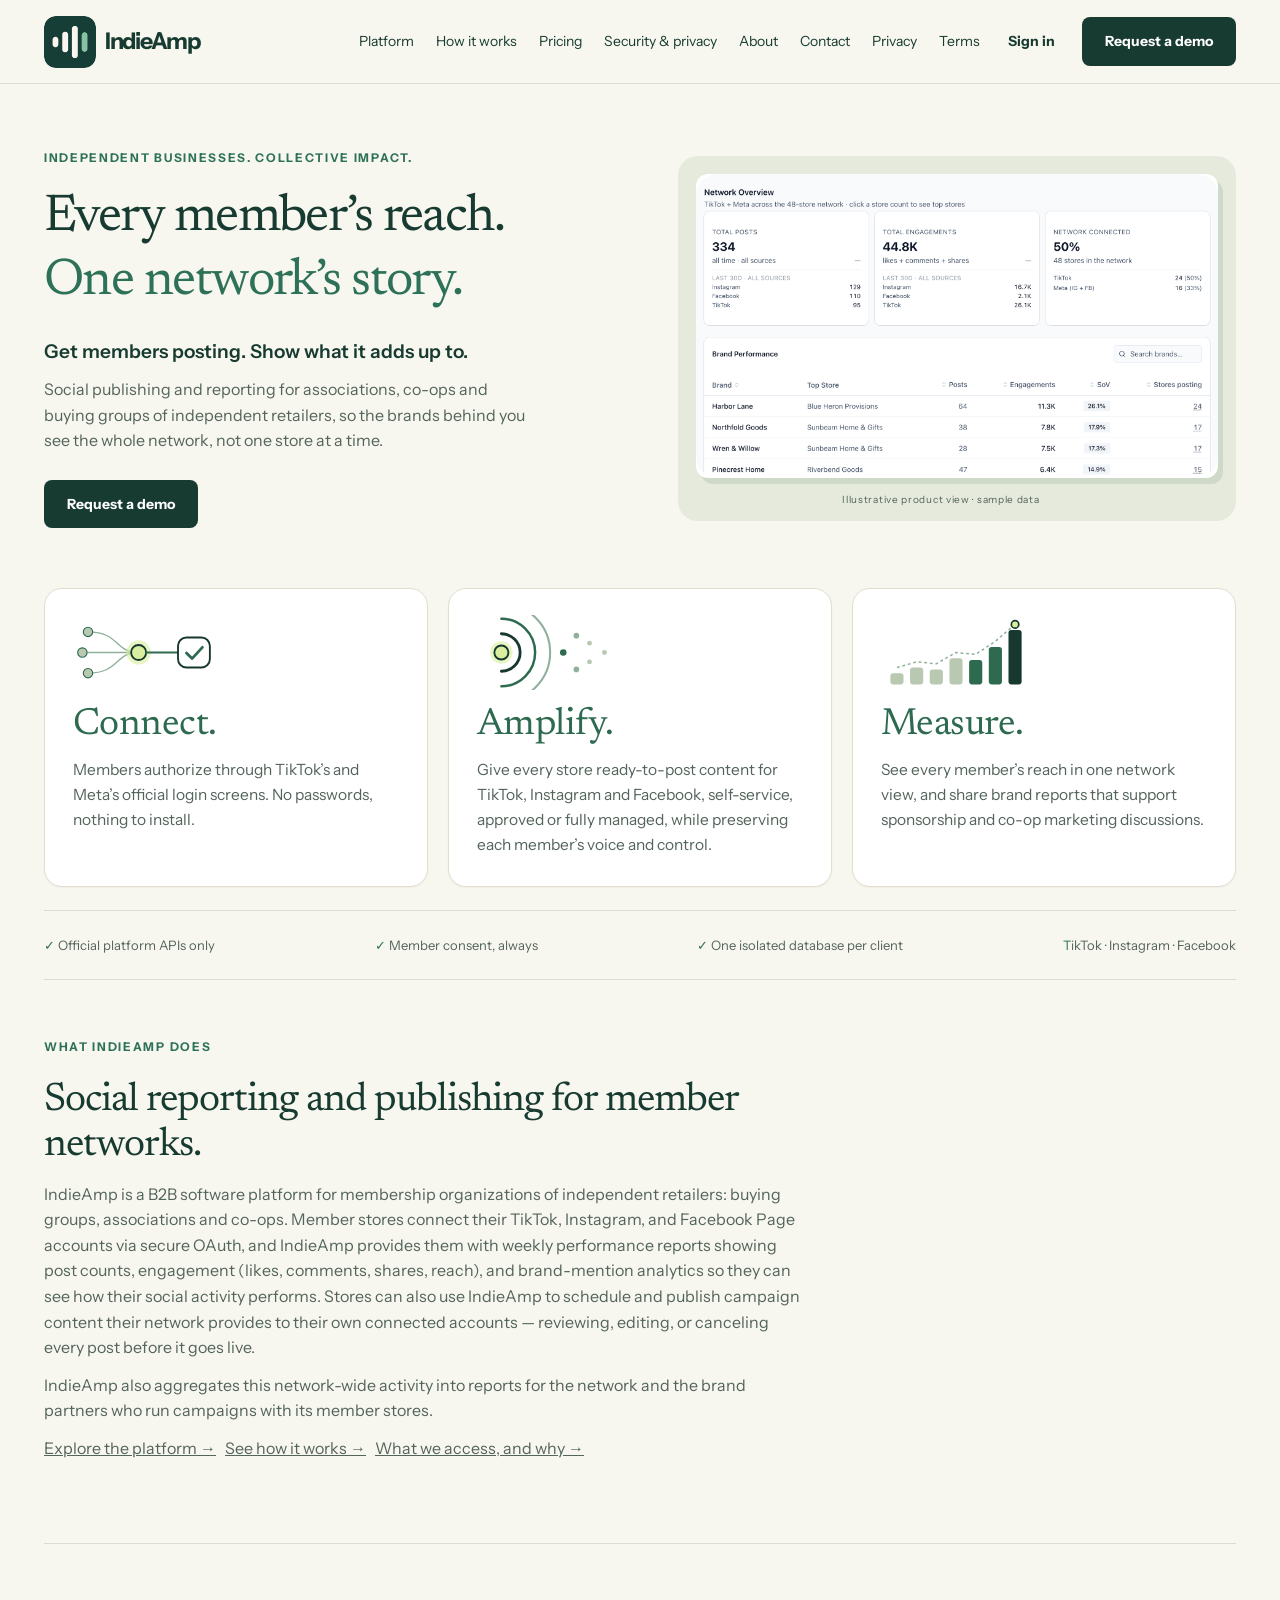
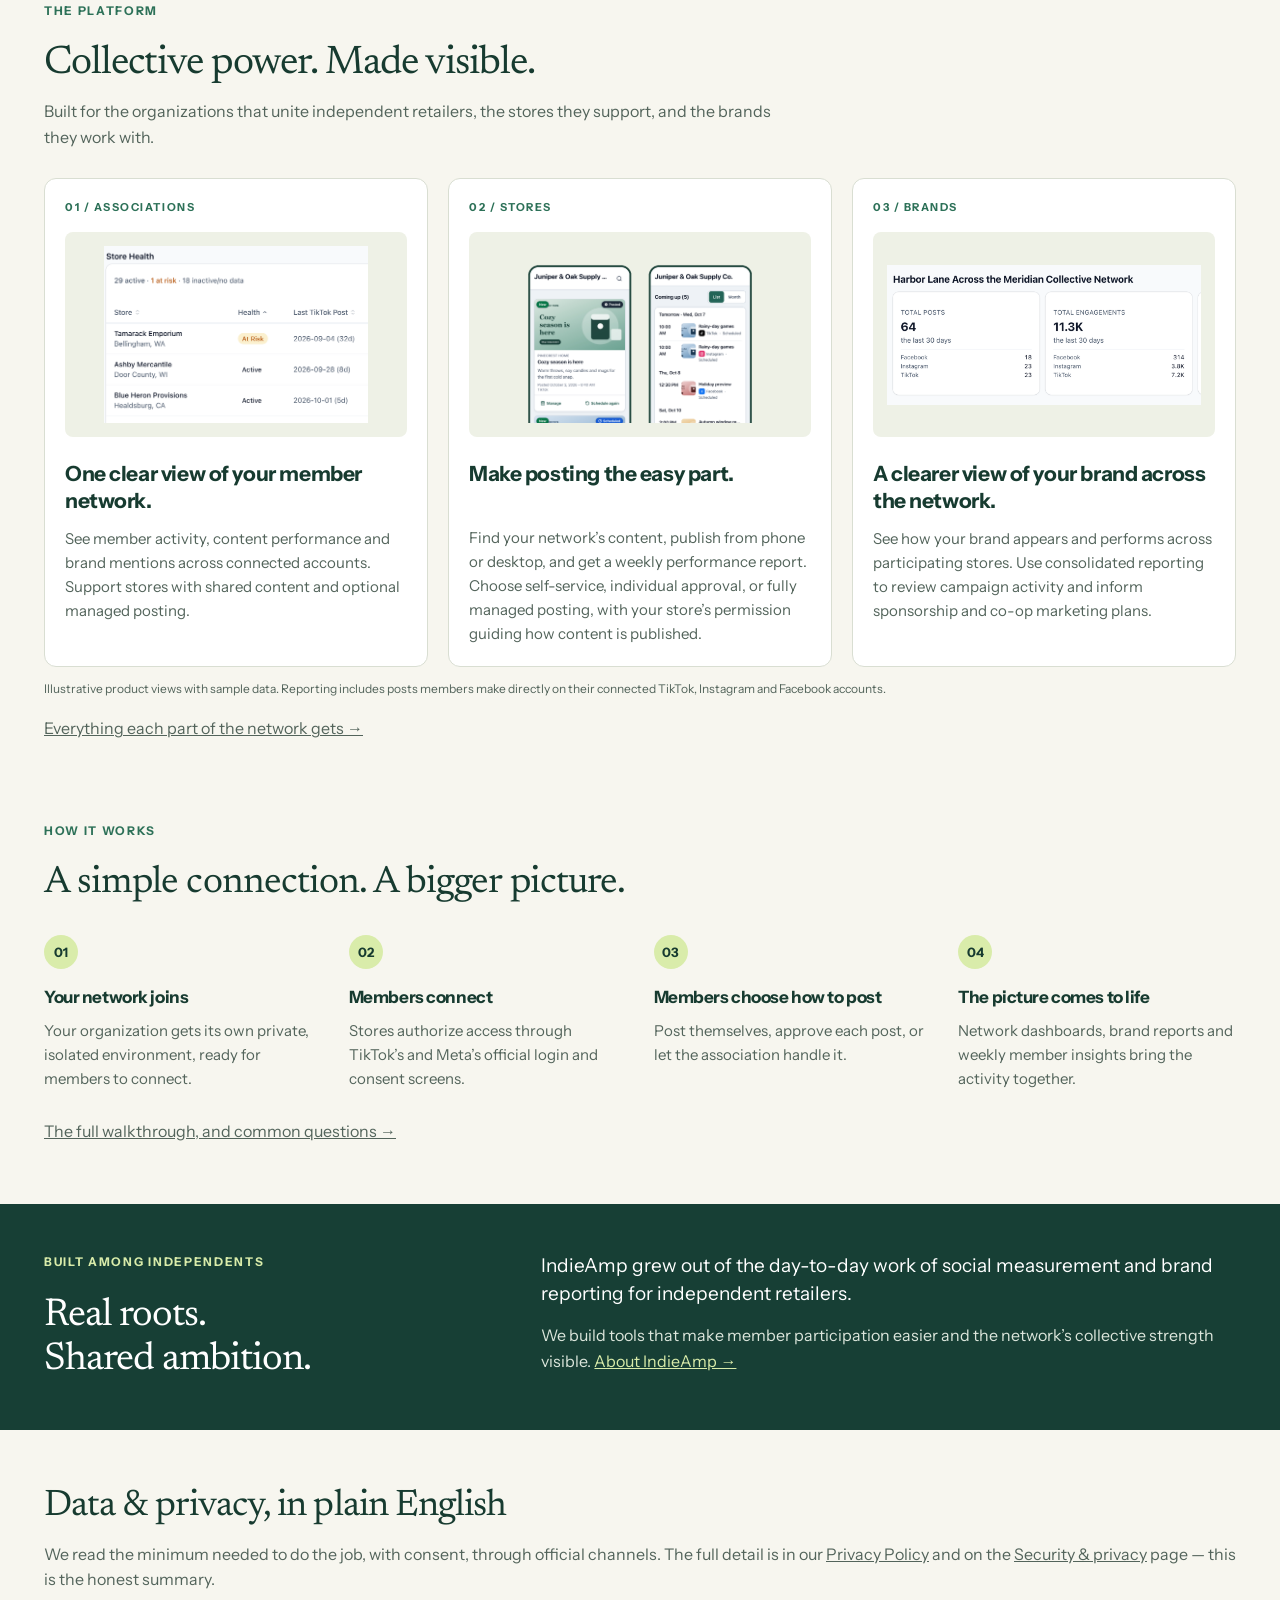
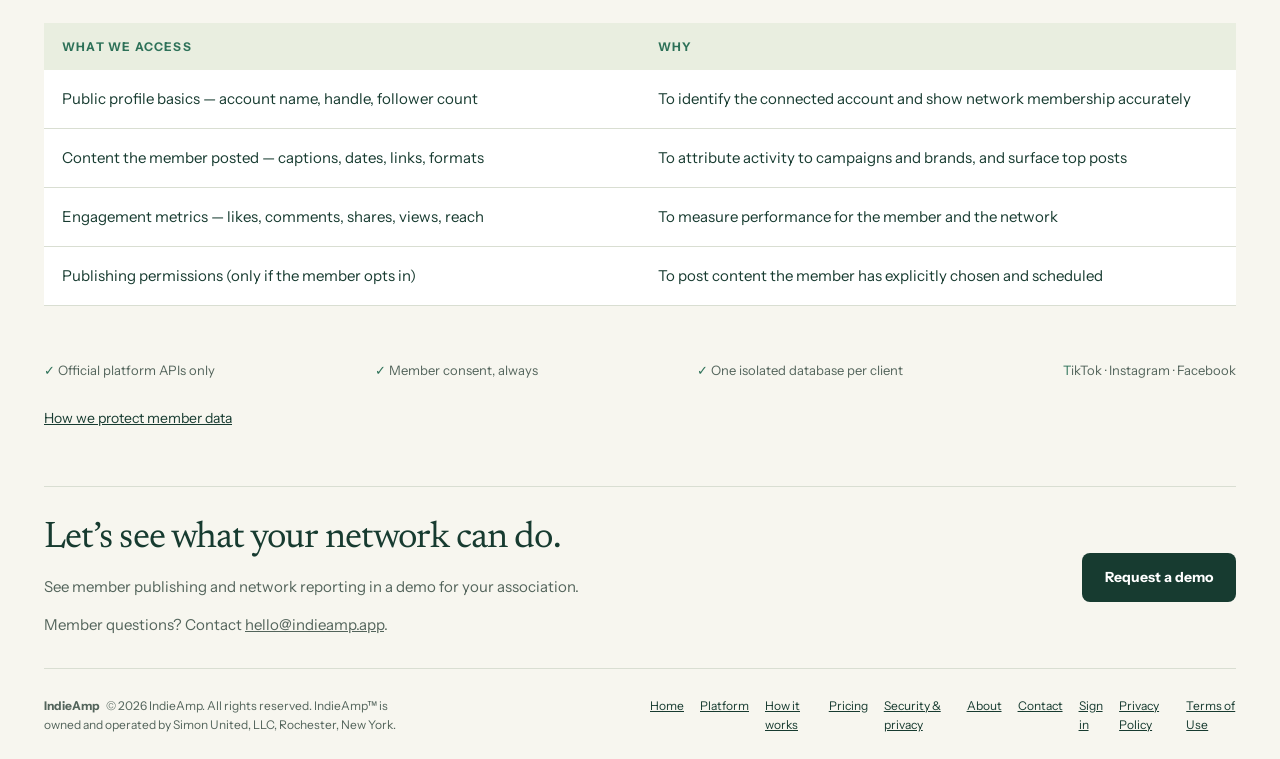
==== commit e74c5455: "Pricing and Sign in pages; Privacy and Terms in the top nav of every page (TikTok's guideline: visib" ====
--- a/index.html
+++ b/index.html
@@ -1,4 +1,4 @@
-<!doctype html><html lang="en"><head><meta charset="utf-8"><meta name="viewport" content="width=device-width,initial-scale=1"><title>IndieAmp — Every member’s reach. One network’s story.</title><meta name="description" content="Social publishing and reporting for associations, co-ops and buying groups of independent retailers. Connect members, amplify their reach on TikTok, Instagram and Facebook, and measure it in one network view."><meta property="og:type" content="website"><meta property="og:title" content="IndieAmp — Every member’s reach. One network’s story."><meta property="og:description" content="Social publishing and reporting for associations, co-ops and buying groups of independent retailers. Connect members, amplify their reach on TikTok, Instagram and Facebook, and measure it in one network view."><meta name="theme-color" content="#173b30"><link rel="icon" href="/favicon.ico?v=2" sizes="any"><link rel="icon" href="/favicon.svg?v=2" type="image/svg+xml"><link rel="icon" href="/icon-192.png?v=3" type="image/png" sizes="192x192"><link rel="apple-touch-icon" href="/apple-touch-icon.png?v=2"><link rel="canonical" href="https://indieamp.app/"><link rel="stylesheet" href="site.css?v=1">
+<!doctype html><html lang="en"><head><meta charset="utf-8"><meta name="viewport" content="width=device-width,initial-scale=1"><title>IndieAmp — Every member’s reach. One network’s story.</title><meta name="description" content="Social publishing and reporting for associations, co-ops and buying groups of independent retailers. Connect members, amplify their reach on TikTok, Instagram and Facebook, and measure it in one network view."><meta property="og:type" content="website"><meta property="og:title" content="IndieAmp — Every member’s reach. One network’s story."><meta property="og:description" content="Social publishing and reporting for associations, co-ops and buying groups of independent retailers. Connect members, amplify their reach on TikTok, Instagram and Facebook, and measure it in one network view."><meta name="theme-color" content="#173b30"><link rel="icon" href="/favicon.ico?v=2" sizes="any"><link rel="icon" href="/favicon.svg?v=2" type="image/svg+xml"><link rel="icon" href="/icon-192.png?v=3" type="image/png" sizes="192x192"><link rel="apple-touch-icon" href="/apple-touch-icon.png?v=2"><link rel="canonical" href="https://indieamp.app/"><link rel="stylesheet" href="site.css?v=4">
 <!-- Google Analytics 4 (visitor counts and approximate location; Google signals and ad personalization off) -->
 <script async src="https://www.googletagmanager.com/gtag/js?id=G-2YFGQVSRQZ"></script>
 <script>window.dataLayer=window.dataLayer||[];function gtag(){dataLayer.push(arguments);}gtag('js',new Date());gtag('config','G-2YFGQVSRQZ',{allow_google_signals:false,allow_ad_personalization_signals:false});</script>
@@ -6,7 +6,7 @@
 <body>
 <a class="skip" href="#top">Skip to content</a>
 <header><div class="wrap"><a class="logo" href="index.html"><img class="appicon" src="/icon-192.png?v=3" width="52" height="52" alt="IndieAmp app icon">IndieAmp</a>
-<nav id="nav" aria-label="Main navigation"><div class="links"><a href="platform.html">Platform</a><a href="how-it-works.html">How it works</a><a href="security.html">Security & privacy</a><a href="about.html">About</a><a href="contact.html">Contact</a></div><a class="button" href="contact.html">Request a demo</a><button class="menu-toggle" type="button" aria-expanded="false" aria-controls="nav" onclick="var n=document.getElementById('nav');var o=n.classList.toggle('open');this.setAttribute('aria-expanded',o)">Menu</button></nav></div></header>
+<nav id="nav" aria-label="Main navigation"><div class="links"><a href="platform.html">Platform</a><a href="how-it-works.html">How it works</a><a href="pricing.html">Pricing</a><a href="security.html">Security &amp; privacy</a><a href="about.html">About</a><a href="contact.html">Contact</a><a href="privacy.html">Privacy</a><a href="terms.html">Terms</a><a class="signin" href="signin.html">Sign in</a></div><a class="button" href="contact.html">Request a demo</a><button class="menu-toggle" type="button" aria-expanded="false" aria-controls="nav" onclick="var n=document.getElementById('nav');var o=n.classList.toggle('open');this.setAttribute('aria-expanded',o)">Menu</button></nav></div></header>
 <main id="top">
 <div class="wrap">
 <section class="hero">
@@ -106,7 +106,7 @@
 </main>
 <footer><div class="wrap"><div class="foot">
 <p><strong>IndieAmp</strong> &nbsp; © 2026 IndieAmp. All rights reserved. IndieAmp™ is owned and operated by Simon United, LLC, Rochester, New York.</p>
-<div class="footlinks"><a href="index.html">Home</a><a href="platform.html">Platform</a><a href="how-it-works.html">How it works</a><a href="security.html">Security &amp; privacy</a><a href="about.html">About</a><a href="contact.html">Contact</a><a href="privacy.html">Privacy Policy</a><a href="terms.html">Terms of Use</a></div>
+<div class="footlinks"><a href="index.html">Home</a><a href="platform.html">Platform</a><a href="how-it-works.html">How it works</a><a href="pricing.html">Pricing</a><a href="security.html">Security &amp; privacy</a><a href="about.html">About</a><a href="contact.html">Contact</a><a href="signin.html">Sign in</a><a href="privacy.html">Privacy Policy</a><a href="terms.html">Terms of Use</a></div>
 </div></div></footer>
 <!-- Vercel Web Analytics (cookieless; static-site install: the script tag, no package) -->
 <script defer src="/_vercel/insights/script.js"></script>
--- a/site.css
+++ b/site.css
@@ -40,3 +40,8 @@
 .steps.detail{grid-template-columns:repeat(2,1fr)}
 @media(max-width:800px){.menu-toggle{display:inline-flex}header .wrap{position:relative}.links{display:none}nav.open .links{display:flex;flex-direction:column;align-items:flex-start;gap:4px;position:absolute;top:78px;left:0;right:0;background:#fff;border-bottom:1px solid var(--line);padding:14px 24px 18px;z-index:9}nav.open .links a{display:block;padding:10px 0;font-size:16px}nav .button{display:none}nav.open .button{display:inline-flex;position:absolute;top:calc(78px + 1px);right:24px;z-index:10;margin-top:14px}
 .page-hero{padding:36px 0 18px}.page-hero h1{font-size:38px}.cards,.cards.two,.contact-grid,.steps.detail{grid-template-columns:1fr}.prose h2{font-size:28px}.prose p{font-size:16px}}
+
+.links .signin{font-weight:700;margin-left:6px}.links{gap:22px}code{font-family:ui-monospace,Menlo,monospace;font-size:14px;background:#edf0e5;padding:1px 6px;border-radius:5px;color:var(--ink)}
+
+@media(min-width:801px) and (max-width:1050px){.links{gap:14px}.links a{font-size:13px}}
+@media(min-width:801px) and (max-width:1050px){.menu-toggle{display:inline-flex}header .wrap{position:relative}.links{display:none}nav.open .links{display:flex;flex-direction:column;align-items:flex-start;gap:4px;position:absolute;top:94px;left:0;right:0;background:#fff;border-bottom:1px solid var(--line);padding:14px 30px 18px;z-index:9}nav.open .links a{display:block;padding:10px 0;font-size:16px}.links a{white-space:nowrap}}
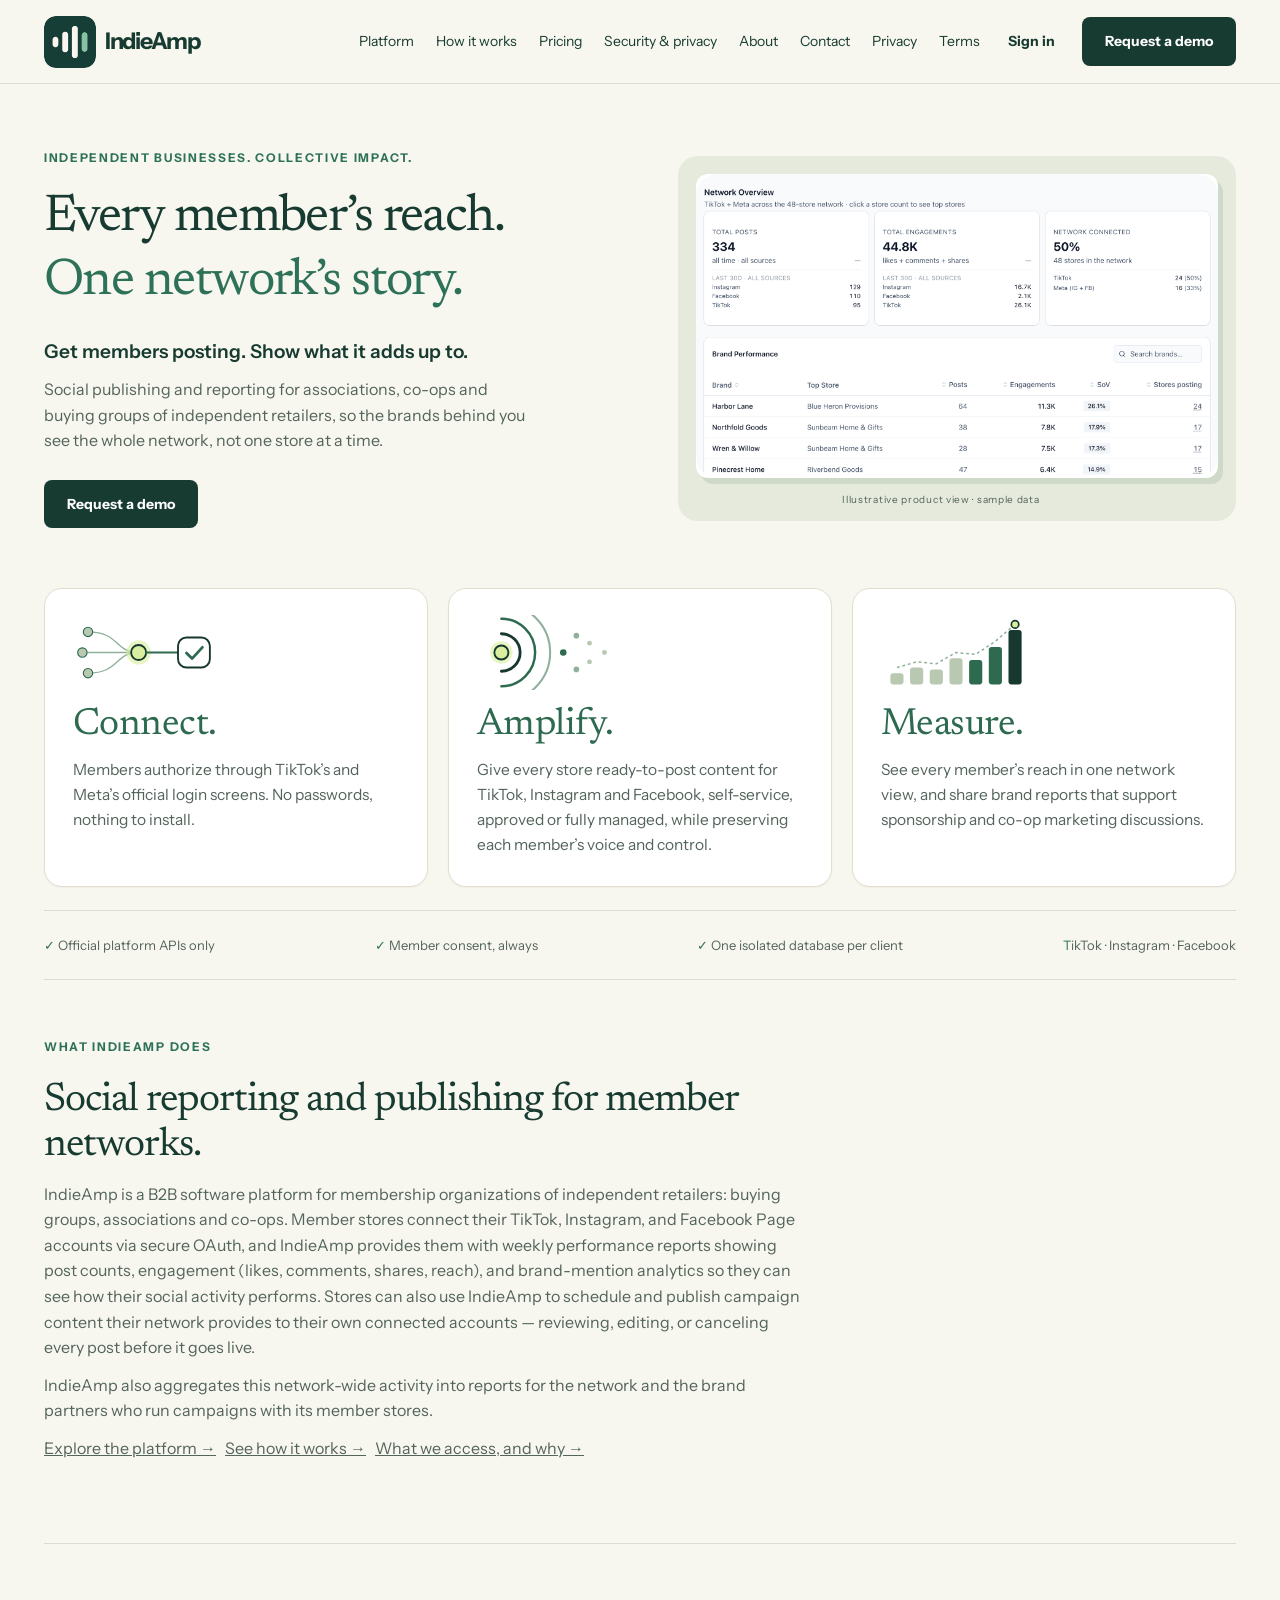
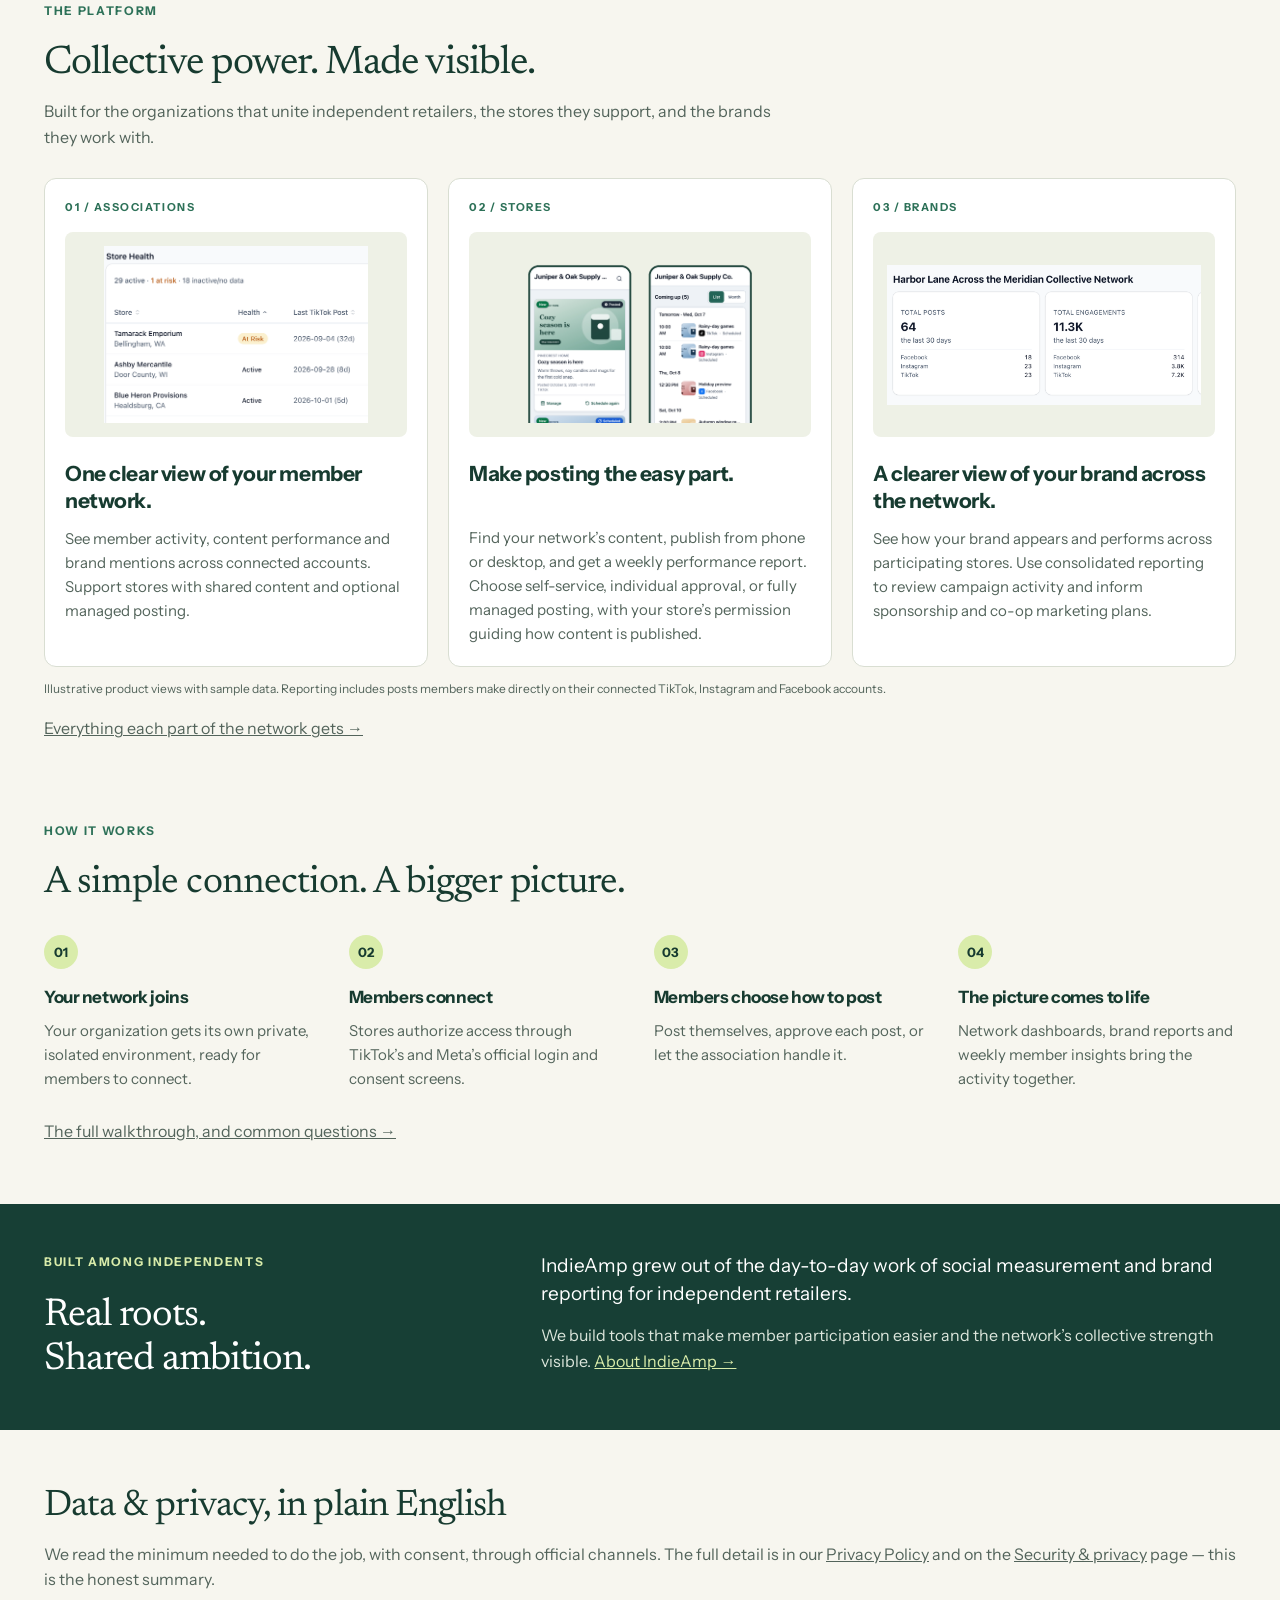
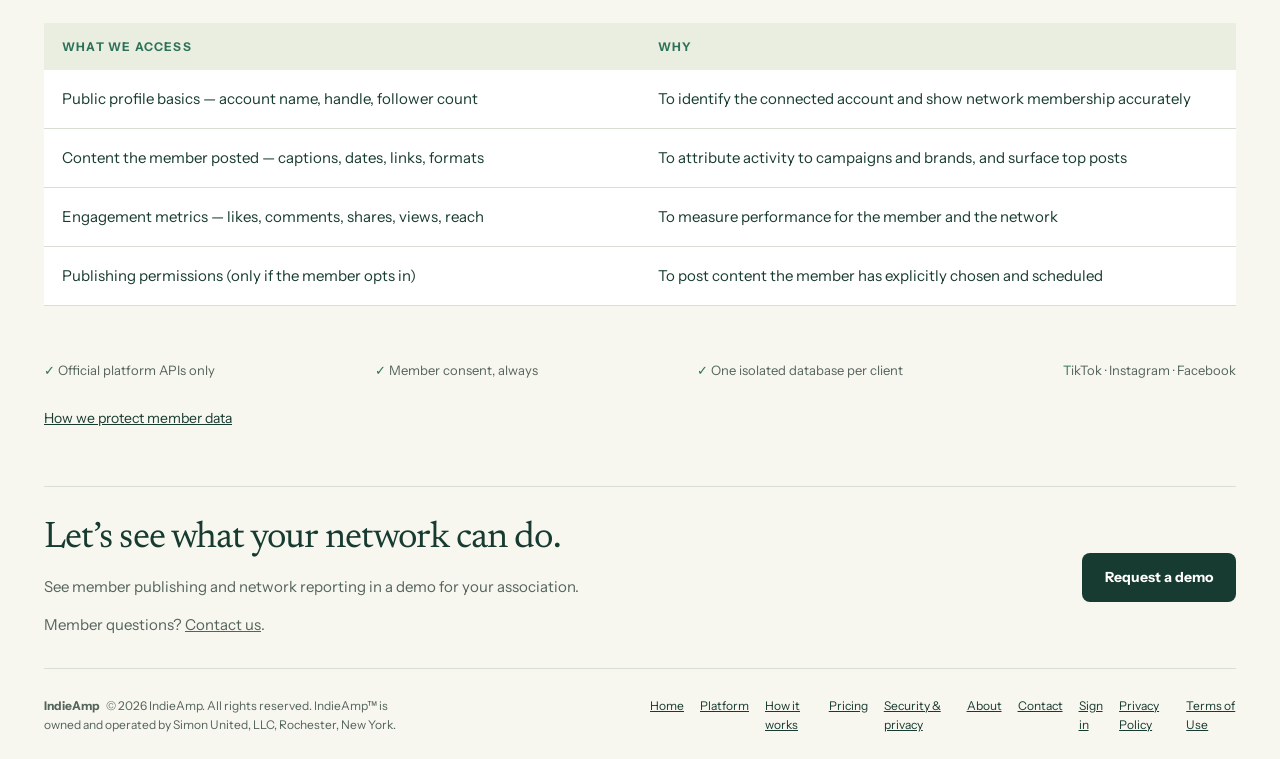
==== commit d4df8efc: "Contact becomes a form: /api/contact emails the message through Mailgun from mail.indieamp.app with " ====
--- a/index.html
+++ b/index.html
@@ -102,7 +102,7 @@
 <div class="trust"><span>✓ Official platform APIs only</span><span>✓ Member consent, always</span><span>✓ One isolated database per client</span><span>TikTok · Instagram · Facebook</span></div>
 
 <a class="privacy-link" href="security.html">How we protect member data</a></section>
-<section class="closing" id="contact"><div><h2>Let’s see what your network can do.</h2><p>See member publishing and network reporting in a demo for your association.</p><p>Member questions? Contact <a href="mailto:hello@indieamp.app">hello@indieamp.app</a>.</p></div><a class="button" href="contact.html">Request a demo</a></section></div>
+<section class="closing" id="contact"><div><h2>Let’s see what your network can do.</h2><p>See member publishing and network reporting in a demo for your association.</p><p>Member questions? <a href="contact.html">Contact us</a>.</p></div><a class="button" href="contact.html">Request a demo</a></section></div>
 </main>
 <footer><div class="wrap"><div class="foot">
 <p><strong>IndieAmp</strong> &nbsp; © 2026 IndieAmp. All rights reserved. IndieAmp™ is owned and operated by Simon United, LLC, Rochester, New York.</p>
--- a/site.css
+++ b/site.css
@@ -45,3 +45,19 @@
 
 @media(min-width:801px) and (max-width:1050px){.links{gap:14px}.links a{font-size:13px}}
 @media(min-width:801px) and (max-width:1050px){.menu-toggle{display:inline-flex}header .wrap{position:relative}.links{display:none}nav.open .links{display:flex;flex-direction:column;align-items:flex-start;gap:4px;position:absolute;top:94px;left:0;right:0;background:#fff;border-bottom:1px solid var(--line);padding:14px 30px 18px;z-index:9}nav.open .links a{display:block;padding:10px 0;font-size:16px}.links a{white-space:nowrap}}
+
+/* Contact form (2026-11-09) */
+.cform{display:grid;gap:14px}
+.cform label{display:grid;gap:6px;font-size:14px;font-weight:700;color:var(--ink)}
+.cform input,.cform select,.cform textarea{font:inherit;font-size:16px;font-weight:400;color:var(--ink);background:#fff;border:1px solid var(--line);border-radius:8px;padding:11px 12px;width:100%}
+.cform input:focus,.cform select:focus,.cform textarea:focus{outline:2px solid var(--green);outline-offset:1px;border-color:var(--green)}
+.cform textarea{min-height:140px;resize:vertical}
+.cform .row{display:grid;grid-template-columns:1fr 1fr;gap:14px}
+.cform .hp{position:absolute;left:-10000px;top:auto;width:1px;height:1px;overflow:hidden}
+.cform .button{border:0;cursor:pointer}
+.cform .button[disabled]{opacity:.6;cursor:default}
+.cform .note{font-size:13px;color:var(--muted);margin:0}
+.cform .status{font-size:15px;margin:0;min-height:1.4em}
+.cform .status.ok{color:var(--green);font-weight:700}
+.cform .status.err{color:#9b2c2c}
+@media(max-width:800px){.cform .row{grid-template-columns:1fr}}
